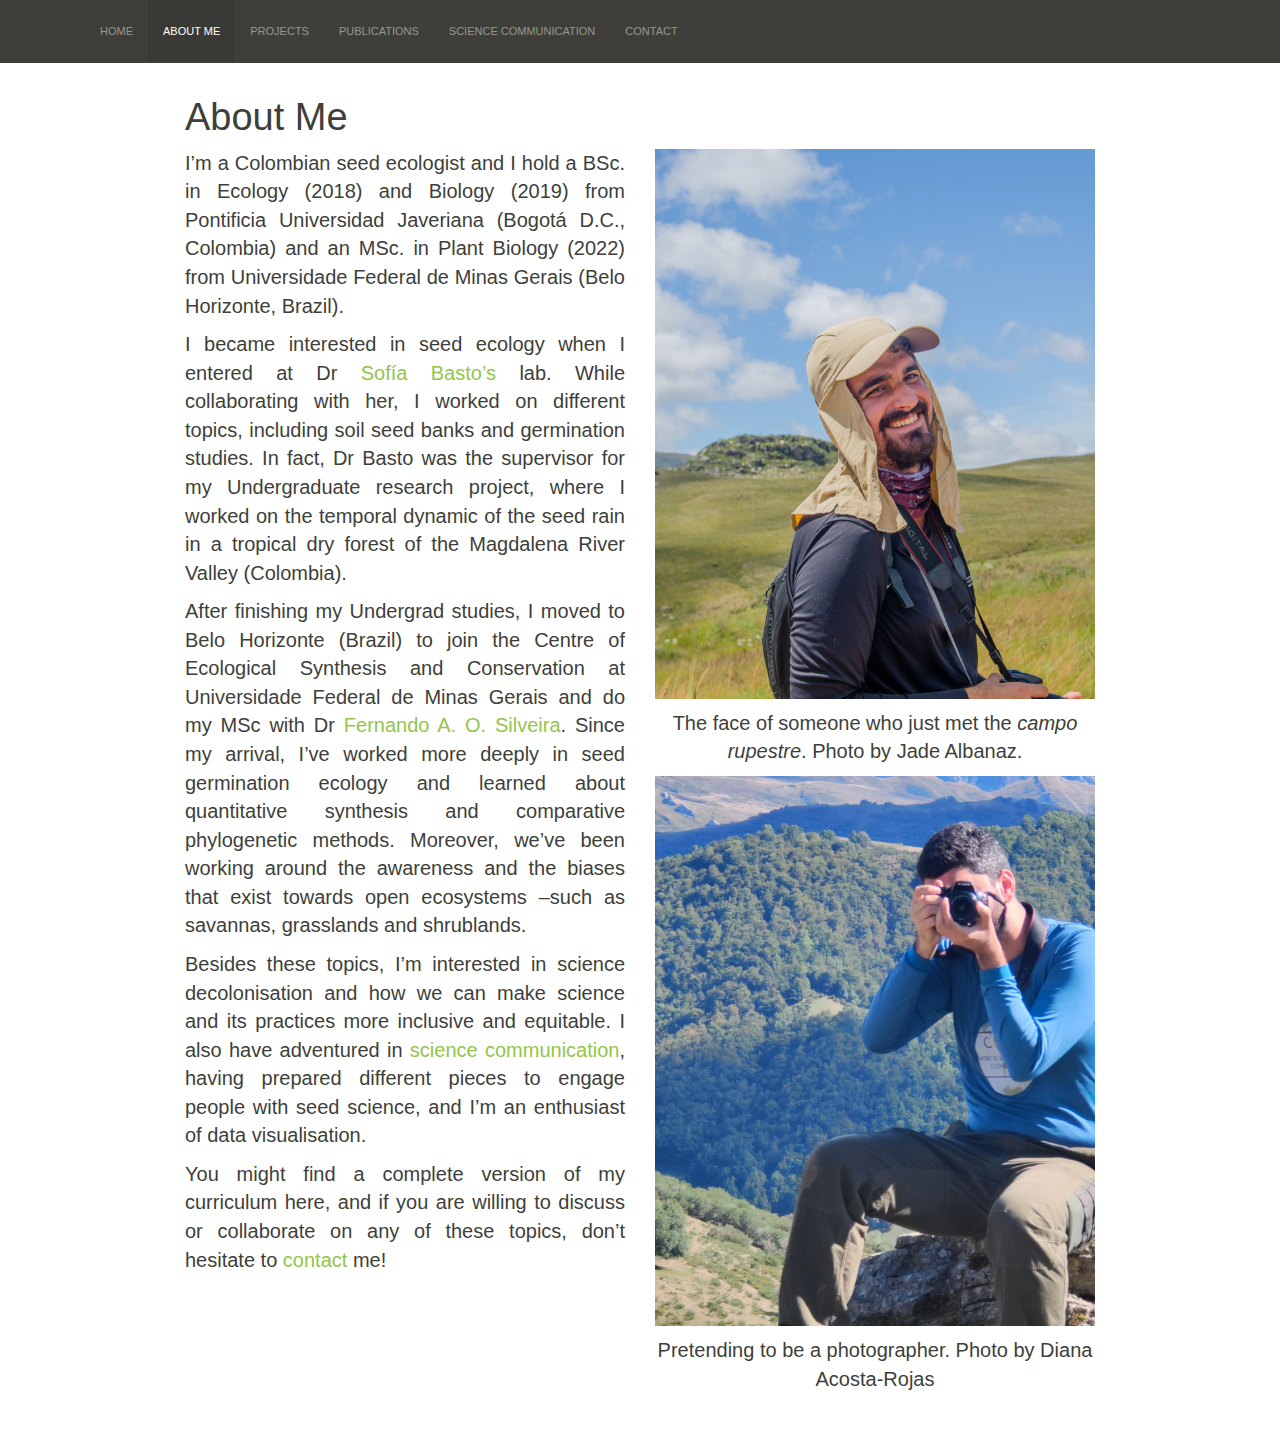
==== about.html @ 0668fc0e "Editing continues..." ====
<!DOCTYPE html>

<html>

<head>

<meta charset="utf-8" />
<meta name="generator" content="pandoc" />
<meta http-equiv="X-UA-Compatible" content="IE=EDGE" />




<title>About Me</title>

<script src="site_libs/header-attrs-2.17/header-attrs.js"></script>
<script src="site_libs/jquery-3.6.0/jquery-3.6.0.min.js"></script>
<meta name="viewport" content="width=device-width, initial-scale=1" />
<link href="site_libs/bootstrap-3.3.5/css/sandstone.min.css" rel="stylesheet" />
<script src="site_libs/bootstrap-3.3.5/js/bootstrap.min.js"></script>
<script src="site_libs/bootstrap-3.3.5/shim/html5shiv.min.js"></script>
<script src="site_libs/bootstrap-3.3.5/shim/respond.min.js"></script>
<style>h1 {font-size: 34px;}
       h1.title {font-size: 38px;}
       h2 {font-size: 30px;}
       h3 {font-size: 24px;}
       h4 {font-size: 18px;}
       h5 {font-size: 16px;}
       h6 {font-size: 12px;}
       code {color: inherit; background-color: rgba(0, 0, 0, 0.04);}
       pre:not([class]) { background-color: white }</style>
<script src="site_libs/navigation-1.1/tabsets.js"></script>
<link href="site_libs/highlightjs-9.12.0/default.css" rel="stylesheet" />
<script src="site_libs/highlightjs-9.12.0/highlight.js"></script>

<style type="text/css">
  code{white-space: pre-wrap;}
  span.smallcaps{font-variant: small-caps;}
  span.underline{text-decoration: underline;}
  div.column{display: inline-block; vertical-align: top; width: 50%;}
  div.hanging-indent{margin-left: 1.5em; text-indent: -1.5em;}
  ul.task-list{list-style: none;}
    </style>

<style type="text/css">code{white-space: pre;}</style>
<script type="text/javascript">
if (window.hljs) {
  hljs.configure({languages: []});
  hljs.initHighlightingOnLoad();
  if (document.readyState && document.readyState === "complete") {
    window.setTimeout(function() { hljs.initHighlighting(); }, 0);
  }
}
</script>






<link rel="stylesheet" href="style.css" type="text/css" />



<style type = "text/css">
.main-container {
  max-width: 940px;
  margin-left: auto;
  margin-right: auto;
}
img {
  max-width:100%;
}
.tabbed-pane {
  padding-top: 12px;
}
.html-widget {
  margin-bottom: 20px;
}
button.code-folding-btn:focus {
  outline: none;
}
summary {
  display: list-item;
}
details > summary > p:only-child {
  display: inline;
}
pre code {
  padding: 0;
}
</style>


<style type="text/css">
.dropdown-submenu {
  position: relative;
}
.dropdown-submenu>.dropdown-menu {
  top: 0;
  left: 100%;
  margin-top: -6px;
  margin-left: -1px;
  border-radius: 0 6px 6px 6px;
}
.dropdown-submenu:hover>.dropdown-menu {
  display: block;
}
.dropdown-submenu>a:after {
  display: block;
  content: " ";
  float: right;
  width: 0;
  height: 0;
  border-color: transparent;
  border-style: solid;
  border-width: 5px 0 5px 5px;
  border-left-color: #cccccc;
  margin-top: 5px;
  margin-right: -10px;
}
.dropdown-submenu:hover>a:after {
  border-left-color: #adb5bd;
}
.dropdown-submenu.pull-left {
  float: none;
}
.dropdown-submenu.pull-left>.dropdown-menu {
  left: -100%;
  margin-left: 10px;
  border-radius: 6px 0 6px 6px;
}
</style>

<script type="text/javascript">
// manage active state of menu based on current page
$(document).ready(function () {
  // active menu anchor
  href = window.location.pathname
  href = href.substr(href.lastIndexOf('/') + 1)
  if (href === "")
    href = "index.html";
  var menuAnchor = $('a[href="' + href + '"]');

  // mark the anchor link active (and if it's in a dropdown, also mark that active)
  var dropdown = menuAnchor.closest('li.dropdown');
  if (window.bootstrap) { // Bootstrap 4+
    menuAnchor.addClass('active');
    dropdown.find('> .dropdown-toggle').addClass('active');
  } else { // Bootstrap 3
    menuAnchor.parent().addClass('active');
    dropdown.addClass('active');
  }

  // Navbar adjustments
  var navHeight = $(".navbar").first().height() + 15;
  var style = document.createElement('style');
  var pt = "padding-top: " + navHeight + "px; ";
  var mt = "margin-top: -" + navHeight + "px; ";
  var css = "";
  // offset scroll position for anchor links (for fixed navbar)
  for (var i = 1; i <= 6; i++) {
    css += ".section h" + i + "{ " + pt + mt + "}\n";
  }
  style.innerHTML = "body {" + pt + "padding-bottom: 40px; }\n" + css;
  document.head.appendChild(style);
});
</script>

<!-- tabsets -->

<style type="text/css">
.tabset-dropdown > .nav-tabs {
  display: inline-table;
  max-height: 500px;
  min-height: 44px;
  overflow-y: auto;
  border: 1px solid #ddd;
  border-radius: 4px;
}

.tabset-dropdown > .nav-tabs > li.active:before, .tabset-dropdown > .nav-tabs.nav-tabs-open:before {
  content: "\e259";
  font-family: 'Glyphicons Halflings';
  display: inline-block;
  padding: 10px;
  border-right: 1px solid #ddd;
}

.tabset-dropdown > .nav-tabs.nav-tabs-open > li.active:before {
  content: "\e258";
  font-family: 'Glyphicons Halflings';
  border: none;
}

.tabset-dropdown > .nav-tabs > li.active {
  display: block;
}

.tabset-dropdown > .nav-tabs > li > a,
.tabset-dropdown > .nav-tabs > li > a:focus,
.tabset-dropdown > .nav-tabs > li > a:hover {
  border: none;
  display: inline-block;
  border-radius: 4px;
  background-color: transparent;
}

.tabset-dropdown > .nav-tabs.nav-tabs-open > li {
  display: block;
  float: none;
}

.tabset-dropdown > .nav-tabs > li {
  display: none;
}
</style>

<!-- code folding -->




</head>

<body>


<div class="container-fluid main-container">




<div class="navbar navbar-default  navbar-fixed-top" role="navigation">
  <div class="container">
    <div class="navbar-header">
      <button type="button" class="navbar-toggle collapsed" data-toggle="collapse" data-bs-toggle="collapse" data-target="#navbar" data-bs-target="#navbar">
        <span class="icon-bar"></span>
        <span class="icon-bar"></span>
        <span class="icon-bar"></span>
      </button>
      <a class="navbar-brand" href="index.html"></a>
    </div>
    <div id="navbar" class="navbar-collapse collapse">
      <ul class="nav navbar-nav">
        <li>
  <a href="index.html">Home</a>
</li>
<li>
  <a href="about.html">About Me</a>
</li>
<li>
  <a href="projects.html">Projects</a>
</li>
<li>
  <a href="publications.html">Publications</a>
</li>
<li>
  <a href="scicomm.html">Science Communication</a>
</li>
<li>
  <a href="contact.html">Contact</a>
</li>
      </ul>
      <ul class="nav navbar-nav navbar-right">
        
      </ul>
    </div><!--/.nav-collapse -->
  </div><!--/.container -->
</div><!--/.navbar -->

<div id="header">



<h1 class="title toc-ignore">About Me</h1>

</div>


<div class = "row">

<div class="col-md-6" style="text-align: justify">
<p>I’m a Colombian seed ecologist and I hold a BSc. in Ecology (2018)
and Biology (2019) from Pontificia Universidad Javeriana (Bogotá D.C.,
Colombia) and an MSc. in Plant Biology (2022) from Universidade Federal
de Minas Gerais (Belo Horizonte, Brazil).</p>
<p>I became interested in seed ecology when I entered at Dr <a
href="https://www.researchgate.net/profile/Sofia-Basto">Sofía
Basto’s</a> lab. While collaborating with her, I worked on different
topics, including soil seed banks and germination studies. In fact, Dr
Basto was the supervisor for my Undergraduate research project, where I
worked on the temporal dynamic of the seed rain in a tropical dry forest
of the Magdalena River Valley (Colombia).</p>
<p>After finishing my Undergrad studies, I moved to Belo Horizonte
(Brazil) to join the Centre of Ecological Synthesis and Conservation at
Universidade Federal de Minas Gerais and do my MSc with Dr <a
href="https://www.researchgate.net/profile/Fernando-Silveira-6">Fernando
A. O. Silveira</a>. Since my arrival, I’ve worked more deeply in seed
germination ecology and learned about quantitative synthesis and
comparative phylogenetic methods. Moreover, we’ve been working around
the awareness and the biases that exist towards open ecosystems –such as
savannas, grasslands and shrublands.</p>
<p>Besides these topics, I’m interested in science decolonisation and
how we can make science and its practices more inclusive and equitable.
I also have adventured in <a
href="https://caordonezparra.github.io/scicomm.html">science
communication</a>, having prepared different pieces to engage people
with seed science, and I’m an enthusiast of data visualisation.</p>
<p>You might find a complete version of my curriculum here, and if you
are willing to discuss or collaborate on any of these topics, don’t
hesitate to <a
href="https://caordonezparra.github.io/contact.html">contact</a> me!</p>
</div>
<div class="col-md-6" style="text-align: center">
<p><img src="Images/Photo1.jpg" /> <br/></p>
<p>The face of someone who just met the <em>campo rupestre</em>. Photo
by Jade Albanaz.</p>
<p><img src="Images/Photo2.jpg" /></p>
<p>Pretending to be a photographer. Photo by Diana Acosta-Rojas</p>
</div>




</div>

<script>

// add bootstrap table styles to pandoc tables
function bootstrapStylePandocTables() {
  $('tr.odd').parent('tbody').parent('table').addClass('table table-condensed');
}
$(document).ready(function () {
  bootstrapStylePandocTables();
});


</script>

<!-- tabsets -->

<script>
$(document).ready(function () {
  window.buildTabsets("TOC");
});

$(document).ready(function () {
  $('.tabset-dropdown > .nav-tabs > li').click(function () {
    $(this).parent().toggleClass('nav-tabs-open');
  });
});
</script>

<!-- code folding -->


<!-- dynamically load mathjax for compatibility with self-contained -->
<script>
  (function () {
    var script = document.createElement("script");
    script.type = "text/javascript";
    script.src  = "https://mathjax.rstudio.com/latest/MathJax.js?config=TeX-AMS-MML_HTMLorMML";
    document.getElementsByTagName("head")[0].appendChild(script);
  })();
</script>

</body>
</html>
---- site_libs/bootstrap-3.3.5/css/sandstone.min.css ----
@font-face {
  font-family: 'Roboto';
  font-style: normal;
  font-weight: 400;
  src: url(fonts/Roboto.ttf) format('truetype');
}
@font-face {
  font-family: 'Roboto';
  font-style: normal;
  font-weight: 500;
  src: url(fonts/RobotoMedium.ttf) format('truetype');
}

/*!
 * bootswatch v3.3.6
 * Homepage: http://bootswatch.com
 * Copyright 2012-2015 Thomas Park
 * Licensed under MIT
 * Based on Bootstrap
*//*!
 * Bootstrap v3.3.6 (http://getbootstrap.com)
 * Copyright 2011-2015 Twitter, Inc.
 * Licensed under MIT (https://github.com/twbs/bootstrap/blob/master/LICENSE)
 *//*! normalize.css v3.0.3 | MIT License | github.com/necolas/normalize.css */html{font-family:sans-serif;-ms-text-size-adjust:100%;-webkit-text-size-adjust:100%}body{margin:0}article,aside,details,figcaption,figure,footer,header,hgroup,main,menu,nav,section,summary{display:block}audio,canvas,progress,video{display:inline-block;vertical-align:baseline}audio:not([controls]){display:none;height:0}[hidden],template{display:none}a{background-color:transparent}a:active,a:hover{outline:0}abbr[title]{border-bottom:1px dotted}b,strong{font-weight:bold}dfn{font-style:italic}h1{font-size:2em;margin:0.67em 0}mark{background:#ff0;color:#000}small{font-size:80%}sub,sup{font-size:75%;line-height:0;position:relative;vertical-align:baseline}sup{top:-0.5em}sub{bottom:-0.25em}img{border:0}svg:not(:root){overflow:hidden}figure{margin:1em 40px}hr{-webkit-box-sizing:content-box;-moz-box-sizing:content-box;box-sizing:content-box;height:0}pre{overflow:auto}code,kbd,pre,samp{font-family:monospace, monospace;font-size:1em}button,input,optgroup,select,textarea{color:inherit;font:inherit;margin:0}button{overflow:visible}button,select{text-transform:none}button,html input[type="button"],input[type="reset"],input[type="submit"]{-webkit-appearance:button;cursor:pointer}button[disabled],html input[disabled]{cursor:default}button::-moz-focus-inner,input::-moz-focus-inner{border:0;padding:0}input{line-height:normal}input[type="checkbox"],input[type="radio"]{-webkit-box-sizing:border-box;-moz-box-sizing:border-box;box-sizing:border-box;padding:0}input[type="number"]::-webkit-inner-spin-button,input[type="number"]::-webkit-outer-spin-button{height:auto}input[type="search"]{-webkit-appearance:textfield;-webkit-box-sizing:content-box;-moz-box-sizing:content-box;box-sizing:content-box}input[type="search"]::-webkit-search-cancel-button,input[type="search"]::-webkit-search-decoration{-webkit-appearance:none}fieldset{border:1px solid #c0c0c0;margin:0 2px;padding:0.35em 0.625em 0.75em}legend{border:0;padding:0}textarea{overflow:auto}optgroup{font-weight:bold}table{border-collapse:collapse;border-spacing:0}td,th{padding:0}/*! Source: https://github.com/h5bp/html5-boilerplate/blob/master/src/css/main.css */@media print{*,*:before,*:after{background:transparent !important;color:#000 !important;-webkit-box-shadow:none !important;box-shadow:none !important;text-shadow:none !important}a,a:visited{text-decoration:underline}a[href]:after{content:" (" attr(href) ")"}abbr[title]:after{content:" (" attr(title) ")"}a[href^="#"]:after,a[href^="javascript:"]:after{content:""}pre,blockquote{border:1px solid #999;page-break-inside:avoid}thead{display:table-header-group}tr,img{page-break-inside:avoid}img{max-width:100% !important}p,h2,h3{orphans:3;widows:3}h2,h3{page-break-after:avoid}.navbar{display:none}.btn>.caret,.dropup>.btn>.caret{border-top-color:#000 !important}.label{border:1px solid #000}.table{border-collapse:collapse !important}.table td,.table th{background-color:#fff !important}.table-bordered th,.table-bordered td{border:1px solid #ddd !important}}@font-face{font-family:'Glyphicons Halflings';src:url('../fonts/glyphicons-halflings-regular.eot');src:url('../fonts/glyphicons-halflings-regular.eot?#iefix') format('embedded-opentype'),url('../fonts/glyphicons-halflings-regular.woff') format('woff'),url('../fonts/glyphicons-halflings-regular.ttf') format('truetype'),url('../fonts/glyphicons-halflings-regular.svg#glyphicons_halflingsregular') format('svg')}.glyphicon{position:relative;top:1px;display:inline-block;font-family:'Glyphicons Halflings';font-style:normal;font-weight:normal;line-height:1;-webkit-font-smoothing:antialiased;-moz-osx-font-smoothing:grayscale}.glyphicon-asterisk:before{content:"\002a"}.glyphicon-plus:before{content:"\002b"}.glyphicon-euro:before,.glyphicon-eur:before{content:"\20ac"}.glyphicon-minus:before{content:"\2212"}.glyphicon-cloud:before{content:"\2601"}.glyphicon-envelope:before{content:"\2709"}.glyphicon-pencil:before{content:"\270f"}.glyphicon-glass:before{content:"\e001"}.glyphicon-music:before{content:"\e002"}.glyphicon-search:before{content:"\e003"}.glyphicon-heart:before{content:"\e005"}.glyphicon-star:before{content:"\e006"}.glyphicon-star-empty:before{content:"\e007"}.glyphicon-user:before{content:"\e008"}.glyphicon-film:before{content:"\e009"}.glyphicon-th-large:before{content:"\e010"}.glyphicon-th:before{content:"\e011"}.glyphicon-th-list:before{content:"\e012"}.glyphicon-ok:before{content:"\e013"}.glyphicon-remove:before{content:"\e014"}.glyphicon-zoom-in:before{content:"\e015"}.glyphicon-zoom-out:before{content:"\e016"}.glyphicon-off:before{content:"\e017"}.glyphicon-signal:before{content:"\e018"}.glyphicon-cog:before{content:"\e019"}.glyphicon-trash:before{content:"\e020"}.glyphicon-home:before{content:"\e021"}.glyphicon-file:before{content:"\e022"}.glyphicon-time:before{content:"\e023"}.glyphicon-road:before{content:"\e024"}.glyphicon-download-alt:before{content:"\e025"}.glyphicon-download:before{content:"\e026"}.glyphicon-upload:before{content:"\e027"}.glyphicon-inbox:before{content:"\e028"}.glyphicon-play-circle:before{content:"\e029"}.glyphicon-repeat:before{content:"\e030"}.glyphicon-refresh:before{content:"\e031"}.glyphicon-list-alt:before{content:"\e032"}.glyphicon-lock:before{content:"\e033"}.glyphicon-flag:before{content:"\e034"}.glyphicon-headphones:before{content:"\e035"}.glyphicon-volume-off:before{content:"\e036"}.glyphicon-volume-down:before{content:"\e037"}.glyphicon-volume-up:before{content:"\e038"}.glyphicon-qrcode:before{content:"\e039"}.glyphicon-barcode:before{content:"\e040"}.glyphicon-tag:before{content:"\e041"}.glyphicon-tags:before{content:"\e042"}.glyphicon-book:before{content:"\e043"}.glyphicon-bookmark:before{content:"\e044"}.glyphicon-print:before{content:"\e045"}.glyphicon-camera:before{content:"\e046"}.glyphicon-font:before{content:"\e047"}.glyphicon-bold:before{content:"\e048"}.glyphicon-italic:before{content:"\e049"}.glyphicon-text-height:before{content:"\e050"}.glyphicon-text-width:before{content:"\e051"}.glyphicon-align-left:before{content:"\e052"}.glyphicon-align-center:before{content:"\e053"}.glyphicon-align-right:before{content:"\e054"}.glyphicon-align-justify:before{content:"\e055"}.glyphicon-list:before{content:"\e056"}.glyphicon-indent-left:before{content:"\e057"}.glyphicon-indent-right:before{content:"\e058"}.glyphicon-facetime-video:before{content:"\e059"}.glyphicon-picture:before{content:"\e060"}.glyphicon-map-marker:before{content:"\e062"}.glyphicon-adjust:before{content:"\e063"}.glyphicon-tint:before{content:"\e064"}.glyphicon-edit:before{content:"\e065"}.glyphicon-share:before{content:"\e066"}.glyphicon-check:before{content:"\e067"}.glyphicon-move:before{content:"\e068"}.glyphicon-step-backward:before{content:"\e069"}.glyphicon-fast-backward:before{content:"\e070"}.glyphicon-backward:before{content:"\e071"}.glyphicon-play:before{content:"\e072"}.glyphicon-pause:before{content:"\e073"}.glyphicon-stop:before{content:"\e074"}.glyphicon-forward:before{content:"\e075"}.glyphicon-fast-forward:before{content:"\e076"}.glyphicon-step-forward:before{content:"\e077"}.glyphicon-eject:before{content:"\e078"}.glyphicon-chevron-left:before{content:"\e079"}.glyphicon-chevron-right:before{content:"\e080"}.glyphicon-plus-sign:before{content:"\e081"}.glyphicon-minus-sign:before{content:"\e082"}.glyphicon-remove-sign:before{content:"\e083"}.glyphicon-ok-sign:before{content:"\e084"}.glyphicon-question-sign:before{content:"\e085"}.glyphicon-info-sign:before{content:"\e086"}.glyphicon-screenshot:before{content:"\e087"}.glyphicon-remove-circle:before{content:"\e088"}.glyphicon-ok-circle:before{content:"\e089"}.glyphicon-ban-circle:before{content:"\e090"}.glyphicon-arrow-left:before{content:"\e091"}.glyphicon-arrow-right:before{content:"\e092"}.glyphicon-arrow-up:before{content:"\e093"}.glyphicon-arrow-down:before{content:"\e094"}.glyphicon-share-alt:before{content:"\e095"}.glyphicon-resize-full:before{content:"\e096"}.glyphicon-resize-small:before{content:"\e097"}.glyphicon-exclamation-sign:before{content:"\e101"}.glyphicon-gift:before{content:"\e102"}.glyphicon-leaf:before{content:"\e103"}.glyphicon-fire:before{content:"\e104"}.glyphicon-eye-open:before{content:"\e105"}.glyphicon-eye-close:before{content:"\e106"}.glyphicon-warning-sign:before{content:"\e107"}.glyphicon-plane:before{content:"\e108"}.glyphicon-calendar:before{content:"\e109"}.glyphicon-random:before{content:"\e110"}.glyphicon-comment:before{content:"\e111"}.glyphicon-magnet:before{content:"\e112"}.glyphicon-chevron-up:before{content:"\e113"}.glyphicon-chevron-down:before{content:"\e114"}.glyphicon-retweet:before{content:"\e115"}.glyphicon-shopping-cart:before{content:"\e116"}.glyphicon-folder-close:before{content:"\e117"}.glyphicon-folder-open:before{content:"\e118"}.glyphicon-resize-vertical:before{content:"\e119"}.glyphicon-resize-horizontal:before{content:"\e120"}.glyphicon-hdd:before{content:"\e121"}.glyphicon-bullhorn:before{content:"\e122"}.glyphicon-bell:before{content:"\e123"}.glyphicon-certificate:before{content:"\e124"}.glyphicon-thumbs-up:before{content:"\e125"}.glyphicon-thumbs-down:before{content:"\e126"}.glyphicon-hand-right:before{content:"\e127"}.glyphicon-hand-left:before{content:"\e128"}.glyphicon-hand-up:before{content:"\e129"}.glyphicon-hand-down:before{content:"\e130"}.glyphicon-circle-arrow-right:before{content:"\e131"}.glyphicon-circle-arrow-left:before{content:"\e132"}.glyphicon-circle-arrow-up:before{content:"\e133"}.glyphicon-circle-arrow-down:before{content:"\e134"}.glyphicon-globe:before{content:"\e135"}.glyphicon-wrench:before{content:"\e136"}.glyphicon-tasks:before{content:"\e137"}.glyphicon-filter:before{content:"\e138"}.glyphicon-briefcase:before{content:"\e139"}.glyphicon-fullscreen:before{content:"\e140"}.glyphicon-dashboard:before{content:"\e141"}.glyphicon-paperclip:before{content:"\e142"}.glyphicon-heart-empty:before{content:"\e143"}.glyphicon-link:before{content:"\e144"}.glyphicon-phone:before{content:"\e145"}.glyphicon-pushpin:before{content:"\e146"}.glyphicon-usd:before{content:"\e148"}.glyphicon-gbp:before{content:"\e149"}.glyphicon-sort:before{content:"\e150"}.glyphicon-sort-by-alphabet:before{content:"\e151"}.glyphicon-sort-by-alphabet-alt:before{content:"\e152"}.glyphicon-sort-by-order:before{content:"\e153"}.glyphicon-sort-by-order-alt:before{content:"\e154"}.glyphicon-sort-by-attributes:before{content:"\e155"}.glyphicon-sort-by-attributes-alt:before{content:"\e156"}.glyphicon-unchecked:before{content:"\e157"}.glyphicon-expand:before{content:"\e158"}.glyphicon-collapse-down:before{content:"\e159"}.glyphicon-collapse-up:before{content:"\e160"}.glyphicon-log-in:before{content:"\e161"}.glyphicon-flash:before{content:"\e162"}.glyphicon-log-out:before{content:"\e163"}.glyphicon-new-window:before{content:"\e164"}.glyphicon-record:before{content:"\e165"}.glyphicon-save:before{content:"\e166"}.glyphicon-open:before{content:"\e167"}.glyphicon-saved:before{content:"\e168"}.glyphicon-import:before{content:"\e169"}.glyphicon-export:before{content:"\e170"}.glyphicon-send:before{content:"\e171"}.glyphicon-floppy-disk:before{content:"\e172"}.glyphicon-floppy-saved:before{content:"\e173"}.glyphicon-floppy-remove:before{content:"\e174"}.glyphicon-floppy-save:before{content:"\e175"}.glyphicon-floppy-open:before{content:"\e176"}.glyphicon-credit-card:before{content:"\e177"}.glyphicon-transfer:before{content:"\e178"}.glyphicon-cutlery:before{content:"\e179"}.glyphicon-header:before{content:"\e180"}.glyphicon-compressed:before{content:"\e181"}.glyphicon-earphone:before{content:"\e182"}.glyphicon-phone-alt:before{content:"\e183"}.glyphicon-tower:before{content:"\e184"}.glyphicon-stats:before{content:"\e185"}.glyphicon-sd-video:before{content:"\e186"}.glyphicon-hd-video:before{content:"\e187"}.glyphicon-subtitles:before{content:"\e188"}.glyphicon-sound-stereo:before{content:"\e189"}.glyphicon-sound-dolby:before{content:"\e190"}.glyphicon-sound-5-1:before{content:"\e191"}.glyphicon-sound-6-1:before{content:"\e192"}.glyphicon-sound-7-1:before{content:"\e193"}.glyphicon-copyright-mark:before{content:"\e194"}.glyphicon-registration-mark:before{content:"\e195"}.glyphicon-cloud-download:before{content:"\e197"}.glyphicon-cloud-upload:before{content:"\e198"}.glyphicon-tree-conifer:before{content:"\e199"}.glyphicon-tree-deciduous:before{content:"\e200"}.glyphicon-cd:before{content:"\e201"}.glyphicon-save-file:before{content:"\e202"}.glyphicon-open-file:before{content:"\e203"}.glyphicon-level-up:before{content:"\e204"}.glyphicon-copy:before{content:"\e205"}.glyphicon-paste:before{content:"\e206"}.glyphicon-alert:before{content:"\e209"}.glyphicon-equalizer:before{content:"\e210"}.glyphicon-king:before{content:"\e211"}.glyphicon-queen:before{content:"\e212"}.glyphicon-pawn:before{content:"\e213"}.glyphicon-bishop:before{content:"\e214"}.glyphicon-knight:before{content:"\e215"}.glyphicon-baby-formula:before{content:"\e216"}.glyphicon-tent:before{content:"\26fa"}.glyphicon-blackboard:before{content:"\e218"}.glyphicon-bed:before{content:"\e219"}.glyphicon-apple:before{content:"\f8ff"}.glyphicon-erase:before{content:"\e221"}.glyphicon-hourglass:before{content:"\231b"}.glyphicon-lamp:before{content:"\e223"}.glyphicon-duplicate:before{content:"\e224"}.glyphicon-piggy-bank:before{content:"\e225"}.glyphicon-scissors:before{content:"\e226"}.glyphicon-bitcoin:before{content:"\e227"}.glyphicon-btc:before{content:"\e227"}.glyphicon-xbt:before{content:"\e227"}.glyphicon-yen:before{content:"\00a5"}.glyphicon-jpy:before{content:"\00a5"}.glyphicon-ruble:before{content:"\20bd"}.glyphicon-rub:before{content:"\20bd"}.glyphicon-scale:before{content:"\e230"}.glyphicon-ice-lolly:before{content:"\e231"}.glyphicon-ice-lolly-tasted:before{content:"\e232"}.glyphicon-education:before{content:"\e233"}.glyphicon-option-horizontal:before{content:"\e234"}.glyphicon-option-vertical:before{content:"\e235"}.glyphicon-menu-hamburger:before{content:"\e236"}.glyphicon-modal-window:before{content:"\e237"}.glyphicon-oil:before{content:"\e238"}.glyphicon-grain:before{content:"\e239"}.glyphicon-sunglasses:before{content:"\e240"}.glyphicon-text-size:before{content:"\e241"}.glyphicon-text-color:before{content:"\e242"}.glyphicon-text-background:before{content:"\e243"}.glyphicon-object-align-top:before{content:"\e244"}.glyphicon-object-align-bottom:before{content:"\e245"}.glyphicon-object-align-horizontal:before{content:"\e246"}.glyphicon-object-align-left:before{content:"\e247"}.glyphicon-object-align-vertical:before{content:"\e248"}.glyphicon-object-align-right:before{content:"\e249"}.glyphicon-triangle-right:before{content:"\e250"}.glyphicon-triangle-left:before{content:"\e251"}.glyphicon-triangle-bottom:before{content:"\e252"}.glyphicon-triangle-top:before{content:"\e253"}.glyphicon-console:before{content:"\e254"}.glyphicon-superscript:before{content:"\e255"}.glyphicon-subscript:before{content:"\e256"}.glyphicon-menu-left:before{content:"\e257"}.glyphicon-menu-right:before{content:"\e258"}.glyphicon-menu-down:before{content:"\e259"}.glyphicon-menu-up:before{content:"\e260"}*{-webkit-box-sizing:border-box;-moz-box-sizing:border-box;box-sizing:border-box}*:before,*:after{-webkit-box-sizing:border-box;-moz-box-sizing:border-box;box-sizing:border-box}html{font-size:10px;-webkit-tap-highlight-color:rgba(0,0,0,0)}body{font-family:"Roboto","Helvetica Neue",Helvetica,Arial,sans-serif;font-size:14px;line-height:1.42857143;color:#3e3f3a;background-color:#ffffff}input,button,select,textarea{font-family:inherit;font-size:inherit;line-height:inherit}a{color:#93c54b;text-decoration:none}a:hover,a:focus{color:#79a736;text-decoration:underline}a:focus{outline:thin dotted;outline:5px auto -webkit-focus-ring-color;outline-offset:-2px}figure{margin:0}img{vertical-align:middle}.img-responsive,.thumbnail>img,.thumbnail a>img,.carousel-inner>.item>img,.carousel-inner>.item>a>img{display:block;max-width:100%;height:auto}.img-rounded{border-radius:6px}.img-thumbnail{padding:4px;line-height:1.42857143;background-color:#f8f5f0;border:1px solid #dfd7ca;border-radius:4px;-webkit-transition:all .2s ease-in-out;-o-transition:all .2s ease-in-out;transition:all .2s ease-in-out;display:inline-block;max-width:100%;height:auto}.img-circle{border-radius:50%}hr{margin-top:20px;margin-bottom:20px;border:0;border-top:1px solid #f8f5f0}.sr-only{position:absolute;width:1px;height:1px;margin:-1px;padding:0;overflow:hidden;clip:rect(0, 0, 0, 0);border:0}.sr-only-focusable:active,.sr-only-focusable:focus{position:static;width:auto;height:auto;margin:0;overflow:visible;clip:auto}[role="button"]{cursor:pointer}h1,h2,h3,h4,h5,h6,.h1,.h2,.h3,.h4,.h5,.h6{font-family:inherit;font-weight:400;line-height:1.1;color:inherit}h1 small,h2 small,h3 small,h4 small,h5 small,h6 small,.h1 small,.h2 small,.h3 small,.h4 small,.h5 small,.h6 small,h1 .small,h2 .small,h3 .small,h4 .small,h5 .small,h6 .small,.h1 .small,.h2 .small,.h3 .small,.h4 .small,.h5 .small,.h6 .small{font-weight:normal;line-height:1;color:#98978b}h1,.h1,h2,.h2,h3,.h3{margin-top:20px;margin-bottom:10px}h1 small,.h1 small,h2 small,.h2 small,h3 small,.h3 small,h1 .small,.h1 .small,h2 .small,.h2 .small,h3 .small,.h3 .small{font-size:65%}h4,.h4,h5,.h5,h6,.h6{margin-top:10px;margin-bottom:10px}h4 small,.h4 small,h5 small,.h5 small,h6 small,.h6 small,h4 .small,.h4 .small,h5 .small,.h5 .small,h6 .small,.h6 .small{font-size:75%}h1,.h1{font-size:36px}h2,.h2{font-size:30px}h3,.h3{font-size:24px}h4,.h4{font-size:18px}h5,.h5{font-size:14px}h6,.h6{font-size:12px}p{margin:0 0 10px}.lead{margin-bottom:20px;font-size:16px;font-weight:300;line-height:1.4}@media (min-width:768px){.lead{font-size:21px}}small,.small{font-size:85%}mark,.mark{background-color:#fcf8e3;padding:.2em}.text-left{text-align:left}.text-right{text-align:right}.text-center{text-align:center}.text-justify{text-align:justify}.text-nowrap{white-space:nowrap}.text-lowercase{text-transform:lowercase}.text-uppercase{text-transform:uppercase}.text-capitalize{text-transform:capitalize}.text-muted{color:#98978b}.text-primary{color:#325d88}a.text-primary:hover,a.text-primary:focus{color:#244363}.text-success{color:#93c54b}a.text-success:hover,a.text-success:focus{color:#79a736}.text-info{color:#29abe0}a.text-info:hover,a.text-info:focus{color:#1b8dbb}.text-warning{color:#f47c3c}a.text-warning:hover,a.text-warning:focus{color:#ef5c0e}.text-danger{color:#d9534f}a.text-danger:hover,a.text-danger:focus{color:#c9302c}.bg-primary{color:#fff;background-color:#325d88}a.bg-primary:hover,a.bg-primary:focus{background-color:#244363}.bg-success{background-color:#dff0d8}a.bg-success:hover,a.bg-success:focus{background-color:#c1e2b3}.bg-info{background-color:#d9edf7}a.bg-info:hover,a.bg-info:focus{background-color:#afd9ee}.bg-warning{background-color:#fcf8e3}a.bg-warning:hover,a.bg-warning:focus{background-color:#f7ecb5}.bg-danger{background-color:#f2dede}a.bg-danger:hover,a.bg-danger:focus{background-color:#e4b9b9}.page-header{padding-bottom:9px;margin:40px 0 20px;border-bottom:1px solid #f8f5f0}ul,ol{margin-top:0;margin-bottom:10px}ul ul,ol ul,ul ol,ol ol{margin-bottom:0}.list-unstyled{padding-left:0;list-style:none}.list-inline{padding-left:0;list-style:none;margin-left:-5px}.list-inline>li{display:inline-block;padding-left:5px;padding-right:5px}dl{margin-top:0;margin-bottom:20px}dt,dd{line-height:1.42857143}dt{font-weight:bold}dd{margin-left:0}@media (min-width:768px){.dl-horizontal dt{float:left;width:160px;clear:left;text-align:right;overflow:hidden;text-overflow:ellipsis;white-space:nowrap}.dl-horizontal dd{margin-left:180px}}abbr[title],abbr[data-original-title]{cursor:help;border-bottom:1px dotted #98978b}.initialism{font-size:90%;text-transform:uppercase}blockquote{padding:10px 20px;margin:0 0 20px;font-size:17.5px;border-left:5px solid #dfd7ca}blockquote p:last-child,blockquote ul:last-child,blockquote ol:last-child{margin-bottom:0}blockquote footer,blockquote small,blockquote .small{display:block;font-size:80%;line-height:1.42857143;color:#3e3f3a}blockquote footer:before,blockquote small:before,blockquote .small:before{content:'\2014 \00A0'}.blockquote-reverse,blockquote.pull-right{padding-right:15px;padding-left:0;border-right:5px solid #dfd7ca;border-left:0;text-align:right}.blockquote-reverse footer:before,blockquote.pull-right footer:before,.blockquote-reverse small:before,blockquote.pull-right small:before,.blockquote-reverse .small:before,blockquote.pull-right .small:before{content:''}.blockquote-reverse footer:after,blockquote.pull-right footer:after,.blockquote-reverse small:after,blockquote.pull-right small:after,.blockquote-reverse .small:after,blockquote.pull-right .small:after{content:'\00A0 \2014'}address{margin-bottom:20px;font-style:normal;line-height:1.42857143}code,kbd,pre,samp{font-family:monospace}code{padding:2px 4px;font-size:90%;color:#c7254e;background-color:#f9f2f4;border-radius:4px}kbd{padding:2px 4px;font-size:90%;color:#ffffff;background-color:#333333;border-radius:3px;-webkit-box-shadow:inset 0 -1px 0 rgba(0,0,0,0.25);box-shadow:inset 0 -1px 0 rgba(0,0,0,0.25)}kbd kbd{padding:0;font-size:100%;font-weight:bold;-webkit-box-shadow:none;box-shadow:none}pre{display:block;padding:9.5px;margin:0 0 10px;font-size:13px;line-height:1.42857143;word-break:break-all;word-wrap:break-word;color:#8e8c84;background-color:#f5f5f5;border:1px solid #cccccc;border-radius:4px}pre code{padding:0;font-size:inherit;color:inherit;white-space:pre-wrap;background-color:transparent;border-radius:0}.pre-scrollable{max-height:340px;overflow-y:scroll}.container{margin-right:auto;margin-left:auto;padding-left:15px;padding-right:15px}@media (min-width:768px){.container{width:750px}}@media (min-width:992px){.container{width:970px}}@media (min-width:1200px){.container{width:1170px}}.container-fluid{margin-right:auto;margin-left:auto;padding-left:15px;padding-right:15px}.row{margin-left:-15px;margin-right:-15px}.col-xs-1,.col-sm-1,.col-md-1,.col-lg-1,.col-xs-2,.col-sm-2,.col-md-2,.col-lg-2,.col-xs-3,.col-sm-3,.col-md-3,.col-lg-3,.col-xs-4,.col-sm-4,.col-md-4,.col-lg-4,.col-xs-5,.col-sm-5,.col-md-5,.col-lg-5,.col-xs-6,.col-sm-6,.col-md-6,.col-lg-6,.col-xs-7,.col-sm-7,.col-md-7,.col-lg-7,.col-xs-8,.col-sm-8,.col-md-8,.col-lg-8,.col-xs-9,.col-sm-9,.col-md-9,.col-lg-9,.col-xs-10,.col-sm-10,.col-md-10,.col-lg-10,.col-xs-11,.col-sm-11,.col-md-11,.col-lg-11,.col-xs-12,.col-sm-12,.col-md-12,.col-lg-12{position:relative;min-height:1px;padding-left:15px;padding-right:15px}.col-xs-1,.col-xs-2,.col-xs-3,.col-xs-4,.col-xs-5,.col-xs-6,.col-xs-7,.col-xs-8,.col-xs-9,.col-xs-10,.col-xs-11,.col-xs-12{float:left}.col-xs-12{width:100%}.col-xs-11{width:91.66666667%}.col-xs-10{width:83.33333333%}.col-xs-9{width:75%}.col-xs-8{width:66.66666667%}.col-xs-7{width:58.33333333%}.col-xs-6{width:50%}.col-xs-5{width:41.66666667%}.col-xs-4{width:33.33333333%}.col-xs-3{width:25%}.col-xs-2{width:16.66666667%}.col-xs-1{width:8.33333333%}.col-xs-pull-12{right:100%}.col-xs-pull-11{right:91.66666667%}.col-xs-pull-10{right:83.33333333%}.col-xs-pull-9{right:75%}.col-xs-pull-8{right:66.66666667%}.col-xs-pull-7{right:58.33333333%}.col-xs-pull-6{right:50%}.col-xs-pull-5{right:41.66666667%}.col-xs-pull-4{right:33.33333333%}.col-xs-pull-3{right:25%}.col-xs-pull-2{right:16.66666667%}.col-xs-pull-1{right:8.33333333%}.col-xs-pull-0{right:auto}.col-xs-push-12{left:100%}.col-xs-push-11{left:91.66666667%}.col-xs-push-10{left:83.33333333%}.col-xs-push-9{left:75%}.col-xs-push-8{left:66.66666667%}.col-xs-push-7{left:58.33333333%}.col-xs-push-6{left:50%}.col-xs-push-5{left:41.66666667%}.col-xs-push-4{left:33.33333333%}.col-xs-push-3{left:25%}.col-xs-push-2{left:16.66666667%}.col-xs-push-1{left:8.33333333%}.col-xs-push-0{left:auto}.col-xs-offset-12{margin-left:100%}.col-xs-offset-11{margin-left:91.66666667%}.col-xs-offset-10{margin-left:83.33333333%}.col-xs-offset-9{margin-left:75%}.col-xs-offset-8{margin-left:66.66666667%}.col-xs-offset-7{margin-left:58.33333333%}.col-xs-offset-6{margin-left:50%}.col-xs-offset-5{margin-left:41.66666667%}.col-xs-offset-4{margin-left:33.33333333%}.col-xs-offset-3{margin-left:25%}.col-xs-offset-2{margin-left:16.66666667%}.col-xs-offset-1{margin-left:8.33333333%}.col-xs-offset-0{margin-left:0%}@media (min-width:768px){.col-sm-1,.col-sm-2,.col-sm-3,.col-sm-4,.col-sm-5,.col-sm-6,.col-sm-7,.col-sm-8,.col-sm-9,.col-sm-10,.col-sm-11,.col-sm-12{float:left}.col-sm-12{width:100%}.col-sm-11{width:91.66666667%}.col-sm-10{width:83.33333333%}.col-sm-9{width:75%}.col-sm-8{width:66.66666667%}.col-sm-7{width:58.33333333%}.col-sm-6{width:50%}.col-sm-5{width:41.66666667%}.col-sm-4{width:33.33333333%}.col-sm-3{width:25%}.col-sm-2{width:16.66666667%}.col-sm-1{width:8.33333333%}.col-sm-pull-12{right:100%}.col-sm-pull-11{right:91.66666667%}.col-sm-pull-10{right:83.33333333%}.col-sm-pull-9{right:75%}.col-sm-pull-8{right:66.66666667%}.col-sm-pull-7{right:58.33333333%}.col-sm-pull-6{right:50%}.col-sm-pull-5{right:41.66666667%}.col-sm-pull-4{right:33.33333333%}.col-sm-pull-3{right:25%}.col-sm-pull-2{right:16.66666667%}.col-sm-pull-1{right:8.33333333%}.col-sm-pull-0{right:auto}.col-sm-push-12{left:100%}.col-sm-push-11{left:91.66666667%}.col-sm-push-10{left:83.33333333%}.col-sm-push-9{left:75%}.col-sm-push-8{left:66.66666667%}.col-sm-push-7{left:58.33333333%}.col-sm-push-6{left:50%}.col-sm-push-5{left:41.66666667%}.col-sm-push-4{left:33.33333333%}.col-sm-push-3{left:25%}.col-sm-push-2{left:16.66666667%}.col-sm-push-1{left:8.33333333%}.col-sm-push-0{left:auto}.col-sm-offset-12{margin-left:100%}.col-sm-offset-11{margin-left:91.66666667%}.col-sm-offset-10{margin-left:83.33333333%}.col-sm-offset-9{margin-left:75%}.col-sm-offset-8{margin-left:66.66666667%}.col-sm-offset-7{margin-left:58.33333333%}.col-sm-offset-6{margin-left:50%}.col-sm-offset-5{margin-left:41.66666667%}.col-sm-offset-4{margin-left:33.33333333%}.col-sm-offset-3{margin-left:25%}.col-sm-offset-2{margin-left:16.66666667%}.col-sm-offset-1{margin-left:8.33333333%}.col-sm-offset-0{margin-left:0%}}@media (min-width:992px){.col-md-1,.col-md-2,.col-md-3,.col-md-4,.col-md-5,.col-md-6,.col-md-7,.col-md-8,.col-md-9,.col-md-10,.col-md-11,.col-md-12{float:left}.col-md-12{width:100%}.col-md-11{width:91.66666667%}.col-md-10{width:83.33333333%}.col-md-9{width:75%}.col-md-8{width:66.66666667%}.col-md-7{width:58.33333333%}.col-md-6{width:50%}.col-md-5{width:41.66666667%}.col-md-4{width:33.33333333%}.col-md-3{width:25%}.col-md-2{width:16.66666667%}.col-md-1{width:8.33333333%}.col-md-pull-12{right:100%}.col-md-pull-11{right:91.66666667%}.col-md-pull-10{right:83.33333333%}.col-md-pull-9{right:75%}.col-md-pull-8{right:66.66666667%}.col-md-pull-7{right:58.33333333%}.col-md-pull-6{right:50%}.col-md-pull-5{right:41.66666667%}.col-md-pull-4{right:33.33333333%}.col-md-pull-3{right:25%}.col-md-pull-2{right:16.66666667%}.col-md-pull-1{right:8.33333333%}.col-md-pull-0{right:auto}.col-md-push-12{left:100%}.col-md-push-11{left:91.66666667%}.col-md-push-10{left:83.33333333%}.col-md-push-9{left:75%}.col-md-push-8{left:66.66666667%}.col-md-push-7{left:58.33333333%}.col-md-push-6{left:50%}.col-md-push-5{left:41.66666667%}.col-md-push-4{left:33.33333333%}.col-md-push-3{left:25%}.col-md-push-2{left:16.66666667%}.col-md-push-1{left:8.33333333%}.col-md-push-0{left:auto}.col-md-offset-12{margin-left:100%}.col-md-offset-11{margin-left:91.66666667%}.col-md-offset-10{margin-left:83.33333333%}.col-md-offset-9{margin-left:75%}.col-md-offset-8{margin-left:66.66666667%}.col-md-offset-7{margin-left:58.33333333%}.col-md-offset-6{margin-left:50%}.col-md-offset-5{margin-left:41.66666667%}.col-md-offset-4{margin-left:33.33333333%}.col-md-offset-3{margin-left:25%}.col-md-offset-2{margin-left:16.66666667%}.col-md-offset-1{margin-left:8.33333333%}.col-md-offset-0{margin-left:0%}}@media (min-width:1200px){.col-lg-1,.col-lg-2,.col-lg-3,.col-lg-4,.col-lg-5,.col-lg-6,.col-lg-7,.col-lg-8,.col-lg-9,.col-lg-10,.col-lg-11,.col-lg-12{float:left}.col-lg-12{width:100%}.col-lg-11{width:91.66666667%}.col-lg-10{width:83.33333333%}.col-lg-9{width:75%}.col-lg-8{width:66.66666667%}.col-lg-7{width:58.33333333%}.col-lg-6{width:50%}.col-lg-5{width:41.66666667%}.col-lg-4{width:33.33333333%}.col-lg-3{width:25%}.col-lg-2{width:16.66666667%}.col-lg-1{width:8.33333333%}.col-lg-pull-12{right:100%}.col-lg-pull-11{right:91.66666667%}.col-lg-pull-10{right:83.33333333%}.col-lg-pull-9{right:75%}.col-lg-pull-8{right:66.66666667%}.col-lg-pull-7{right:58.33333333%}.col-lg-pull-6{right:50%}.col-lg-pull-5{right:41.66666667%}.col-lg-pull-4{right:33.33333333%}.col-lg-pull-3{right:25%}.col-lg-pull-2{right:16.66666667%}.col-lg-pull-1{right:8.33333333%}.col-lg-pull-0{right:auto}.col-lg-push-12{left:100%}.col-lg-push-11{left:91.66666667%}.col-lg-push-10{left:83.33333333%}.col-lg-push-9{left:75%}.col-lg-push-8{left:66.66666667%}.col-lg-push-7{left:58.33333333%}.col-lg-push-6{left:50%}.col-lg-push-5{left:41.66666667%}.col-lg-push-4{left:33.33333333%}.col-lg-push-3{left:25%}.col-lg-push-2{left:16.66666667%}.col-lg-push-1{left:8.33333333%}.col-lg-push-0{left:auto}.col-lg-offset-12{margin-left:100%}.col-lg-offset-11{margin-left:91.66666667%}.col-lg-offset-10{margin-left:83.33333333%}.col-lg-offset-9{margin-left:75%}.col-lg-offset-8{margin-left:66.66666667%}.col-lg-offset-7{margin-left:58.33333333%}.col-lg-offset-6{margin-left:50%}.col-lg-offset-5{margin-left:41.66666667%}.col-lg-offset-4{margin-left:33.33333333%}.col-lg-offset-3{margin-left:25%}.col-lg-offset-2{margin-left:16.66666667%}.col-lg-offset-1{margin-left:8.33333333%}.col-lg-offset-0{margin-left:0%}}table{background-color:transparent}caption{padding-top:8px;padding-bottom:8px;color:#98978b;text-align:left}th{}.table{width:100%;max-width:100%;margin-bottom:20px}.table>thead>tr>th,.table>tbody>tr>th,.table>tfoot>tr>th,.table>thead>tr>td,.table>tbody>tr>td,.table>tfoot>tr>td{padding:8px;line-height:1.42857143;vertical-align:top;border-top:1px solid #dfd7ca}.table>thead>tr>th{vertical-align:bottom;border-bottom:2px solid #dfd7ca}.table>caption+thead>tr:first-child>th,.table>colgroup+thead>tr:first-child>th,.table>thead:first-child>tr:first-child>th,.table>caption+thead>tr:first-child>td,.table>colgroup+thead>tr:first-child>td,.table>thead:first-child>tr:first-child>td{border-top:0}.table>tbody+tbody{border-top:2px solid #dfd7ca}.table .table{background-color:#ffffff}.table-condensed>thead>tr>th,.table-condensed>tbody>tr>th,.table-condensed>tfoot>tr>th,.table-condensed>thead>tr>td,.table-condensed>tbody>tr>td,.table-condensed>tfoot>tr>td{padding:5px}.table-bordered{border:1px solid #dfd7ca}.table-bordered>thead>tr>th,.table-bordered>tbody>tr>th,.table-bordered>tfoot>tr>th,.table-bordered>thead>tr>td,.table-bordered>tbody>tr>td,.table-bordered>tfoot>tr>td{border:1px solid #dfd7ca}.table-bordered>thead>tr>th,.table-bordered>thead>tr>td{border-bottom-width:2px}.table-striped>tbody>tr:nth-of-type(odd){background-color:#f8f5f0}.table-hover>tbody>tr:hover{background-color:#f8f5f0}table col[class*="col-"]{position:static;float:none;display:table-column}table td[class*="col-"],table th[class*="col-"]{position:static;float:none;display:table-cell}.table>thead>tr>td.active,.table>tbody>tr>td.active,.table>tfoot>tr>td.active,.table>thead>tr>th.active,.table>tbody>tr>th.active,.table>tfoot>tr>th.active,.table>thead>tr.active>td,.table>tbody>tr.active>td,.table>tfoot>tr.active>td,.table>thead>tr.active>th,.table>tbody>tr.active>th,.table>tfoot>tr.active>th{background-color:#f8f5f0}.table-hover>tbody>tr>td.active:hover,.table-hover>tbody>tr>th.active:hover,.table-hover>tbody>tr.active:hover>td,.table-hover>tbody>tr:hover>.active,.table-hover>tbody>tr.active:hover>th{background-color:#f0e9df}.table>thead>tr>td.success,.table>tbody>tr>td.success,.table>tfoot>tr>td.success,.table>thead>tr>th.success,.table>tbody>tr>th.success,.table>tfoot>tr>th.success,.table>thead>tr.success>td,.table>tbody>tr.success>td,.table>tfoot>tr.success>td,.table>thead>tr.success>th,.table>tbody>tr.success>th,.table>tfoot>tr.success>th{background-color:#dff0d8}.table-hover>tbody>tr>td.success:hover,.table-hover>tbody>tr>th.success:hover,.table-hover>tbody>tr.success:hover>td,.table-hover>tbody>tr:hover>.success,.table-hover>tbody>tr.success:hover>th{background-color:#d0e9c6}.table>thead>tr>td.info,.table>tbody>tr>td.info,.table>tfoot>tr>td.info,.table>thead>tr>th.info,.table>tbody>tr>th.info,.table>tfoot>tr>th.info,.table>thead>tr.info>td,.table>tbody>tr.info>td,.table>tfoot>tr.info>td,.table>thead>tr.info>th,.table>tbody>tr.info>th,.table>tfoot>tr.info>th{background-color:#d9edf7}.table-hover>tbody>tr>td.info:hover,.table-hover>tbody>tr>th.info:hover,.table-hover>tbody>tr.info:hover>td,.table-hover>tbody>tr:hover>.info,.table-hover>tbody>tr.info:hover>th{background-color:#c4e3f3}.table>thead>tr>td.warning,.table>tbody>tr>td.warning,.table>tfoot>tr>td.warning,.table>thead>tr>th.warning,.table>tbody>tr>th.warning,.table>tfoot>tr>th.warning,.table>thead>tr.warning>td,.table>tbody>tr.warning>td,.table>tfoot>tr.warning>td,.table>thead>tr.warning>th,.table>tbody>tr.warning>th,.table>tfoot>tr.warning>th{background-color:#fcf8e3}.table-hover>tbody>tr>td.warning:hover,.table-hover>tbody>tr>th.warning:hover,.table-hover>tbody>tr.warning:hover>td,.table-hover>tbody>tr:hover>.warning,.table-hover>tbody>tr.warning:hover>th{background-color:#faf2cc}.table>thead>tr>td.danger,.table>tbody>tr>td.danger,.table>tfoot>tr>td.danger,.table>thead>tr>th.danger,.table>tbody>tr>th.danger,.table>tfoot>tr>th.danger,.table>thead>tr.danger>td,.table>tbody>tr.danger>td,.table>tfoot>tr.danger>td,.table>thead>tr.danger>th,.table>tbody>tr.danger>th,.table>tfoot>tr.danger>th{background-color:#f2dede}.table-hover>tbody>tr>td.danger:hover,.table-hover>tbody>tr>th.danger:hover,.table-hover>tbody>tr.danger:hover>td,.table-hover>tbody>tr:hover>.danger,.table-hover>tbody>tr.danger:hover>th{background-color:#ebcccc}.table-responsive{overflow-x:auto;min-height:0.01%}@media screen and (max-width:767px){.table-responsive{width:100%;margin-bottom:15px;overflow-y:hidden;-ms-overflow-style:-ms-autohiding-scrollbar;border:1px solid #dfd7ca}.table-responsive>.table{margin-bottom:0}.table-responsive>.table>thead>tr>th,.table-responsive>.table>tbody>tr>th,.table-responsive>.table>tfoot>tr>th,.table-responsive>.table>thead>tr>td,.table-responsive>.table>tbody>tr>td,.table-responsive>.table>tfoot>tr>td{white-space:nowrap}.table-responsive>.table-bordered{border:0}.table-responsive>.table-bordered>thead>tr>th:first-child,.table-responsive>.table-bordered>tbody>tr>th:first-child,.table-responsive>.table-bordered>tfoot>tr>th:first-child,.table-responsive>.table-bordered>thead>tr>td:first-child,.table-responsive>.table-bordered>tbody>tr>td:first-child,.table-responsive>.table-bordered>tfoot>tr>td:first-child{border-left:0}.table-responsive>.table-bordered>thead>tr>th:last-child,.table-responsive>.table-bordered>tbody>tr>th:last-child,.table-responsive>.table-bordered>tfoot>tr>th:last-child,.table-responsive>.table-bordered>thead>tr>td:last-child,.table-responsive>.table-bordered>tbody>tr>td:last-child,.table-responsive>.table-bordered>tfoot>tr>td:last-child{border-right:0}.table-responsive>.table-bordered>tbody>tr:last-child>th,.table-responsive>.table-bordered>tfoot>tr:last-child>th,.table-responsive>.table-bordered>tbody>tr:last-child>td,.table-responsive>.table-bordered>tfoot>tr:last-child>td{border-bottom:0}}fieldset{padding:0;margin:0;border:0;min-width:0}legend{display:block;width:100%;padding:0;margin-bottom:20px;font-size:21px;line-height:inherit;color:inherit;border:0;border-bottom:1px solid transparent}label{display:inline-block;max-width:100%;margin-bottom:5px;font-weight:bold}input[type="search"]{-webkit-box-sizing:border-box;-moz-box-sizing:border-box;box-sizing:border-box}input[type="radio"],input[type="checkbox"]{margin:4px 0 0;margin-top:1px \9;line-height:normal}input[type="file"]{display:block}input[type="range"]{display:block;width:100%}select[multiple],select[size]{height:auto}input[type="file"]:focus,input[type="radio"]:focus,input[type="checkbox"]:focus{outline:thin dotted;outline:5px auto -webkit-focus-ring-color;outline-offset:-2px}output{display:block;padding-top:13px;font-size:14px;line-height:1.42857143;color:#3e3f3a}.form-control{display:block;width:100%;height:46px;padding:12px 16px;font-size:14px;line-height:1.42857143;color:#3e3f3a;background-color:#ffffff;background-image:none;border:1px solid #dfd7ca;border-radius:4px;-webkit-box-shadow:inset 0 1px 1px rgba(0,0,0,0.075);box-shadow:inset 0 1px 1px rgba(0,0,0,0.075);-webkit-transition:border-color ease-in-out .15s,-webkit-box-shadow ease-in-out .15s;-o-transition:border-color ease-in-out .15s,box-shadow ease-in-out .15s;transition:border-color ease-in-out .15s,box-shadow ease-in-out .15s}.form-control:focus{border-color:transparent;outline:0;-webkit-box-shadow:inset 0 1px 1px rgba(0,0,0,0.075),0 0 8px rgba(0,0,0,0.6);box-shadow:inset 0 1px 1px rgba(0,0,0,0.075),0 0 8px rgba(0,0,0,0.6)}.form-control::-moz-placeholder{color:#dfd7ca;opacity:1}.form-control:-ms-input-placeholder{color:#dfd7ca}.form-control::-webkit-input-placeholder{color:#dfd7ca}.form-control::-ms-expand{border:0;background-color:transparent}.form-control[disabled],.form-control[readonly],fieldset[disabled] .form-control{background-color:#f8f5f0;opacity:1}.form-control[disabled],fieldset[disabled] .form-control{cursor:not-allowed}textarea.form-control{height:auto}input[type="search"]{-webkit-appearance:none}@media screen and (-webkit-min-device-pixel-ratio:0){input[type="date"].form-control,input[type="time"].form-control,input[type="datetime-local"].form-control,input[type="month"].form-control{line-height:46px}input[type="date"].input-sm,input[type="time"].input-sm,input[type="datetime-local"].input-sm,input[type="month"].input-sm,.input-group-sm input[type="date"],.input-group-sm input[type="time"],.input-group-sm input[type="datetime-local"],.input-group-sm input[type="month"]{line-height:30px}input[type="date"].input-lg,input[type="time"].input-lg,input[type="datetime-local"].input-lg,input[type="month"].input-lg,.input-group-lg input[type="date"],.input-group-lg input[type="time"],.input-group-lg input[type="datetime-local"],.input-group-lg input[type="month"]{line-height:66px}}.form-group{margin-bottom:15px}.radio,.checkbox{position:relative;display:block;margin-top:10px;margin-bottom:10px}.radio label,.checkbox label{min-height:20px;padding-left:20px;margin-bottom:0;font-weight:normal;cursor:pointer}.radio input[type="radio"],.radio-inline input[type="radio"],.checkbox input[type="checkbox"],.checkbox-inline input[type="checkbox"]{position:absolute;margin-left:-20px;margin-top:4px \9}.radio+.radio,.checkbox+.checkbox{margin-top:-5px}.radio-inline,.checkbox-inline{position:relative;display:inline-block;padding-left:20px;margin-bottom:0;vertical-align:middle;font-weight:normal;cursor:pointer}.radio-inline+.radio-inline,.checkbox-inline+.checkbox-inline{margin-top:0;margin-left:10px}input[type="radio"][disabled],input[type="checkbox"][disabled],input[type="radio"].disabled,input[type="checkbox"].disabled,fieldset[disabled] input[type="radio"],fieldset[disabled] input[type="checkbox"]{cursor:not-allowed}.radio-inline.disabled,.checkbox-inline.disabled,fieldset[disabled] .radio-inline,fieldset[disabled] .checkbox-inline{cursor:not-allowed}.radio.disabled label,.checkbox.disabled label,fieldset[disabled] .radio label,fieldset[disabled] .checkbox label{cursor:not-allowed}.form-control-static{padding-top:13px;padding-bottom:13px;margin-bottom:0;min-height:34px}.form-control-static.input-lg,.form-control-static.input-sm{padding-left:0;padding-right:0}.input-sm{height:30px;padding:5px 10px;font-size:12px;line-height:1.5;border-radius:3px}select.input-sm{height:30px;line-height:30px}textarea.input-sm,select[multiple].input-sm{height:auto}.form-group-sm .form-control{height:30px;padding:5px 10px;font-size:12px;line-height:1.5;border-radius:3px}.form-group-sm select.form-control{height:30px;line-height:30px}.form-group-sm textarea.form-control,.form-group-sm select[multiple].form-control{height:auto}.form-group-sm .form-control-static{height:30px;min-height:32px;padding:6px 10px;font-size:12px;line-height:1.5}.input-lg{height:66px;padding:20px 30px;font-size:18px;line-height:1.3333333;border-radius:6px}select.input-lg{height:66px;line-height:66px}textarea.input-lg,select[multiple].input-lg{height:auto}.form-group-lg .form-control{height:66px;padding:20px 30px;font-size:18px;line-height:1.3333333;border-radius:6px}.form-group-lg select.form-control{height:66px;line-height:66px}.form-group-lg textarea.form-control,.form-group-lg select[multiple].form-control{height:auto}.form-group-lg .form-control-static{height:66px;min-height:38px;padding:21px 30px;font-size:18px;line-height:1.3333333}.has-feedback{position:relative}.has-feedback .form-control{padding-right:57.5px}.form-control-feedback{position:absolute;top:0;right:0;z-index:2;display:block;width:46px;height:46px;line-height:46px;text-align:center;pointer-events:none}.input-lg+.form-control-feedback,.input-group-lg+.form-control-feedback,.form-group-lg .form-control+.form-control-feedback{width:66px;height:66px;line-height:66px}.input-sm+.form-control-feedback,.input-group-sm+.form-control-feedback,.form-group-sm .form-control+.form-control-feedback{width:30px;height:30px;line-height:30px}.has-success .help-block,.has-success .control-label,.has-success .radio,.has-success .checkbox,.has-success .radio-inline,.has-success .checkbox-inline,.has-success.radio label,.has-success.checkbox label,.has-success.radio-inline label,.has-success.checkbox-inline label{color:#93c54b}.has-success .form-control{border-color:#93c54b;-webkit-box-shadow:inset 0 1px 1px rgba(0,0,0,0.075);box-shadow:inset 0 1px 1px rgba(0,0,0,0.075)}.has-success .form-control:focus{border-color:#79a736;-webkit-box-shadow:inset 0 1px 1px rgba(0,0,0,0.075),0 0 6px #c1de98;box-shadow:inset 0 1px 1px rgba(0,0,0,0.075),0 0 6px #c1de98}.has-success .input-group-addon{color:#93c54b;border-color:#93c54b;background-color:#dff0d8}.has-success .form-control-feedback{color:#93c54b}.has-warning .help-block,.has-warning .control-label,.has-warning .radio,.has-warning .checkbox,.has-warning .radio-inline,.has-warning .checkbox-inline,.has-warning.radio label,.has-warning.checkbox label,.has-warning.radio-inline label,.has-warning.checkbox-inline label{color:#f47c3c}.has-warning .form-control{border-color:#f47c3c;-webkit-box-shadow:inset 0 1px 1px rgba(0,0,0,0.075);box-shadow:inset 0 1px 1px rgba(0,0,0,0.075)}.has-warning .form-control:focus{border-color:#ef5c0e;-webkit-box-shadow:inset 0 1px 1px rgba(0,0,0,0.075),0 0 6px #f9bd9d;box-shadow:inset 0 1px 1px rgba(0,0,0,0.075),0 0 6px #f9bd9d}.has-warning .input-group-addon{color:#f47c3c;border-color:#f47c3c;background-color:#fcf8e3}.has-warning .form-control-feedback{color:#f47c3c}.has-error .help-block,.has-error .control-label,.has-error .radio,.has-error .checkbox,.has-error .radio-inline,.has-error .checkbox-inline,.has-error.radio label,.has-error.checkbox label,.has-error.radio-inline label,.has-error.checkbox-inline label{color:#d9534f}.has-error .form-control{border-color:#d9534f;-webkit-box-shadow:inset 0 1px 1px rgba(0,0,0,0.075);box-shadow:inset 0 1px 1px rgba(0,0,0,0.075)}.has-error .form-control:focus{border-color:#c9302c;-webkit-box-shadow:inset 0 1px 1px rgba(0,0,0,0.075),0 0 6px #eba5a3;box-shadow:inset 0 1px 1px rgba(0,0,0,0.075),0 0 6px #eba5a3}.has-error .input-group-addon{color:#d9534f;border-color:#d9534f;background-color:#f2dede}.has-error .form-control-feedback{color:#d9534f}.has-feedback label~.form-control-feedback{top:25px}.has-feedback label.sr-only~.form-control-feedback{top:0}.help-block{display:block;margin-top:5px;margin-bottom:10px;color:#7f8177}@media (min-width:768px){.form-inline .form-group{display:inline-block;margin-bottom:0;vertical-align:middle}.form-inline .form-control{display:inline-block;width:auto;vertical-align:middle}.form-inline .form-control-static{display:inline-block}.form-inline .input-group{display:inline-table;vertical-align:middle}.form-inline .input-group .input-group-addon,.form-inline .input-group .input-group-btn,.form-inline .input-group .form-control{width:auto}.form-inline .input-group>.form-control{width:100%}.form-inline .control-label{margin-bottom:0;vertical-align:middle}.form-inline .radio,.form-inline .checkbox{display:inline-block;margin-top:0;margin-bottom:0;vertical-align:middle}.form-inline .radio label,.form-inline .checkbox label{padding-left:0}.form-inline .radio input[type="radio"],.form-inline .checkbox input[type="checkbox"]{position:relative;margin-left:0}.form-inline .has-feedback .form-control-feedback{top:0}}.form-horizontal .radio,.form-horizontal .checkbox,.form-horizontal .radio-inline,.form-horizontal .checkbox-inline{margin-top:0;margin-bottom:0;padding-top:13px}.form-horizontal .radio,.form-horizontal .checkbox{min-height:33px}.form-horizontal .form-group{margin-left:-15px;margin-right:-15px}@media (min-width:768px){.form-horizontal .control-label{text-align:right;margin-bottom:0;padding-top:13px}}.form-horizontal .has-feedback .form-control-feedback{right:15px}@media (min-width:768px){.form-horizontal .form-group-lg .control-label{padding-top:21px;font-size:18px}}@media (min-width:768px){.form-horizontal .form-group-sm .control-label{padding-top:6px;font-size:12px}}.btn{display:inline-block;margin-bottom:0;font-weight:normal;text-align:center;vertical-align:middle;-ms-touch-action:manipulation;touch-action:manipulation;cursor:pointer;background-image:none;border:1px solid transparent;white-space:nowrap;padding:12px 16px;font-size:14px;line-height:1.42857143;border-radius:4px;-webkit-user-select:none;-moz-user-select:none;-ms-user-select:none;user-select:none}.btn:focus,.btn:active:focus,.btn.active:focus,.btn.focus,.btn:active.focus,.btn.active.focus{outline:thin dotted;outline:5px auto -webkit-focus-ring-color;outline-offset:-2px}.btn:hover,.btn:focus,.btn.focus{color:#ffffff;text-decoration:none}.btn:active,.btn.active{outline:0;background-image:none;-webkit-box-shadow:inset 0 3px 5px rgba(0,0,0,0.125);box-shadow:inset 0 3px 5px rgba(0,0,0,0.125)}.btn.disabled,.btn[disabled],fieldset[disabled] .btn{cursor:not-allowed;opacity:0.65;filter:alpha(opacity=65);-webkit-box-shadow:none;box-shadow:none}a.btn.disabled,fieldset[disabled] a.btn{pointer-events:none}.btn-default{color:#ffffff;background-color:#3e3f3a;border-color:transparent}.btn-default:focus,.btn-default.focus{color:#ffffff;background-color:#242422;border-color:rgba(0,0,0,0)}.btn-default:hover{color:#ffffff;background-color:#242422;border-color:rgba(0,0,0,0)}.btn-default:active,.btn-default.active,.open>.dropdown-toggle.btn-default{color:#ffffff;background-color:#242422;border-color:rgba(0,0,0,0)}.btn-default:active:hover,.btn-default.active:hover,.open>.dropdown-toggle.btn-default:hover,.btn-default:active:focus,.btn-default.active:focus,.open>.dropdown-toggle.btn-default:focus,.btn-default:active.focus,.btn-default.active.focus,.open>.dropdown-toggle.btn-default.focus{color:#ffffff;background-color:#121210;border-color:rgba(0,0,0,0)}.btn-default:active,.btn-default.active,.open>.dropdown-toggle.btn-default{background-image:none}.btn-default.disabled:hover,.btn-default[disabled]:hover,fieldset[disabled] .btn-default:hover,.btn-default.disabled:focus,.btn-default[disabled]:focus,fieldset[disabled] .btn-default:focus,.btn-default.disabled.focus,.btn-default[disabled].focus,fieldset[disabled] .btn-default.focus{background-color:#3e3f3a;border-color:transparent}.btn-default .badge{color:#3e3f3a;background-color:#ffffff}.btn-primary{color:#ffffff;background-color:#325d88;border-color:transparent}.btn-primary:focus,.btn-primary.focus{color:#ffffff;background-color:#244363;border-color:rgba(0,0,0,0)}.btn-primary:hover{color:#ffffff;background-color:#244363;border-color:rgba(0,0,0,0)}.btn-primary:active,.btn-primary.active,.open>.dropdown-toggle.btn-primary{color:#ffffff;background-color:#244363;border-color:rgba(0,0,0,0)}.btn-primary:active:hover,.btn-primary.active:hover,.open>.dropdown-toggle.btn-primary:hover,.btn-primary:active:focus,.btn-primary.active:focus,.open>.dropdown-toggle.btn-primary:focus,.btn-primary:active.focus,.btn-primary.active.focus,.open>.dropdown-toggle.btn-primary.focus{color:#ffffff;background-color:#1b3249;border-color:rgba(0,0,0,0)}.btn-primary:active,.btn-primary.active,.open>.dropdown-toggle.btn-primary{background-image:none}.btn-primary.disabled:hover,.btn-primary[disabled]:hover,fieldset[disabled] .btn-primary:hover,.btn-primary.disabled:focus,.btn-primary[disabled]:focus,fieldset[disabled] .btn-primary:focus,.btn-primary.disabled.focus,.btn-primary[disabled].focus,fieldset[disabled] .btn-primary.focus{background-color:#325d88;border-color:transparent}.btn-primary .badge{color:#325d88;background-color:#ffffff}.btn-success{color:#ffffff;background-color:#93c54b;border-color:transparent}.btn-success:focus,.btn-success.focus{color:#ffffff;background-color:#79a736;border-color:rgba(0,0,0,0)}.btn-success:hover{color:#ffffff;background-color:#79a736;border-color:rgba(0,0,0,0)}.btn-success:active,.btn-success.active,.open>.dropdown-toggle.btn-success{color:#ffffff;background-color:#79a736;border-color:rgba(0,0,0,0)}.btn-success:active:hover,.btn-success.active:hover,.open>.dropdown-toggle.btn-success:hover,.btn-success:active:focus,.btn-success.active:focus,.open>.dropdown-toggle.btn-success:focus,.btn-success:active.focus,.btn-success.active.focus,.open>.dropdown-toggle.btn-success.focus{color:#ffffff;background-color:#658c2d;border-color:rgba(0,0,0,0)}.btn-success:active,.btn-success.active,.open>.dropdown-toggle.btn-success{background-image:none}.btn-success.disabled:hover,.btn-success[disabled]:hover,fieldset[disabled] .btn-success:hover,.btn-success.disabled:focus,.btn-success[disabled]:focus,fieldset[disabled] .btn-success:focus,.btn-success.disabled.focus,.btn-success[disabled].focus,fieldset[disabled] .btn-success.focus{background-color:#93c54b;border-color:transparent}.btn-success .badge{color:#93c54b;background-color:#ffffff}.btn-info{color:#ffffff;background-color:#29abe0;border-color:transparent}.btn-info:focus,.btn-info.focus{color:#ffffff;background-color:#1b8dbb;border-color:rgba(0,0,0,0)}.btn-info:hover{color:#ffffff;background-color:#1b8dbb;border-color:rgba(0,0,0,0)}.btn-info:active,.btn-info.active,.open>.dropdown-toggle.btn-info{color:#ffffff;background-color:#1b8dbb;border-color:rgba(0,0,0,0)}.btn-info:active:hover,.btn-info.active:hover,.open>.dropdown-toggle.btn-info:hover,.btn-info:active:focus,.btn-info.active:focus,.open>.dropdown-toggle.btn-info:focus,.btn-info:active.focus,.btn-info.active.focus,.open>.dropdown-toggle.btn-info.focus{color:#ffffff;background-color:#17759c;border-color:rgba(0,0,0,0)}.btn-info:active,.btn-info.active,.open>.dropdown-toggle.btn-info{background-image:none}.btn-info.disabled:hover,.btn-info[disabled]:hover,fieldset[disabled] .btn-info:hover,.btn-info.disabled:focus,.btn-info[disabled]:focus,fieldset[disabled] .btn-info:focus,.btn-info.disabled.focus,.btn-info[disabled].focus,fieldset[disabled] .btn-info.focus{background-color:#29abe0;border-color:transparent}.btn-info .badge{color:#29abe0;background-color:#ffffff}.btn-warning{color:#ffffff;background-color:#f47c3c;border-color:transparent}.btn-warning:focus,.btn-warning.focus{color:#ffffff;background-color:#ef5c0e;border-color:rgba(0,0,0,0)}.btn-warning:hover{color:#ffffff;background-color:#ef5c0e;border-color:rgba(0,0,0,0)}.btn-warning:active,.btn-warning.active,.open>.dropdown-toggle.btn-warning{color:#ffffff;background-color:#ef5c0e;border-color:rgba(0,0,0,0)}.btn-warning:active:hover,.btn-warning.active:hover,.open>.dropdown-toggle.btn-warning:hover,.btn-warning:active:focus,.btn-warning.active:focus,.open>.dropdown-toggle.btn-warning:focus,.btn-warning:active.focus,.btn-warning.active.focus,.open>.dropdown-toggle.btn-warning.focus{color:#ffffff;background-color:#ce4f0c;border-color:rgba(0,0,0,0)}.btn-warning:active,.btn-warning.active,.open>.dropdown-toggle.btn-warning{background-image:none}.btn-warning.disabled:hover,.btn-warning[disabled]:hover,fieldset[disabled] .btn-warning:hover,.btn-warning.disabled:focus,.btn-warning[disabled]:focus,fieldset[disabled] .btn-warning:focus,.btn-warning.disabled.focus,.btn-warning[disabled].focus,fieldset[disabled] .btn-warning.focus{background-color:#f47c3c;border-color:transparent}.btn-warning .badge{color:#f47c3c;background-color:#ffffff}.btn-danger{color:#ffffff;background-color:#d9534f;border-color:transparent}.btn-danger:focus,.btn-danger.focus{color:#ffffff;background-color:#c9302c;border-color:rgba(0,0,0,0)}.btn-danger:hover{color:#ffffff;background-color:#c9302c;border-color:rgba(0,0,0,0)}.btn-danger:active,.btn-danger.active,.open>.dropdown-toggle.btn-danger{color:#ffffff;background-color:#c9302c;border-color:rgba(0,0,0,0)}.btn-danger:active:hover,.btn-danger.active:hover,.open>.dropdown-toggle.btn-danger:hover,.btn-danger:active:focus,.btn-danger.active:focus,.open>.dropdown-toggle.btn-danger:focus,.btn-danger:active.focus,.btn-danger.active.focus,.open>.dropdown-toggle.btn-danger.focus{color:#ffffff;background-color:#ac2925;border-color:rgba(0,0,0,0)}.btn-danger:active,.btn-danger.active,.open>.dropdown-toggle.btn-danger{background-image:none}.btn-danger.disabled:hover,.btn-danger[disabled]:hover,fieldset[disabled] .btn-danger:hover,.btn-danger.disabled:focus,.btn-danger[disabled]:focus,fieldset[disabled] .btn-danger:focus,.btn-danger.disabled.focus,.btn-danger[disabled].focus,fieldset[disabled] .btn-danger.focus{background-color:#d9534f;border-color:transparent}.btn-danger .badge{color:#d9534f;background-color:#ffffff}.btn-link{color:#93c54b;font-weight:normal;border-radius:0}.btn-link,.btn-link:active,.btn-link.active,.btn-link[disabled],fieldset[disabled] .btn-link{background-color:transparent;-webkit-box-shadow:none;box-shadow:none}.btn-link,.btn-link:hover,.btn-link:focus,.btn-link:active{border-color:transparent}.btn-link:hover,.btn-link:focus{color:#79a736;text-decoration:underline;background-color:transparent}.btn-link[disabled]:hover,fieldset[disabled] .btn-link:hover,.btn-link[disabled]:focus,fieldset[disabled] .btn-link:focus{color:#dfd7ca;text-decoration:none}.btn-lg,.btn-group-lg>.btn{padding:20px 30px;font-size:18px;line-height:1.3333333;border-radius:6px}.btn-sm,.btn-group-sm>.btn{padding:5px 10px;font-size:12px;line-height:1.5;border-radius:3px}.btn-xs,.btn-group-xs>.btn{padding:1px 5px;font-size:12px;line-height:1.5;border-radius:3px}.btn-block{display:block;width:100%}.btn-block+.btn-block{margin-top:5px}input[type="submit"].btn-block,input[type="reset"].btn-block,input[type="button"].btn-block{width:100%}.fade{opacity:0;-webkit-transition:opacity 0.15s linear;-o-transition:opacity 0.15s linear;transition:opacity 0.15s linear}.fade.in{opacity:1}.collapse{display:none}.collapse.in{display:block}tr.collapse.in{display:table-row}tbody.collapse.in{display:table-row-group}.collapsing{position:relative;height:0;overflow:hidden;-webkit-transition-property:height, visibility;-o-transition-property:height, visibility;transition-property:height, visibility;-webkit-transition-duration:0.35s;-o-transition-duration:0.35s;transition-duration:0.35s;-webkit-transition-timing-function:ease;-o-transition-timing-function:ease;transition-timing-function:ease}.caret{display:inline-block;width:0;height:0;margin-left:2px;vertical-align:middle;border-top:4px dashed;border-top:4px solid \9;border-right:4px solid transparent;border-left:4px solid transparent}.dropup,.dropdown{position:relative}.dropdown-toggle:focus{outline:0}.dropdown-menu{position:absolute;top:100%;left:0;z-index:1000;display:none;float:left;min-width:160px;padding:5px 0;margin:2px 0 0;list-style:none;font-size:14px;text-align:left;background-color:#ffffff;border:1px solid #dfd7ca;border-radius:4px;-webkit-box-shadow:0 6px 12px rgba(0,0,0,0.175);box-shadow:0 6px 12px rgba(0,0,0,0.175);-webkit-background-clip:padding-box;background-clip:padding-box}.dropdown-menu.pull-right{right:0;left:auto}.dropdown-menu .divider{height:1px;margin:9px 0;overflow:hidden;background-color:#f8f5f0}.dropdown-menu>li>a{display:block;padding:3px 20px;clear:both;font-weight:normal;line-height:1.42857143;color:#98978b;white-space:nowrap}.dropdown-menu>li>a:hover,.dropdown-menu>li>a:focus{text-decoration:none;color:#98978b;background-color:#f8f5f0}.dropdown-menu>.active>a,.dropdown-menu>.active>a:hover,.dropdown-menu>.active>a:focus{color:#98978b;text-decoration:none;outline:0;background-color:#f8f5f0}.dropdown-menu>.disabled>a,.dropdown-menu>.disabled>a:hover,.dropdown-menu>.disabled>a:focus{color:#dfd7ca}.dropdown-menu>.disabled>a:hover,.dropdown-menu>.disabled>a:focus{text-decoration:none;background-color:transparent;background-image:none;filter:progid:DXImageTransform.Microsoft.gradient(enabled=false);cursor:not-allowed}.open>.dropdown-menu{display:block}.open>a{outline:0}.dropdown-menu-right{left:auto;right:0}.dropdown-menu-left{left:0;right:auto}.dropdown-header{display:block;padding:3px 20px;font-size:12px;line-height:1.42857143;color:#dfd7ca;white-space:nowrap}.dropdown-backdrop{position:fixed;left:0;right:0;bottom:0;top:0;z-index:990}.pull-right>.dropdown-menu{right:0;left:auto}.dropup .caret,.navbar-fixed-bottom .dropdown .caret{border-top:0;border-bottom:4px dashed;border-bottom:4px solid \9;content:""}.dropup .dropdown-menu,.navbar-fixed-bottom .dropdown .dropdown-menu{top:auto;bottom:100%;margin-bottom:2px}@media (min-width:768px){.navbar-right .dropdown-menu{left:auto;right:0}.navbar-right .dropdown-menu-left{left:0;right:auto}}.btn-group,.btn-group-vertical{position:relative;display:inline-block;vertical-align:middle}.btn-group>.btn,.btn-group-vertical>.btn{position:relative;float:left}.btn-group>.btn:hover,.btn-group-vertical>.btn:hover,.btn-group>.btn:focus,.btn-group-vertical>.btn:focus,.btn-group>.btn:active,.btn-group-vertical>.btn:active,.btn-group>.btn.active,.btn-group-vertical>.btn.active{z-index:2}.btn-group .btn+.btn,.btn-group .btn+.btn-group,.btn-group .btn-group+.btn,.btn-group .btn-group+.btn-group{margin-left:-1px}.btn-toolbar{margin-left:-5px}.btn-toolbar .btn,.btn-toolbar .btn-group,.btn-toolbar .input-group{float:left}.btn-toolbar>.btn,.btn-toolbar>.btn-group,.btn-toolbar>.input-group{margin-left:5px}.btn-group>.btn:not(:first-child):not(:last-child):not(.dropdown-toggle){border-radius:0}.btn-group>.btn:first-child{margin-left:0}.btn-group>.btn:first-child:not(:last-child):not(.dropdown-toggle){border-bottom-right-radius:0;border-top-right-radius:0}.btn-group>.btn:last-child:not(:first-child),.btn-group>.dropdown-toggle:not(:first-child){border-bottom-left-radius:0;border-top-left-radius:0}.btn-group>.btn-group{float:left}.btn-group>.btn-group:not(:first-child):not(:last-child)>.btn{border-radius:0}.btn-group>.btn-group:first-child:not(:last-child)>.btn:last-child,.btn-group>.btn-group:first-child:not(:last-child)>.dropdown-toggle{border-bottom-right-radius:0;border-top-right-radius:0}.btn-group>.btn-group:last-child:not(:first-child)>.btn:first-child{border-bottom-left-radius:0;border-top-left-radius:0}.btn-group .dropdown-toggle:active,.btn-group.open .dropdown-toggle{outline:0}.btn-group>.btn+.dropdown-toggle{padding-left:8px;padding-right:8px}.btn-group>.btn-lg+.dropdown-toggle{padding-left:12px;padding-right:12px}.btn-group.open .dropdown-toggle{-webkit-box-shadow:inset 0 3px 5px rgba(0,0,0,0.125);box-shadow:inset 0 3px 5px rgba(0,0,0,0.125)}.btn-group.open .dropdown-toggle.btn-link{-webkit-box-shadow:none;box-shadow:none}.btn .caret{margin-left:0}.btn-lg .caret{border-width:5px 5px 0;border-bottom-width:0}.dropup .btn-lg .caret{border-width:0 5px 5px}.btn-group-vertical>.btn,.btn-group-vertical>.btn-group,.btn-group-vertical>.btn-group>.btn{display:block;float:none;width:100%;max-width:100%}.btn-group-vertical>.btn-group>.btn{float:none}.btn-group-vertical>.btn+.btn,.btn-group-vertical>.btn+.btn-group,.btn-group-vertical>.btn-group+.btn,.btn-group-vertical>.btn-group+.btn-group{margin-top:-1px;margin-left:0}.btn-group-vertical>.btn:not(:first-child):not(:last-child){border-radius:0}.btn-group-vertical>.btn:first-child:not(:last-child){border-top-right-radius:4px;border-top-left-radius:4px;border-bottom-right-radius:0;border-bottom-left-radius:0}.btn-group-vertical>.btn:last-child:not(:first-child){border-top-right-radius:0;border-top-left-radius:0;border-bottom-right-radius:4px;border-bottom-left-radius:4px}.btn-group-vertical>.btn-group:not(:first-child):not(:last-child)>.btn{border-radius:0}.btn-group-vertical>.btn-group:first-child:not(:last-child)>.btn:last-child,.btn-group-vertical>.btn-group:first-child:not(:last-child)>.dropdown-toggle{border-bottom-right-radius:0;border-bottom-left-radius:0}.btn-group-vertical>.btn-group:last-child:not(:first-child)>.btn:first-child{border-top-right-radius:0;border-top-left-radius:0}.btn-group-justified{display:table;width:100%;table-layout:fixed;border-collapse:separate}.btn-group-justified>.btn,.btn-group-justified>.btn-group{float:none;display:table-cell;width:1%}.btn-group-justified>.btn-group .btn{width:100%}.btn-group-justified>.btn-group .dropdown-menu{left:auto}[data-toggle="buttons"]>.btn input[type="radio"],[data-toggle="buttons"]>.btn-group>.btn input[type="radio"],[data-toggle="buttons"]>.btn input[type="checkbox"],[data-toggle="buttons"]>.btn-group>.btn input[type="checkbox"]{position:absolute;clip:rect(0, 0, 0, 0);pointer-events:none}.input-group{position:relative;display:table;border-collapse:separate}.input-group[class*="col-"]{float:none;padding-left:0;padding-right:0}.input-group .form-control{position:relative;z-index:2;float:left;width:100%;margin-bottom:0}.input-group .form-control:focus{z-index:3}.input-group-lg>.form-control,.input-group-lg>.input-group-addon,.input-group-lg>.input-group-btn>.btn{height:66px;padding:20px 30px;font-size:18px;line-height:1.3333333;border-radius:6px}select.input-group-lg>.form-control,select.input-group-lg>.input-group-addon,select.input-group-lg>.input-group-btn>.btn{height:66px;line-height:66px}textarea.input-group-lg>.form-control,textarea.input-group-lg>.input-group-addon,textarea.input-group-lg>.input-group-btn>.btn,select[multiple].input-group-lg>.form-control,select[multiple].input-group-lg>.input-group-addon,select[multiple].input-group-lg>.input-group-btn>.btn{height:auto}.input-group-sm>.form-control,.input-group-sm>.input-group-addon,.input-group-sm>.input-group-btn>.btn{height:30px;padding:5px 10px;font-size:12px;line-height:1.5;border-radius:3px}select.input-group-sm>.form-control,select.input-group-sm>.input-group-addon,select.input-group-sm>.input-group-btn>.btn{height:30px;line-height:30px}textarea.input-group-sm>.form-control,textarea.input-group-sm>.input-group-addon,textarea.input-group-sm>.input-group-btn>.btn,select[multiple].input-group-sm>.form-control,select[multiple].input-group-sm>.input-group-addon,select[multiple].input-group-sm>.input-group-btn>.btn{height:auto}.input-group-addon,.input-group-btn,.input-group .form-control{display:table-cell}.input-group-addon:not(:first-child):not(:last-child),.input-group-btn:not(:first-child):not(:last-child),.input-group .form-control:not(:first-child):not(:last-child){border-radius:0}.input-group-addon,.input-group-btn{width:1%;white-space:nowrap;vertical-align:middle}.input-group-addon{padding:12px 16px;font-size:14px;font-weight:normal;line-height:1;color:#3e3f3a;text-align:center;background-color:#f8f5f0;border:1px solid #dfd7ca;border-radius:4px}.input-group-addon.input-sm{padding:5px 10px;font-size:12px;border-radius:3px}.input-group-addon.input-lg{padding:20px 30px;font-size:18px;border-radius:6px}.input-group-addon input[type="radio"],.input-group-addon input[type="checkbox"]{margin-top:0}.input-group .form-control:first-child,.input-group-addon:first-child,.input-group-btn:first-child>.btn,.input-group-btn:first-child>.btn-group>.btn,.input-group-btn:first-child>.dropdown-toggle,.input-group-btn:last-child>.btn:not(:last-child):not(.dropdown-toggle),.input-group-btn:last-child>.btn-group:not(:last-child)>.btn{border-bottom-right-radius:0;border-top-right-radius:0}.input-group-addon:first-child{border-right:0}.input-group .form-control:last-child,.input-group-addon:last-child,.input-group-btn:last-child>.btn,.input-group-btn:last-child>.btn-group>.btn,.input-group-btn:last-child>.dropdown-toggle,.input-group-btn:first-child>.btn:not(:first-child),.input-group-btn:first-child>.btn-group:not(:first-child)>.btn{border-bottom-left-radius:0;border-top-left-radius:0}.input-group-addon:last-child{border-left:0}.input-group-btn{position:relative;font-size:0;white-space:nowrap}.input-group-btn>.btn{position:relative}.input-group-btn>.btn+.btn{margin-left:-1px}.input-group-btn>.btn:hover,.input-group-btn>.btn:focus,.input-group-btn>.btn:active{z-index:2}.input-group-btn:first-child>.btn,.input-group-btn:first-child>.btn-group{margin-right:-1px}.input-group-btn:last-child>.btn,.input-group-btn:last-child>.btn-group{z-index:2;margin-left:-1px}.nav{margin-bottom:0;padding-left:0;list-style:none}.nav>li{position:relative;display:block}.nav>li>a{position:relative;display:block;padding:10px 15px}.nav>li>a:hover,.nav>li>a:focus{text-decoration:none;background-color:#f8f5f0}.nav>li.disabled>a{color:#dfd7ca}.nav>li.disabled>a:hover,.nav>li.disabled>a:focus{color:#dfd7ca;text-decoration:none;background-color:transparent;cursor:not-allowed}.nav .open>a,.nav .open>a:hover,.nav .open>a:focus{background-color:#f8f5f0;border-color:#93c54b}.nav .nav-divider{height:1px;margin:9px 0;overflow:hidden;background-color:#e5e5e5}.nav>li>a>img{max-width:none}.nav-tabs{border-bottom:1px solid #dfd7ca}.nav-tabs>li{float:left;margin-bottom:-1px}.nav-tabs>li>a{margin-right:2px;line-height:1.42857143;border:1px solid transparent;border-radius:4px 4px 0 0}.nav-tabs>li>a:hover{border-color:#dfd7ca #dfd7ca #dfd7ca}.nav-tabs>li.active>a,.nav-tabs>li.active>a:hover,.nav-tabs>li.active>a:focus{color:#98978b;background-color:#ffffff;border:1px solid #dfd7ca;border-bottom-color:transparent;cursor:default}.nav-tabs.nav-justified{width:100%;border-bottom:0}.nav-tabs.nav-justified>li{float:none}.nav-tabs.nav-justified>li>a{text-align:center;margin-bottom:5px}.nav-tabs.nav-justified>.dropdown .dropdown-menu{top:auto;left:auto}@media (min-width:768px){.nav-tabs.nav-justified>li{display:table-cell;width:1%}.nav-tabs.nav-justified>li>a{margin-bottom:0}}.nav-tabs.nav-justified>li>a{margin-right:0;border-radius:4px}.nav-tabs.nav-justified>.active>a,.nav-tabs.nav-justified>.active>a:hover,.nav-tabs.nav-justified>.active>a:focus{border:1px solid #dfd7ca}@media (min-width:768px){.nav-tabs.nav-justified>li>a{border-bottom:1px solid #dfd7ca;border-radius:4px 4px 0 0}.nav-tabs.nav-justified>.active>a,.nav-tabs.nav-justified>.active>a:hover,.nav-tabs.nav-justified>.active>a:focus{border-bottom-color:#ffffff}}.nav-pills>li{float:left}.nav-pills>li>a{border-radius:4px}.nav-pills>li+li{margin-left:2px}.nav-pills>li.active>a,.nav-pills>li.active>a:hover,.nav-pills>li.active>a:focus{color:#98978b;background-color:#f8f5f0}.nav-stacked>li{float:none}.nav-stacked>li+li{margin-top:2px;margin-left:0}.nav-justified{width:100%}.nav-justified>li{float:none}.nav-justified>li>a{text-align:center;margin-bottom:5px}.nav-justified>.dropdown .dropdown-menu{top:auto;left:auto}@media (min-width:768px){.nav-justified>li{display:table-cell;width:1%}.nav-justified>li>a{margin-bottom:0}}.nav-tabs-justified{border-bottom:0}.nav-tabs-justified>li>a{margin-right:0;border-radius:4px}.nav-tabs-justified>.active>a,.nav-tabs-justified>.active>a:hover,.nav-tabs-justified>.active>a:focus{border:1px solid #dfd7ca}@media (min-width:768px){.nav-tabs-justified>li>a{border-bottom:1px solid #dfd7ca;border-radius:4px 4px 0 0}.nav-tabs-justified>.active>a,.nav-tabs-justified>.active>a:hover,.nav-tabs-justified>.active>a:focus{border-bottom-color:#ffffff}}.tab-content>.tab-pane{display:none}.tab-content>.active{display:block}.nav-tabs .dropdown-menu{margin-top:-1px;border-top-right-radius:0;border-top-left-radius:0}.navbar{position:relative;min-height:60px;margin-bottom:20px;border:1px solid transparent}@media (min-width:768px){.navbar{border-radius:4px}}@media (min-width:768px){.navbar-header{float:left}}.navbar-collapse{overflow-x:visible;padding-right:15px;padding-left:15px;border-top:1px solid transparent;-webkit-box-shadow:inset 0 1px 0 rgba(255,255,255,0.1);box-shadow:inset 0 1px 0 rgba(255,255,255,0.1);-webkit-overflow-scrolling:touch}.navbar-collapse.in{overflow-y:auto}@media (min-width:768px){.navbar-collapse{width:auto;border-top:0;-webkit-box-shadow:none;box-shadow:none}.navbar-collapse.collapse{display:block !important;height:auto !important;padding-bottom:0;overflow:visible !important}.navbar-collapse.in{overflow-y:visible}.navbar-fixed-top .navbar-collapse,.navbar-static-top .navbar-collapse,.navbar-fixed-bottom .navbar-collapse{padding-left:0;padding-right:0}}.navbar-fixed-top .navbar-collapse,.navbar-fixed-bottom .navbar-collapse{max-height:340px}@media (max-device-width:480px) and (orientation:landscape){.navbar-fixed-top .navbar-collapse,.navbar-fixed-bottom .navbar-collapse{max-height:200px}}.container>.navbar-header,.container-fluid>.navbar-header,.container>.navbar-collapse,.container-fluid>.navbar-collapse{margin-right:-15px;margin-left:-15px}@media (min-width:768px){.container>.navbar-header,.container-fluid>.navbar-header,.container>.navbar-collapse,.container-fluid>.navbar-collapse{margin-right:0;margin-left:0}}.navbar-static-top{z-index:1000;border-width:0 0 1px}@media (min-width:768px){.navbar-static-top{border-radius:0}}.navbar-fixed-top,.navbar-fixed-bottom{position:fixed;right:0;left:0;z-index:1030}@media (min-width:768px){.navbar-fixed-top,.navbar-fixed-bottom{border-radius:0}}.navbar-fixed-top{top:0;border-width:0 0 1px}.navbar-fixed-bottom{bottom:0;margin-bottom:0;border-width:1px 0 0}.navbar-brand{float:left;padding:20px 15px;font-size:18px;line-height:20px;height:60px}.navbar-brand:hover,.navbar-brand:focus{text-decoration:none}.navbar-brand>img{display:block}@media (min-width:768px){.navbar>.container .navbar-brand,.navbar>.container-fluid .navbar-brand{margin-left:-15px}}.navbar-toggle{position:relative;float:right;margin-right:15px;padding:9px 10px;margin-top:13px;margin-bottom:13px;background-color:transparent;background-image:none;border:1px solid transparent;border-radius:4px}.navbar-toggle:focus{outline:0}.navbar-toggle .icon-bar{display:block;width:22px;height:2px;border-radius:1px}.navbar-toggle .icon-bar+.icon-bar{margin-top:4px}@media (min-width:768px){.navbar-toggle{display:none}}.navbar-nav{margin:10px -15px}.navbar-nav>li>a{padding-top:10px;padding-bottom:10px;line-height:20px}@media (max-width:767px){.navbar-nav .open .dropdown-menu{position:static;float:none;width:auto;margin-top:0;background-color:transparent;border:0;-webkit-box-shadow:none;box-shadow:none}.navbar-nav .open .dropdown-menu>li>a,.navbar-nav .open .dropdown-menu .dropdown-header{padding:5px 15px 5px 25px}.navbar-nav .open .dropdown-menu>li>a{line-height:20px}.navbar-nav .open .dropdown-menu>li>a:hover,.navbar-nav .open .dropdown-menu>li>a:focus{background-image:none}}@media (min-width:768px){.navbar-nav{float:left;margin:0}.navbar-nav>li{float:left}.navbar-nav>li>a{padding-top:20px;padding-bottom:20px}}.navbar-form{margin-left:-15px;margin-right:-15px;padding:10px 15px;border-top:1px solid transparent;border-bottom:1px solid transparent;-webkit-box-shadow:inset 0 1px 0 rgba(255,255,255,0.1),0 1px 0 rgba(255,255,255,0.1);box-shadow:inset 0 1px 0 rgba(255,255,255,0.1),0 1px 0 rgba(255,255,255,0.1);margin-top:7px;margin-bottom:7px}@media (min-width:768px){.navbar-form .form-group{display:inline-block;margin-bottom:0;vertical-align:middle}.navbar-form .form-control{display:inline-block;width:auto;vertical-align:middle}.navbar-form .form-control-static{display:inline-block}.navbar-form .input-group{display:inline-table;vertical-align:middle}.navbar-form .input-group .input-group-addon,.navbar-form .input-group .input-group-btn,.navbar-form .input-group .form-control{width:auto}.navbar-form .input-group>.form-control{width:100%}.navbar-form .control-label{margin-bottom:0;vertical-align:middle}.navbar-form .radio,.navbar-form .checkbox{display:inline-block;margin-top:0;margin-bottom:0;vertical-align:middle}.navbar-form .radio label,.navbar-form .checkbox label{padding-left:0}.navbar-form .radio input[type="radio"],.navbar-form .checkbox input[type="checkbox"]{position:relative;margin-left:0}.navbar-form .has-feedback .form-control-feedback{top:0}}@media (max-width:767px){.navbar-form .form-group{margin-bottom:5px}.navbar-form .form-group:last-child{margin-bottom:0}}@media (min-width:768px){.navbar-form{width:auto;border:0;margin-left:0;margin-right:0;padding-top:0;padding-bottom:0;-webkit-box-shadow:none;box-shadow:none}}.navbar-nav>li>.dropdown-menu{margin-top:0;border-top-right-radius:0;border-top-left-radius:0}.navbar-fixed-bottom .navbar-nav>li>.dropdown-menu{margin-bottom:0;border-top-right-radius:4px;border-top-left-radius:4px;border-bottom-right-radius:0;border-bottom-left-radius:0}.navbar-btn{margin-top:7px;margin-bottom:7px}.navbar-btn.btn-sm{margin-top:15px;margin-bottom:15px}.navbar-btn.btn-xs{margin-top:19px;margin-bottom:19px}.navbar-text{margin-top:20px;margin-bottom:20px}@media (min-width:768px){.navbar-text{float:left;margin-left:15px;margin-right:15px}}@media (min-width:768px){.navbar-left{float:left !important}.navbar-right{float:right !important;margin-right:-15px}.navbar-right~.navbar-right{margin-right:0}}.navbar-default{background-color:#3e3f3a;border-color:#3e3f3a}.navbar-default .navbar-brand{color:#ffffff}.navbar-default .navbar-brand:hover,.navbar-default .navbar-brand:focus{color:#ffffff;background-color:transparent}.navbar-default .navbar-text{color:#8e8c84}.navbar-default .navbar-nav>li>a{color:#98978b}.navbar-default .navbar-nav>li>a:hover,.navbar-default .navbar-nav>li>a:focus{color:#ffffff;background-color:transparent}.navbar-default .navbar-nav>.active>a,.navbar-default .navbar-nav>.active>a:hover,.navbar-default .navbar-nav>.active>a:focus{color:#ffffff;background-color:#393a35}.navbar-default .navbar-nav>.disabled>a,.navbar-default .navbar-nav>.disabled>a:hover,.navbar-default .navbar-nav>.disabled>a:focus{color:#cccccc;background-color:transparent}.navbar-default .navbar-toggle{border-color:transparent}.navbar-default .navbar-toggle:hover,.navbar-default .navbar-toggle:focus{background-color:#393a35}.navbar-default .navbar-toggle .icon-bar{background-color:#98978b}.navbar-default .navbar-collapse,.navbar-default .navbar-form{border-color:#3e3f3a}.navbar-default .navbar-nav>.open>a,.navbar-default .navbar-nav>.open>a:hover,.navbar-default .navbar-nav>.open>a:focus{background-color:#393a35;color:#ffffff}@media (max-width:767px){.navbar-default .navbar-nav .open .dropdown-menu>li>a{color:#98978b}.navbar-default .navbar-nav .open .dropdown-menu>li>a:hover,.navbar-default .navbar-nav .open .dropdown-menu>li>a:focus{color:#ffffff;background-color:transparent}.navbar-default .navbar-nav .open .dropdown-menu>.active>a,.navbar-default .navbar-nav .open .dropdown-menu>.active>a:hover,.navbar-default .navbar-nav .open .dropdown-menu>.active>a:focus{color:#ffffff;background-color:#393a35}.navbar-default .navbar-nav .open .dropdown-menu>.disabled>a,.navbar-default .navbar-nav .open .dropdown-menu>.disabled>a:hover,.navbar-default .navbar-nav .open .dropdown-menu>.disabled>a:focus{color:#cccccc;background-color:transparent}}.navbar-default .navbar-link{color:#98978b}.navbar-default .navbar-link:hover{color:#ffffff}.navbar-default .btn-link{color:#98978b}.navbar-default .btn-link:hover,.navbar-default .btn-link:focus{color:#ffffff}.navbar-default .btn-link[disabled]:hover,fieldset[disabled] .navbar-default .btn-link:hover,.navbar-default .btn-link[disabled]:focus,fieldset[disabled] .navbar-default .btn-link:focus{color:#cccccc}.navbar-inverse{background-color:#93c54b;border-color:#93c54b}.navbar-inverse .navbar-brand{color:#ffffff}.navbar-inverse .navbar-brand:hover,.navbar-inverse .navbar-brand:focus{color:#ffffff;background-color:transparent}.navbar-inverse .navbar-text{color:#dfd7ca}.navbar-inverse .navbar-nav>li>a{color:#6b9430}.navbar-inverse .navbar-nav>li>a:hover,.navbar-inverse .navbar-nav>li>a:focus{color:#ffffff;background-color:transparent}.navbar-inverse .navbar-nav>.active>a,.navbar-inverse .navbar-nav>.active>a:hover,.navbar-inverse .navbar-nav>.active>a:focus{color:#ffffff;background-color:#89be3d}.navbar-inverse .navbar-nav>.disabled>a,.navbar-inverse .navbar-nav>.disabled>a:hover,.navbar-inverse .navbar-nav>.disabled>a:focus{color:#444444;background-color:transparent}.navbar-inverse .navbar-toggle{border-color:transparent}.navbar-inverse .navbar-toggle:hover,.navbar-inverse .navbar-toggle:focus{background-color:#89be3d}.navbar-inverse .navbar-toggle .icon-bar{background-color:#6b9430}.navbar-inverse .navbar-collapse,.navbar-inverse .navbar-form{border-color:#81b33a}.navbar-inverse .navbar-nav>.open>a,.navbar-inverse .navbar-nav>.open>a:hover,.navbar-inverse .navbar-nav>.open>a:focus{background-color:#89be3d;color:#ffffff}@media (max-width:767px){.navbar-inverse .navbar-nav .open .dropdown-menu>.dropdown-header{border-color:#93c54b}.navbar-inverse .navbar-nav .open .dropdown-menu .divider{background-color:#93c54b}.navbar-inverse .navbar-nav .open .dropdown-menu>li>a{color:#6b9430}.navbar-inverse .navbar-nav .open .dropdown-menu>li>a:hover,.navbar-inverse .navbar-nav .open .dropdown-menu>li>a:focus{color:#ffffff;background-color:transparent}.navbar-inverse .navbar-nav .open .dropdown-menu>.active>a,.navbar-inverse .navbar-nav .open .dropdown-menu>.active>a:hover,.navbar-inverse .navbar-nav .open .dropdown-menu>.active>a:focus{color:#ffffff;background-color:#89be3d}.navbar-inverse .navbar-nav .open .dropdown-menu>.disabled>a,.navbar-inverse .navbar-nav .open .dropdown-menu>.disabled>a:hover,.navbar-inverse .navbar-nav .open .dropdown-menu>.disabled>a:focus{color:#444444;background-color:transparent}}.navbar-inverse .navbar-link{color:#6b9430}.navbar-inverse .navbar-link:hover{color:#ffffff}.navbar-inverse .btn-link{color:#6b9430}.navbar-inverse .btn-link:hover,.navbar-inverse .btn-link:focus{color:#ffffff}.navbar-inverse .btn-link[disabled]:hover,fieldset[disabled] .navbar-inverse .btn-link:hover,.navbar-inverse .btn-link[disabled]:focus,fieldset[disabled] .navbar-inverse .btn-link:focus{color:#444444}.breadcrumb{padding:8px 15px;margin-bottom:20px;list-style:none;background-color:#f8f5f0;border-radius:4px}.breadcrumb>li{display:inline-block}.breadcrumb>li+li:before{content:"/\00a0";padding:0 5px;color:#dfd7ca}.breadcrumb>.active{color:#98978b}.pagination{display:inline-block;padding-left:0;margin:20px 0;border-radius:4px}.pagination>li{display:inline}.pagination>li>a,.pagination>li>span{position:relative;float:left;padding:12px 16px;line-height:1.42857143;text-decoration:none;color:#98978b;background-color:#f8f5f0;border:1px solid #dfd7ca;margin-left:-1px}.pagination>li:first-child>a,.pagination>li:first-child>span{margin-left:0;border-bottom-left-radius:4px;border-top-left-radius:4px}.pagination>li:last-child>a,.pagination>li:last-child>span{border-bottom-right-radius:4px;border-top-right-radius:4px}.pagination>li>a:hover,.pagination>li>span:hover,.pagination>li>a:focus,.pagination>li>span:focus{z-index:2;color:#8e8c84;background-color:#dfd7ca;border-color:#dfd7ca}.pagination>.active>a,.pagination>.active>span,.pagination>.active>a:hover,.pagination>.active>span:hover,.pagination>.active>a:focus,.pagination>.active>span:focus{z-index:3;color:#8e8c84;background-color:#dfd7ca;border-color:#dfd7ca;cursor:default}.pagination>.disabled>span,.pagination>.disabled>span:hover,.pagination>.disabled>span:focus,.pagination>.disabled>a,.pagination>.disabled>a:hover,.pagination>.disabled>a:focus{color:#dfd7ca;background-color:#f8f5f0;border-color:#dfd7ca;cursor:not-allowed}.pagination-lg>li>a,.pagination-lg>li>span{padding:20px 30px;font-size:18px;line-height:1.3333333}.pagination-lg>li:first-child>a,.pagination-lg>li:first-child>span{border-bottom-left-radius:6px;border-top-left-radius:6px}.pagination-lg>li:last-child>a,.pagination-lg>li:last-child>span{border-bottom-right-radius:6px;border-top-right-radius:6px}.pagination-sm>li>a,.pagination-sm>li>span{padding:5px 10px;font-size:12px;line-height:1.5}.pagination-sm>li:first-child>a,.pagination-sm>li:first-child>span{border-bottom-left-radius:3px;border-top-left-radius:3px}.pagination-sm>li:last-child>a,.pagination-sm>li:last-child>span{border-bottom-right-radius:3px;border-top-right-radius:3px}.pager{padding-left:0;margin:20px 0;list-style:none;text-align:center}.pager li{display:inline}.pager li>a,.pager li>span{display:inline-block;padding:5px 14px;background-color:#f8f5f0;border:1px solid #dfd7ca;border-radius:15px}.pager li>a:hover,.pager li>a:focus{text-decoration:none;background-color:#dfd7ca}.pager .next>a,.pager .next>span{float:right}.pager .previous>a,.pager .previous>span{float:left}.pager .disabled>a,.pager .disabled>a:hover,.pager .disabled>a:focus,.pager .disabled>span{color:#dfd7ca;background-color:#f8f5f0;cursor:not-allowed}.label{display:inline;padding:.2em .6em .3em;font-size:75%;font-weight:bold;line-height:1;color:#ffffff;text-align:center;white-space:nowrap;vertical-align:baseline;border-radius:.25em}a.label:hover,a.label:focus{color:#ffffff;text-decoration:none;cursor:pointer}.label:empty{display:none}.btn .label{position:relative;top:-1px}.label-default{background-color:#3e3f3a}.label-default[href]:hover,.label-default[href]:focus{background-color:#242422}.label-primary{background-color:#325d88}.label-primary[href]:hover,.label-primary[href]:focus{background-color:#244363}.label-success{background-color:#93c54b}.label-success[href]:hover,.label-success[href]:focus{background-color:#79a736}.label-info{background-color:#29abe0}.label-info[href]:hover,.label-info[href]:focus{background-color:#1b8dbb}.label-warning{background-color:#f47c3c}.label-warning[href]:hover,.label-warning[href]:focus{background-color:#ef5c0e}.label-danger{background-color:#d9534f}.label-danger[href]:hover,.label-danger[href]:focus{background-color:#c9302c}.badge{display:inline-block;min-width:10px;padding:3px 7px;font-size:12px;font-weight:normal;color:#ffffff;line-height:1;vertical-align:middle;white-space:nowrap;text-align:center;background-color:#93c54b;border-radius:10px}.badge:empty{display:none}.btn .badge{position:relative;top:-1px}.btn-xs .badge,.btn-group-xs>.btn .badge{top:0;padding:1px 5px}a.badge:hover,a.badge:focus{color:#ffffff;text-decoration:none;cursor:pointer}.list-group-item.active>.badge,.nav-pills>.active>a>.badge{color:#ffffff;background-color:#93c54b}.list-group-item>.badge{float:right}.list-group-item>.badge+.badge{margin-right:5px}.nav-pills>li>a>.badge{margin-left:3px}.jumbotron{padding-top:30px;padding-bottom:30px;margin-bottom:30px;color:inherit;background-color:#f8f5f0}.jumbotron h1,.jumbotron .h1{color:inherit}.jumbotron p{margin-bottom:15px;font-size:21px;font-weight:200}.jumbotron>hr{border-top-color:#e8decd}.container .jumbotron,.container-fluid .jumbotron{border-radius:6px;padding-left:15px;padding-right:15px}.jumbotron .container{max-width:100%}@media screen and (min-width:768px){.jumbotron{padding-top:48px;padding-bottom:48px}.container .jumbotron,.container-fluid .jumbotron{padding-left:60px;padding-right:60px}.jumbotron h1,.jumbotron .h1{font-size:63px}}.thumbnail{display:block;padding:4px;margin-bottom:20px;line-height:1.42857143;background-color:#f8f5f0;border:1px solid #dfd7ca;border-radius:4px;-webkit-transition:border .2s ease-in-out;-o-transition:border .2s ease-in-out;transition:border .2s ease-in-out}.thumbnail>img,.thumbnail a>img{margin-left:auto;margin-right:auto}a.thumbnail:hover,a.thumbnail:focus,a.thumbnail.active{border-color:#93c54b}.thumbnail .caption{padding:9px;color:#3e3f3a}.alert{padding:15px;margin-bottom:20px;border:1px solid transparent;border-radius:4px}.alert h4{margin-top:0;color:inherit}.alert .alert-link{font-weight:bold}.alert>p,.alert>ul{margin-bottom:0}.alert>p+p{margin-top:5px}.alert-dismissable,.alert-dismissible{padding-right:35px}.alert-dismissable .close,.alert-dismissible .close{position:relative;top:-2px;right:-21px;color:inherit}.alert-success{background-color:#93c54b;border-color:transparent;color:#ffffff}.alert-success hr{border-top-color:rgba(0,0,0,0)}.alert-success .alert-link{color:#e6e6e6}.alert-info{background-color:#29abe0;border-color:transparent;color:#ffffff}.alert-info hr{border-top-color:rgba(0,0,0,0)}.alert-info .alert-link{color:#e6e6e6}.alert-warning{background-color:#f47c3c;border-color:transparent;color:#ffffff}.alert-warning hr{border-top-color:rgba(0,0,0,0)}.alert-warning .alert-link{color:#e6e6e6}.alert-danger{background-color:#d9534f;border-color:transparent;color:#ffffff}.alert-danger hr{border-top-color:rgba(0,0,0,0)}.alert-danger .alert-link{color:#e6e6e6}@-webkit-keyframes progress-bar-stripes{from{background-position:40px 0}to{background-position:0 0}}@-o-keyframes progress-bar-stripes{from{background-position:40px 0}to{background-position:0 0}}@keyframes progress-bar-stripes{from{background-position:40px 0}to{background-position:0 0}}.progress{overflow:hidden;height:20px;margin-bottom:20px;background-color:#f5f5f5;border-radius:4px;-webkit-box-shadow:inset 0 1px 2px rgba(0,0,0,0.1);box-shadow:inset 0 1px 2px rgba(0,0,0,0.1)}.progress-bar{float:left;width:0%;height:100%;font-size:12px;line-height:20px;color:#ffffff;text-align:center;background-color:#325d88;-webkit-box-shadow:inset 0 -1px 0 rgba(0,0,0,0.15);box-shadow:inset 0 -1px 0 rgba(0,0,0,0.15);-webkit-transition:width 0.6s ease;-o-transition:width 0.6s ease;transition:width 0.6s ease}.progress-striped .progress-bar,.progress-bar-striped{background-image:-webkit-linear-gradient(45deg, rgba(255,255,255,0.15) 25%, transparent 25%, transparent 50%, rgba(255,255,255,0.15) 50%, rgba(255,255,255,0.15) 75%, transparent 75%, transparent);background-image:-o-linear-gradient(45deg, rgba(255,255,255,0.15) 25%, transparent 25%, transparent 50%, rgba(255,255,255,0.15) 50%, rgba(255,255,255,0.15) 75%, transparent 75%, transparent);background-image:linear-gradient(45deg, rgba(255,255,255,0.15) 25%, transparent 25%, transparent 50%, rgba(255,255,255,0.15) 50%, rgba(255,255,255,0.15) 75%, transparent 75%, transparent);-webkit-background-size:40px 40px;background-size:40px 40px}.progress.active .progress-bar,.progress-bar.active{-webkit-animation:progress-bar-stripes 2s linear infinite;-o-animation:progress-bar-stripes 2s linear infinite;animation:progress-bar-stripes 2s linear infinite}.progress-bar-success{background-color:#93c54b}.progress-striped .progress-bar-success{background-image:-webkit-linear-gradient(45deg, rgba(255,255,255,0.15) 25%, transparent 25%, transparent 50%, rgba(255,255,255,0.15) 50%, rgba(255,255,255,0.15) 75%, transparent 75%, transparent);background-image:-o-linear-gradient(45deg, rgba(255,255,255,0.15) 25%, transparent 25%, transparent 50%, rgba(255,255,255,0.15) 50%, rgba(255,255,255,0.15) 75%, transparent 75%, transparent);background-image:linear-gradient(45deg, rgba(255,255,255,0.15) 25%, transparent 25%, transparent 50%, rgba(255,255,255,0.15) 50%, rgba(255,255,255,0.15) 75%, transparent 75%, transparent)}.progress-bar-info{background-color:#29abe0}.progress-striped .progress-bar-info{background-image:-webkit-linear-gradient(45deg, rgba(255,255,255,0.15) 25%, transparent 25%, transparent 50%, rgba(255,255,255,0.15) 50%, rgba(255,255,255,0.15) 75%, transparent 75%, transparent);background-image:-o-linear-gradient(45deg, rgba(255,255,255,0.15) 25%, transparent 25%, transparent 50%, rgba(255,255,255,0.15) 50%, rgba(255,255,255,0.15) 75%, transparent 75%, transparent);background-image:linear-gradient(45deg, rgba(255,255,255,0.15) 25%, transparent 25%, transparent 50%, rgba(255,255,255,0.15) 50%, rgba(255,255,255,0.15) 75%, transparent 75%, transparent)}.progress-bar-warning{background-color:#f47c3c}.progress-striped .progress-bar-warning{background-image:-webkit-linear-gradient(45deg, rgba(255,255,255,0.15) 25%, transparent 25%, transparent 50%, rgba(255,255,255,0.15) 50%, rgba(255,255,255,0.15) 75%, transparent 75%, transparent);background-image:-o-linear-gradient(45deg, rgba(255,255,255,0.15) 25%, transparent 25%, transparent 50%, rgba(255,255,255,0.15) 50%, rgba(255,255,255,0.15) 75%, transparent 75%, transparent);background-image:linear-gradient(45deg, rgba(255,255,255,0.15) 25%, transparent 25%, transparent 50%, rgba(255,255,255,0.15) 50%, rgba(255,255,255,0.15) 75%, transparent 75%, transparent)}.progress-bar-danger{background-color:#d9534f}.progress-striped .progress-bar-danger{background-image:-webkit-linear-gradient(45deg, rgba(255,255,255,0.15) 25%, transparent 25%, transparent 50%, rgba(255,255,255,0.15) 50%, rgba(255,255,255,0.15) 75%, transparent 75%, transparent);background-image:-o-linear-gradient(45deg, rgba(255,255,255,0.15) 25%, transparent 25%, transparent 50%, rgba(255,255,255,0.15) 50%, rgba(255,255,255,0.15) 75%, transparent 75%, transparent);background-image:linear-gradient(45deg, rgba(255,255,255,0.15) 25%, transparent 25%, transparent 50%, rgba(255,255,255,0.15) 50%, rgba(255,255,255,0.15) 75%, transparent 75%, transparent)}.media{margin-top:15px}.media:first-child{margin-top:0}.media,.media-body{zoom:1;overflow:hidden}.media-body{width:10000px}.media-object{display:block}.media-object.img-thumbnail{max-width:none}.media-right,.media>.pull-right{padding-left:10px}.media-left,.media>.pull-left{padding-right:10px}.media-left,.media-right,.media-body{display:table-cell;vertical-align:top}.media-middle{vertical-align:middle}.media-bottom{vertical-align:bottom}.media-heading{margin-top:0;margin-bottom:5px}.media-list{padding-left:0;list-style:none}.list-group{margin-bottom:20px;padding-left:0}.list-group-item{position:relative;display:block;padding:10px 15px;margin-bottom:-1px;background-color:#ffffff;border:1px solid #dfd7ca}.list-group-item:first-child{border-top-right-radius:4px;border-top-left-radius:4px}.list-group-item:last-child{margin-bottom:0;border-bottom-right-radius:4px;border-bottom-left-radius:4px}a.list-group-item,button.list-group-item{color:#3e3f3a}a.list-group-item .list-group-item-heading,button.list-group-item .list-group-item-heading{color:inherit}a.list-group-item:hover,button.list-group-item:hover,a.list-group-item:focus,button.list-group-item:focus{text-decoration:none;color:#3e3f3a;background-color:#f8f5f0}button.list-group-item{width:100%;text-align:left}.list-group-item.disabled,.list-group-item.disabled:hover,.list-group-item.disabled:focus{background-color:#f8f5f0;color:#dfd7ca;cursor:not-allowed}.list-group-item.disabled .list-group-item-heading,.list-group-item.disabled:hover .list-group-item-heading,.list-group-item.disabled:focus .list-group-item-heading{color:inherit}.list-group-item.disabled .list-group-item-text,.list-group-item.disabled:hover .list-group-item-text,.list-group-item.disabled:focus .list-group-item-text{color:#dfd7ca}.list-group-item.active,.list-group-item.active:hover,.list-group-item.active:focus{z-index:2;color:#3e3f3a;background-color:#f8f5f0;border-color:#dfd7ca}.list-group-item.active .list-group-item-heading,.list-group-item.active:hover .list-group-item-heading,.list-group-item.active:focus .list-group-item-heading,.list-group-item.active .list-group-item-heading>small,.list-group-item.active:hover .list-group-item-heading>small,.list-group-item.active:focus .list-group-item-heading>small,.list-group-item.active .list-group-item-heading>.small,.list-group-item.active:hover .list-group-item-heading>.small,.list-group-item.active:focus .list-group-item-heading>.small{color:inherit}.list-group-item.active .list-group-item-text,.list-group-item.active:hover .list-group-item-text,.list-group-item.active:focus .list-group-item-text{color:#3e3f3a}.list-group-item-success{color:#93c54b;background-color:#dff0d8}a.list-group-item-success,button.list-group-item-success{color:#93c54b}a.list-group-item-success .list-group-item-heading,button.list-group-item-success .list-group-item-heading{color:inherit}a.list-group-item-success:hover,button.list-group-item-success:hover,a.list-group-item-success:focus,button.list-group-item-success:focus{color:#93c54b;background-color:#d0e9c6}a.list-group-item-success.active,button.list-group-item-success.active,a.list-group-item-success.active:hover,button.list-group-item-success.active:hover,a.list-group-item-success.active:focus,button.list-group-item-success.active:focus{color:#fff;background-color:#93c54b;border-color:#93c54b}.list-group-item-info{color:#29abe0;background-color:#d9edf7}a.list-group-item-info,button.list-group-item-info{color:#29abe0}a.list-group-item-info .list-group-item-heading,button.list-group-item-info .list-group-item-heading{color:inherit}a.list-group-item-info:hover,button.list-group-item-info:hover,a.list-group-item-info:focus,button.list-group-item-info:focus{color:#29abe0;background-color:#c4e3f3}a.list-group-item-info.active,button.list-group-item-info.active,a.list-group-item-info.active:hover,button.list-group-item-info.active:hover,a.list-group-item-info.active:focus,button.list-group-item-info.active:focus{color:#fff;background-color:#29abe0;border-color:#29abe0}.list-group-item-warning{color:#f47c3c;background-color:#fcf8e3}a.list-group-item-warning,button.list-group-item-warning{color:#f47c3c}a.list-group-item-warning .list-group-item-heading,button.list-group-item-warning .list-group-item-heading{color:inherit}a.list-group-item-warning:hover,button.list-group-item-warning:hover,a.list-group-item-warning:focus,button.list-group-item-warning:focus{color:#f47c3c;background-color:#faf2cc}a.list-group-item-warning.active,button.list-group-item-warning.active,a.list-group-item-warning.active:hover,button.list-group-item-warning.active:hover,a.list-group-item-warning.active:focus,button.list-group-item-warning.active:focus{color:#fff;background-color:#f47c3c;border-color:#f47c3c}.list-group-item-danger{color:#d9534f;background-color:#f2dede}a.list-group-item-danger,button.list-group-item-danger{color:#d9534f}a.list-group-item-danger .list-group-item-heading,button.list-group-item-danger .list-group-item-heading{color:inherit}a.list-group-item-danger:hover,button.list-group-item-danger:hover,a.list-group-item-danger:focus,button.list-group-item-danger:focus{color:#d9534f;background-color:#ebcccc}a.list-group-item-danger.active,button.list-group-item-danger.active,a.list-group-item-danger.active:hover,button.list-group-item-danger.active:hover,a.list-group-item-danger.active:focus,button.list-group-item-danger.active:focus{color:#fff;background-color:#d9534f;border-color:#d9534f}.list-group-item-heading{margin-top:0;margin-bottom:5px}.list-group-item-text{margin-bottom:0;line-height:1.3}.panel{margin-bottom:20px;background-color:#ffffff;border:1px solid transparent;border-radius:4px;-webkit-box-shadow:0 1px 1px rgba(0,0,0,0.05);box-shadow:0 1px 1px rgba(0,0,0,0.05)}.panel-body{padding:15px}.panel-heading{padding:10px 15px;border-bottom:1px solid transparent;border-top-right-radius:3px;border-top-left-radius:3px}.panel-heading>.dropdown .dropdown-toggle{color:inherit}.panel-title{margin-top:0;margin-bottom:0;font-size:16px;color:inherit}.panel-title>a,.panel-title>small,.panel-title>.small,.panel-title>small>a,.panel-title>.small>a{color:inherit}.panel-footer{padding:10px 15px;background-color:#f8f5f0;border-top:1px solid #dfd7ca;border-bottom-right-radius:3px;border-bottom-left-radius:3px}.panel>.list-group,.panel>.panel-collapse>.list-group{margin-bottom:0}.panel>.list-group .list-group-item,.panel>.panel-collapse>.list-group .list-group-item{border-width:1px 0;border-radius:0}.panel>.list-group:first-child .list-group-item:first-child,.panel>.panel-collapse>.list-group:first-child .list-group-item:first-child{border-top:0;border-top-right-radius:3px;border-top-left-radius:3px}.panel>.list-group:last-child .list-group-item:last-child,.panel>.panel-collapse>.list-group:last-child .list-group-item:last-child{border-bottom:0;border-bottom-right-radius:3px;border-bottom-left-radius:3px}.panel>.panel-heading+.panel-collapse>.list-group .list-group-item:first-child{border-top-right-radius:0;border-top-left-radius:0}.panel-heading+.list-group .list-group-item:first-child{border-top-width:0}.list-group+.panel-footer{border-top-width:0}.panel>.table,.panel>.table-responsive>.table,.panel>.panel-collapse>.table{margin-bottom:0}.panel>.table caption,.panel>.table-responsive>.table caption,.panel>.panel-collapse>.table caption{padding-left:15px;padding-right:15px}.panel>.table:first-child,.panel>.table-responsive:first-child>.table:first-child{border-top-right-radius:3px;border-top-left-radius:3px}.panel>.table:first-child>thead:first-child>tr:first-child,.panel>.table-responsive:first-child>.table:first-child>thead:first-child>tr:first-child,.panel>.table:first-child>tbody:first-child>tr:first-child,.panel>.table-responsive:first-child>.table:first-child>tbody:first-child>tr:first-child{border-top-left-radius:3px;border-top-right-radius:3px}.panel>.table:first-child>thead:first-child>tr:first-child td:first-child,.panel>.table-responsive:first-child>.table:first-child>thead:first-child>tr:first-child td:first-child,.panel>.table:first-child>tbody:first-child>tr:first-child td:first-child,.panel>.table-responsive:first-child>.table:first-child>tbody:first-child>tr:first-child td:first-child,.panel>.table:first-child>thead:first-child>tr:first-child th:first-child,.panel>.table-responsive:first-child>.table:first-child>thead:first-child>tr:first-child th:first-child,.panel>.table:first-child>tbody:first-child>tr:first-child th:first-child,.panel>.table-responsive:first-child>.table:first-child>tbody:first-child>tr:first-child th:first-child{border-top-left-radius:3px}.panel>.table:first-child>thead:first-child>tr:first-child td:last-child,.panel>.table-responsive:first-child>.table:first-child>thead:first-child>tr:first-child td:last-child,.panel>.table:first-child>tbody:first-child>tr:first-child td:last-child,.panel>.table-responsive:first-child>.table:first-child>tbody:first-child>tr:first-child td:last-child,.panel>.table:first-child>thead:first-child>tr:first-child th:last-child,.panel>.table-responsive:first-child>.table:first-child>thead:first-child>tr:first-child th:last-child,.panel>.table:first-child>tbody:first-child>tr:first-child th:last-child,.panel>.table-responsive:first-child>.table:first-child>tbody:first-child>tr:first-child th:last-child{border-top-right-radius:3px}.panel>.table:last-child,.panel>.table-responsive:last-child>.table:last-child{border-bottom-right-radius:3px;border-bottom-left-radius:3px}.panel>.table:last-child>tbody:last-child>tr:last-child,.panel>.table-responsive:last-child>.table:last-child>tbody:last-child>tr:last-child,.panel>.table:last-child>tfoot:last-child>tr:last-child,.panel>.table-responsive:last-child>.table:last-child>tfoot:last-child>tr:last-child{border-bottom-left-radius:3px;border-bottom-right-radius:3px}.panel>.table:last-child>tbody:last-child>tr:last-child td:first-child,.panel>.table-responsive:last-child>.table:last-child>tbody:last-child>tr:last-child td:first-child,.panel>.table:last-child>tfoot:last-child>tr:last-child td:first-child,.panel>.table-responsive:last-child>.table:last-child>tfoot:last-child>tr:last-child td:first-child,.panel>.table:last-child>tbody:last-child>tr:last-child th:first-child,.panel>.table-responsive:last-child>.table:last-child>tbody:last-child>tr:last-child th:first-child,.panel>.table:last-child>tfoot:last-child>tr:last-child th:first-child,.panel>.table-responsive:last-child>.table:last-child>tfoot:last-child>tr:last-child th:first-child{border-bottom-left-radius:3px}.panel>.table:last-child>tbody:last-child>tr:last-child td:last-child,.panel>.table-responsive:last-child>.table:last-child>tbody:last-child>tr:last-child td:last-child,.panel>.table:last-child>tfoot:last-child>tr:last-child td:last-child,.panel>.table-responsive:last-child>.table:last-child>tfoot:last-child>tr:last-child td:last-child,.panel>.table:last-child>tbody:last-child>tr:last-child th:last-child,.panel>.table-responsive:last-child>.table:last-child>tbody:last-child>tr:last-child th:last-child,.panel>.table:last-child>tfoot:last-child>tr:last-child th:last-child,.panel>.table-responsive:last-child>.table:last-child>tfoot:last-child>tr:last-child th:last-child{border-bottom-right-radius:3px}.panel>.panel-body+.table,.panel>.panel-body+.table-responsive,.panel>.table+.panel-body,.panel>.table-responsive+.panel-body{border-top:1px solid #dfd7ca}.panel>.table>tbody:first-child>tr:first-child th,.panel>.table>tbody:first-child>tr:first-child td{border-top:0}.panel>.table-bordered,.panel>.table-responsive>.table-bordered{border:0}.panel>.table-bordered>thead>tr>th:first-child,.panel>.table-responsive>.table-bordered>thead>tr>th:first-child,.panel>.table-bordered>tbody>tr>th:first-child,.panel>.table-responsive>.table-bordered>tbody>tr>th:first-child,.panel>.table-bordered>tfoot>tr>th:first-child,.panel>.table-responsive>.table-bordered>tfoot>tr>th:first-child,.panel>.table-bordered>thead>tr>td:first-child,.panel>.table-responsive>.table-bordered>thead>tr>td:first-child,.panel>.table-bordered>tbody>tr>td:first-child,.panel>.table-responsive>.table-bordered>tbody>tr>td:first-child,.panel>.table-bordered>tfoot>tr>td:first-child,.panel>.table-responsive>.table-bordered>tfoot>tr>td:first-child{border-left:0}.panel>.table-bordered>thead>tr>th:last-child,.panel>.table-responsive>.table-bordered>thead>tr>th:last-child,.panel>.table-bordered>tbody>tr>th:last-child,.panel>.table-responsive>.table-bordered>tbody>tr>th:last-child,.panel>.table-bordered>tfoot>tr>th:last-child,.panel>.table-responsive>.table-bordered>tfoot>tr>th:last-child,.panel>.table-bordered>thead>tr>td:last-child,.panel>.table-responsive>.table-bordered>thead>tr>td:last-child,.panel>.table-bordered>tbody>tr>td:last-child,.panel>.table-responsive>.table-bordered>tbody>tr>td:last-child,.panel>.table-bordered>tfoot>tr>td:last-child,.panel>.table-responsive>.table-bordered>tfoot>tr>td:last-child{border-right:0}.panel>.table-bordered>thead>tr:first-child>td,.panel>.table-responsive>.table-bordered>thead>tr:first-child>td,.panel>.table-bordered>tbody>tr:first-child>td,.panel>.table-responsive>.table-bordered>tbody>tr:first-child>td,.panel>.table-bordered>thead>tr:first-child>th,.panel>.table-responsive>.table-bordered>thead>tr:first-child>th,.panel>.table-bordered>tbody>tr:first-child>th,.panel>.table-responsive>.table-bordered>tbody>tr:first-child>th{border-bottom:0}.panel>.table-bordered>tbody>tr:last-child>td,.panel>.table-responsive>.table-bordered>tbody>tr:last-child>td,.panel>.table-bordered>tfoot>tr:last-child>td,.panel>.table-responsive>.table-bordered>tfoot>tr:last-child>td,.panel>.table-bordered>tbody>tr:last-child>th,.panel>.table-responsive>.table-bordered>tbody>tr:last-child>th,.panel>.table-bordered>tfoot>tr:last-child>th,.panel>.table-responsive>.table-bordered>tfoot>tr:last-child>th{border-bottom:0}.panel>.table-responsive{border:0;margin-bottom:0}.panel-group{margin-bottom:20px}.panel-group .panel{margin-bottom:0;border-radius:4px}.panel-group .panel+.panel{margin-top:5px}.panel-group .panel-heading{border-bottom:0}.panel-group .panel-heading+.panel-collapse>.panel-body,.panel-group .panel-heading+.panel-collapse>.list-group{border-top:1px solid #dfd7ca}.panel-group .panel-footer{border-top:0}.panel-group .panel-footer+.panel-collapse .panel-body{border-bottom:1px solid #dfd7ca}.panel-default{border-color:#dfd7ca}.panel-default>.panel-heading{color:#3e3f3a;background-color:#f8f5f0;border-color:#dfd7ca}.panel-default>.panel-heading+.panel-collapse>.panel-body{border-top-color:#dfd7ca}.panel-default>.panel-heading .badge{color:#f8f5f0;background-color:#3e3f3a}.panel-default>.panel-footer+.panel-collapse>.panel-body{border-bottom-color:#dfd7ca}.panel-primary{border-color:#325d88}.panel-primary>.panel-heading{color:#ffffff;background-color:#325d88;border-color:#325d88}.panel-primary>.panel-heading+.panel-collapse>.panel-body{border-top-color:#325d88}.panel-primary>.panel-heading .badge{color:#325d88;background-color:#ffffff}.panel-primary>.panel-footer+.panel-collapse>.panel-body{border-bottom-color:#325d88}.panel-success{border-color:#d6e9c6}.panel-success>.panel-heading{color:#93c54b;background-color:#93c54b;border-color:#d6e9c6}.panel-success>.panel-heading+.panel-collapse>.panel-body{border-top-color:#d6e9c6}.panel-success>.panel-heading .badge{color:#93c54b;background-color:#93c54b}.panel-success>.panel-footer+.panel-collapse>.panel-body{border-bottom-color:#d6e9c6}.panel-info{border-color:#bce8f1}.panel-info>.panel-heading{color:#29abe0;background-color:#29abe0;border-color:#bce8f1}.panel-info>.panel-heading+.panel-collapse>.panel-body{border-top-color:#bce8f1}.panel-info>.panel-heading .badge{color:#29abe0;background-color:#29abe0}.panel-info>.panel-footer+.panel-collapse>.panel-body{border-bottom-color:#bce8f1}.panel-warning{border-color:#faebcc}.panel-warning>.panel-heading{color:#f47c3c;background-color:#f47c3c;border-color:#faebcc}.panel-warning>.panel-heading+.panel-collapse>.panel-body{border-top-color:#faebcc}.panel-warning>.panel-heading .badge{color:#f47c3c;background-color:#f47c3c}.panel-warning>.panel-footer+.panel-collapse>.panel-body{border-bottom-color:#faebcc}.panel-danger{border-color:#ebccd1}.panel-danger>.panel-heading{color:#d9534f;background-color:#d9534f;border-color:#ebccd1}.panel-danger>.panel-heading+.panel-collapse>.panel-body{border-top-color:#ebccd1}.panel-danger>.panel-heading .badge{color:#d9534f;background-color:#d9534f}.panel-danger>.panel-footer+.panel-collapse>.panel-body{border-bottom-color:#ebccd1}.embed-responsive{position:relative;display:block;height:0;padding:0;overflow:hidden}.embed-responsive .embed-responsive-item,.embed-responsive iframe,.embed-responsive embed,.embed-responsive object,.embed-responsive video{position:absolute;top:0;left:0;bottom:0;height:100%;width:100%;border:0}.embed-responsive-16by9{padding-bottom:56.25%}.embed-responsive-4by3{padding-bottom:75%}.well{min-height:20px;padding:19px;margin-bottom:20px;background-color:#f8f5f0;border:1px solid transparent;border-radius:4px;-webkit-box-shadow:inset 0 1px 1px rgba(0,0,0,0.05);box-shadow:inset 0 1px 1px rgba(0,0,0,0.05)}.well blockquote{border-color:#ddd;border-color:rgba(0,0,0,0.15)}.well-lg{padding:24px;border-radius:6px}.well-sm{padding:9px;border-radius:3px}.close{float:right;font-size:21px;font-weight:bold;line-height:1;color:#000000;text-shadow:0 0 0 transparent;opacity:0.2;filter:alpha(opacity=20)}.close:hover,.close:focus{color:#000000;text-decoration:none;cursor:pointer;opacity:0.5;filter:alpha(opacity=50)}button.close{padding:0;cursor:pointer;background:transparent;border:0;-webkit-appearance:none}.modal-open{overflow:hidden}.modal{display:none;overflow:hidden;position:fixed;top:0;right:0;bottom:0;left:0;z-index:1050;-webkit-overflow-scrolling:touch;outline:0}.modal.fade .modal-dialog{-webkit-transform:translate(0, -25%);-ms-transform:translate(0, -25%);-o-transform:translate(0, -25%);transform:translate(0, -25%);-webkit-transition:-webkit-transform .3s ease-out;-o-transition:-o-transform .3s ease-out;transition:transform .3s ease-out}.modal.in .modal-dialog{-webkit-transform:translate(0, 0);-ms-transform:translate(0, 0);-o-transform:translate(0, 0);transform:translate(0, 0)}.modal-open .modal{overflow-x:hidden;overflow-y:auto}.modal-dialog{position:relative;width:auto;margin:10px}.modal-content{position:relative;background-color:#ffffff;border:1px solid #f8f5f0;border-radius:6px;-webkit-box-shadow:0 3px 9px rgba(0,0,0,0.5);box-shadow:0 3px 9px rgba(0,0,0,0.5);-webkit-background-clip:padding-box;background-clip:padding-box;outline:0}.modal-backdrop{position:fixed;top:0;right:0;bottom:0;left:0;z-index:1040;background-color:#000000}.modal-backdrop.fade{opacity:0;filter:alpha(opacity=0)}.modal-backdrop.in{opacity:0.5;filter:alpha(opacity=50)}.modal-header{padding:15px;border-bottom:1px solid #f8f5f0}.modal-header .close{margin-top:-2px}.modal-title{margin:0;line-height:1.42857143}.modal-body{position:relative;padding:15px}.modal-footer{padding:15px;text-align:right;border-top:1px solid #f8f5f0}.modal-footer .btn+.btn{margin-left:5px;margin-bottom:0}.modal-footer .btn-group .btn+.btn{margin-left:-1px}.modal-footer .btn-block+.btn-block{margin-left:0}.modal-scrollbar-measure{position:absolute;top:-9999px;width:50px;height:50px;overflow:scroll}@media (min-width:768px){.modal-dialog{width:600px;margin:30px auto}.modal-content{-webkit-box-shadow:0 5px 15px rgba(0,0,0,0.5);box-shadow:0 5px 15px rgba(0,0,0,0.5)}.modal-sm{width:300px}}@media (min-width:992px){.modal-lg{width:900px}}.tooltip{position:absolute;z-index:1070;display:block;font-family:"Roboto","Helvetica Neue",Helvetica,Arial,sans-serif;font-style:normal;font-weight:normal;letter-spacing:normal;line-break:auto;line-height:1.42857143;text-align:left;text-align:start;text-decoration:none;text-shadow:none;text-transform:none;white-space:normal;word-break:normal;word-spacing:normal;word-wrap:normal;font-size:12px;opacity:0;filter:alpha(opacity=0)}.tooltip.in{opacity:1;filter:alpha(opacity=100)}.tooltip.top{margin-top:-3px;padding:5px 0}.tooltip.right{margin-left:3px;padding:0 5px}.tooltip.bottom{margin-top:3px;padding:5px 0}.tooltip.left{margin-left:-3px;padding:0 5px}.tooltip-inner{max-width:200px;padding:3px 8px;color:#ffffff;text-align:center;background-color:#3e3f3a;border-radius:4px}.tooltip-arrow{position:absolute;width:0;height:0;border-color:transparent;border-style:solid}.tooltip.top .tooltip-arrow{bottom:0;left:50%;margin-left:-5px;border-width:5px 5px 0;border-top-color:#3e3f3a}.tooltip.top-left .tooltip-arrow{bottom:0;right:5px;margin-bottom:-5px;border-width:5px 5px 0;border-top-color:#3e3f3a}.tooltip.top-right .tooltip-arrow{bottom:0;left:5px;margin-bottom:-5px;border-width:5px 5px 0;border-top-color:#3e3f3a}.tooltip.right .tooltip-arrow{top:50%;left:0;margin-top:-5px;border-width:5px 5px 5px 0;border-right-color:#3e3f3a}.tooltip.left .tooltip-arrow{top:50%;right:0;margin-top:-5px;border-width:5px 0 5px 5px;border-left-color:#3e3f3a}.tooltip.bottom .tooltip-arrow{top:0;left:50%;margin-left:-5px;border-width:0 5px 5px;border-bottom-color:#3e3f3a}.tooltip.bottom-left .tooltip-arrow{top:0;right:5px;margin-top:-5px;border-width:0 5px 5px;border-bottom-color:#3e3f3a}.tooltip.bottom-right .tooltip-arrow{top:0;left:5px;margin-top:-5px;border-width:0 5px 5px;border-bottom-color:#3e3f3a}.popover{position:absolute;top:0;left:0;z-index:1060;display:none;max-width:276px;padding:1px;font-family:"Roboto","Helvetica Neue",Helvetica,Arial,sans-serif;font-style:normal;font-weight:normal;letter-spacing:normal;line-break:auto;line-height:1.42857143;text-align:left;text-align:start;text-decoration:none;text-shadow:none;text-transform:none;white-space:normal;word-break:normal;word-spacing:normal;word-wrap:normal;font-size:14px;background-color:#ffffff;-webkit-background-clip:padding-box;background-clip:padding-box;border:1px solid #dfd7ca;border-radius:6px;-webkit-box-shadow:0 5px 10px rgba(0,0,0,0.2);box-shadow:0 5px 10px rgba(0,0,0,0.2)}.popover.top{margin-top:-10px}.popover.right{margin-left:10px}.popover.bottom{margin-top:10px}.popover.left{margin-left:-10px}.popover-title{margin:0;padding:8px 14px;font-size:14px;background-color:#f8f5f0;border-bottom:1px solid #f0e9df;border-radius:5px 5px 0 0}.popover-content{padding:9px 14px}.popover>.arrow,.popover>.arrow:after{position:absolute;display:block;width:0;height:0;border-color:transparent;border-style:solid}.popover>.arrow{border-width:11px}.popover>.arrow:after{border-width:10px;content:""}.popover.top>.arrow{left:50%;margin-left:-11px;border-bottom-width:0;border-top-color:#b9a78a;border-top-color:#dfd7ca;bottom:-11px}.popover.top>.arrow:after{content:" ";bottom:1px;margin-left:-10px;border-bottom-width:0;border-top-color:#ffffff}.popover.right>.arrow{top:50%;left:-11px;margin-top:-11px;border-left-width:0;border-right-color:#b9a78a;border-right-color:#dfd7ca}.popover.right>.arrow:after{content:" ";left:1px;bottom:-10px;border-left-width:0;border-right-color:#ffffff}.popover.bottom>.arrow{left:50%;margin-left:-11px;border-top-width:0;border-bottom-color:#b9a78a;border-bottom-color:#dfd7ca;top:-11px}.popover.bottom>.arrow:after{content:" ";top:1px;margin-left:-10px;border-top-width:0;border-bottom-color:#ffffff}.popover.left>.arrow{top:50%;right:-11px;margin-top:-11px;border-right-width:0;border-left-color:#b9a78a;border-left-color:#dfd7ca}.popover.left>.arrow:after{content:" ";right:1px;border-right-width:0;border-left-color:#ffffff;bottom:-10px}.carousel{position:relative}.carousel-inner{position:relative;overflow:hidden;width:100%}.carousel-inner>.item{display:none;position:relative;-webkit-transition:.6s ease-in-out left;-o-transition:.6s ease-in-out left;transition:.6s ease-in-out left}.carousel-inner>.item>img,.carousel-inner>.item>a>img{line-height:1}@media all and (transform-3d),(-webkit-transform-3d){.carousel-inner>.item{-webkit-transition:-webkit-transform .6s ease-in-out;-o-transition:-o-transform .6s ease-in-out;transition:transform .6s ease-in-out;-webkit-backface-visibility:hidden;backface-visibility:hidden;-webkit-perspective:1000px;perspective:1000px}.carousel-inner>.item.next,.carousel-inner>.item.active.right{-webkit-transform:translate3d(100%, 0, 0);transform:translate3d(100%, 0, 0);left:0}.carousel-inner>.item.prev,.carousel-inner>.item.active.left{-webkit-transform:translate3d(-100%, 0, 0);transform:translate3d(-100%, 0, 0);left:0}.carousel-inner>.item.next.left,.carousel-inner>.item.prev.right,.carousel-inner>.item.active{-webkit-transform:translate3d(0, 0, 0);transform:translate3d(0, 0, 0);left:0}}.carousel-inner>.active,.carousel-inner>.next,.carousel-inner>.prev{display:block}.carousel-inner>.active{left:0}.carousel-inner>.next,.carousel-inner>.prev{position:absolute;top:0;width:100%}.carousel-inner>.next{left:100%}.carousel-inner>.prev{left:-100%}.carousel-inner>.next.left,.carousel-inner>.prev.right{left:0}.carousel-inner>.active.left{left:-100%}.carousel-inner>.active.right{left:100%}.carousel-control{position:absolute;top:0;left:0;bottom:0;width:15%;opacity:0.5;filter:alpha(opacity=50);font-size:20px;color:#ffffff;text-align:center;text-shadow:0 1px 2px rgba(0,0,0,0.6);background-color:rgba(0,0,0,0)}.carousel-control.left{background-image:-webkit-linear-gradient(left, rgba(0,0,0,0.5) 0, rgba(0,0,0,0.0001) 100%);background-image:-o-linear-gradient(left, rgba(0,0,0,0.5) 0, rgba(0,0,0,0.0001) 100%);background-image:-webkit-gradient(linear, left top, right top, from(rgba(0,0,0,0.5)), to(rgba(0,0,0,0.0001)));background-image:linear-gradient(to right, rgba(0,0,0,0.5) 0, rgba(0,0,0,0.0001) 100%);background-repeat:repeat-x;filter:progid:DXImageTransform.Microsoft.gradient(startColorstr='#80000000', endColorstr='#00000000', GradientType=1)}.carousel-control.right{left:auto;right:0;background-image:-webkit-linear-gradient(left, rgba(0,0,0,0.0001) 0, rgba(0,0,0,0.5) 100%);background-image:-o-linear-gradient(left, rgba(0,0,0,0.0001) 0, rgba(0,0,0,0.5) 100%);background-image:-webkit-gradient(linear, left top, right top, from(rgba(0,0,0,0.0001)), to(rgba(0,0,0,0.5)));background-image:linear-gradient(to right, rgba(0,0,0,0.0001) 0, rgba(0,0,0,0.5) 100%);background-repeat:repeat-x;filter:progid:DXImageTransform.Microsoft.gradient(startColorstr='#00000000', endColorstr='#80000000', GradientType=1)}.carousel-control:hover,.carousel-control:focus{outline:0;color:#ffffff;text-decoration:none;opacity:0.9;filter:alpha(opacity=90)}.carousel-control .icon-prev,.carousel-control .icon-next,.carousel-control .glyphicon-chevron-left,.carousel-control .glyphicon-chevron-right{position:absolute;top:50%;margin-top:-10px;z-index:5;display:inline-block}.carousel-control .icon-prev,.carousel-control .glyphicon-chevron-left{left:50%;margin-left:-10px}.carousel-control .icon-next,.carousel-control .glyphicon-chevron-right{right:50%;margin-right:-10px}.carousel-control .icon-prev,.carousel-control .icon-next{width:20px;height:20px;line-height:1;font-family:serif}.carousel-control .icon-prev:before{content:'\2039'}.carousel-control .icon-next:before{content:'\203a'}.carousel-indicators{position:absolute;bottom:10px;left:50%;z-index:15;width:60%;margin-left:-30%;padding-left:0;list-style:none;text-align:center}.carousel-indicators li{display:inline-block;width:10px;height:10px;margin:1px;text-indent:-999px;border:1px solid #ffffff;border-radius:10px;cursor:pointer;background-color:#000 \9;background-color:rgba(0,0,0,0)}.carousel-indicators .active{margin:0;width:12px;height:12px;background-color:#ffffff}.carousel-caption{position:absolute;left:15%;right:15%;bottom:20px;z-index:10;padding-top:20px;padding-bottom:20px;color:#ffffff;text-align:center;text-shadow:0 1px 2px rgba(0,0,0,0.6)}.carousel-caption .btn{text-shadow:none}@media screen and (min-width:768px){.carousel-control .glyphicon-chevron-left,.carousel-control .glyphicon-chevron-right,.carousel-control .icon-prev,.carousel-control .icon-next{width:30px;height:30px;margin-top:-10px;font-size:30px}.carousel-control .glyphicon-chevron-left,.carousel-control .icon-prev{margin-left:-10px}.carousel-control .glyphicon-chevron-right,.carousel-control .icon-next{margin-right:-10px}.carousel-caption{left:20%;right:20%;padding-bottom:30px}.carousel-indicators{bottom:20px}}.clearfix:before,.clearfix:after,.dl-horizontal dd:before,.dl-horizontal dd:after,.container:before,.container:after,.container-fluid:before,.container-fluid:after,.row:before,.row:after,.form-horizontal .form-group:before,.form-horizontal .form-group:after,.btn-toolbar:before,.btn-toolbar:after,.btn-group-vertical>.btn-group:before,.btn-group-vertical>.btn-group:after,.nav:before,.nav:after,.navbar:before,.navbar:after,.navbar-header:before,.navbar-header:after,.navbar-collapse:before,.navbar-collapse:after,.pager:before,.pager:after,.panel-body:before,.panel-body:after,.modal-header:before,.modal-header:after,.modal-footer:before,.modal-footer:after{content:" ";display:table}.clearfix:after,.dl-horizontal dd:after,.container:after,.container-fluid:after,.row:after,.form-horizontal .form-group:after,.btn-toolbar:after,.btn-group-vertical>.btn-group:after,.nav:after,.navbar:after,.navbar-header:after,.navbar-collapse:after,.pager:after,.panel-body:after,.modal-header:after,.modal-footer:after{clear:both}.center-block{display:block;margin-left:auto;margin-right:auto}.pull-right{float:right !important}.pull-left{float:left !important}.hide{display:none !important}.show{display:block !important}.invisible{visibility:hidden}.text-hide{font:0/0 a;color:transparent;text-shadow:none;background-color:transparent;border:0}.hidden{display:none !important}.affix{position:fixed}@-ms-viewport{width:device-width}.visible-xs,.visible-sm,.visible-md,.visible-lg{display:none !important}.visible-xs-block,.visible-xs-inline,.visible-xs-inline-block,.visible-sm-block,.visible-sm-inline,.visible-sm-inline-block,.visible-md-block,.visible-md-inline,.visible-md-inline-block,.visible-lg-block,.visible-lg-inline,.visible-lg-inline-block{display:none !important}@media (max-width:767px){.visible-xs{display:block !important}table.visible-xs{display:table !important}tr.visible-xs{display:table-row !important}th.visible-xs,td.visible-xs{display:table-cell !important}}@media (max-width:767px){.visible-xs-block{display:block !important}}@media (max-width:767px){.visible-xs-inline{display:inline !important}}@media (max-width:767px){.visible-xs-inline-block{display:inline-block !important}}@media (min-width:768px) and (max-width:991px){.visible-sm{display:block !important}table.visible-sm{display:table !important}tr.visible-sm{display:table-row !important}th.visible-sm,td.visible-sm{display:table-cell !important}}@media (min-width:768px) and (max-width:991px){.visible-sm-block{display:block !important}}@media (min-width:768px) and (max-width:991px){.visible-sm-inline{display:inline !important}}@media (min-width:768px) and (max-width:991px){.visible-sm-inline-block{display:inline-block !important}}@media (min-width:992px) and (max-width:1199px){.visible-md{display:block !important}table.visible-md{display:table !important}tr.visible-md{display:table-row !important}th.visible-md,td.visible-md{display:table-cell !important}}@media (min-width:992px) and (max-width:1199px){.visible-md-block{display:block !important}}@media (min-width:992px) and (max-width:1199px){.visible-md-inline{display:inline !important}}@media (min-width:992px) and (max-width:1199px){.visible-md-inline-block{display:inline-block !important}}@media (min-width:1200px){.visible-lg{display:block !important}table.visible-lg{display:table !important}tr.visible-lg{display:table-row !important}th.visible-lg,td.visible-lg{display:table-cell !important}}@media (min-width:1200px){.visible-lg-block{display:block !important}}@media (min-width:1200px){.visible-lg-inline{display:inline !important}}@media (min-width:1200px){.visible-lg-inline-block{display:inline-block !important}}@media (max-width:767px){.hidden-xs{display:none !important}}@media (min-width:768px) and (max-width:991px){.hidden-sm{display:none !important}}@media (min-width:992px) and (max-width:1199px){.hidden-md{display:none !important}}@media (min-width:1200px){.hidden-lg{display:none !important}}.visible-print{display:none !important}@media print{.visible-print{display:block !important}table.visible-print{display:table !important}tr.visible-print{display:table-row !important}th.visible-print,td.visible-print{display:table-cell !important}}.visible-print-block{display:none !important}@media print{.visible-print-block{display:block !important}}.visible-print-inline{display:none !important}@media print{.visible-print-inline{display:inline !important}}.visible-print-inline-block{display:none !important}@media print{.visible-print-inline-block{display:inline-block !important}}@media print{.hidden-print{display:none !important}}.sandstone{font-size:11px;line-height:22px;font-weight:500;text-transform:uppercase}.navbar .nav>li>a{font-size:11px;line-height:22px;font-weight:500;text-transform:uppercase}.navbar-form input,.navbar-form .form-control{border:none}.btn{border:none;font-size:11px;line-height:22px;font-weight:500;text-transform:uppercase}.btn:hover{border-color:transparent}.btn-lg{line-height:26px}.btn-default:hover{background-color:#393a35}input,.form-control{-webkit-box-shadow:none;box-shadow:none}input:focus,.form-control:focus{border-color:#dfd7ca;-webkit-box-shadow:none;box-shadow:none}.nav{font-size:11px;line-height:22px;font-weight:500;text-transform:uppercase}.nav .open>a,.nav .open>a:hover,.nav .open>a:focus{border-color:#dfd7ca}.nav-tabs>li>a{background-color:#f8f5f0;border-color:#dfd7ca;color:#98978b}.nav-tabs>li.disabled>a:hover{background-color:#f8f5f0}.nav-pills a{color:#98978b}.nav-pills li>a{border:1px solid transparent}.nav-pills li.active>a,.nav-pills li>a:hover{border-color:#dfd7ca}.nav-pills li.disabled>a{border-color:transparent}.breadcrumb{font-size:11px;line-height:22px;font-weight:500;text-transform:uppercase;border:1px solid #dfd7ca}.breadcrumb a{color:#98978b}.pagination{font-size:11px;line-height:22px;font-weight:500;text-transform:uppercase}.pager{font-size:11px;line-height:22px;font-weight:500;text-transform:uppercase}.pager li>a{color:#98978b}.dropdown-menu>li>a{font-size:11px;line-height:22px;font-weight:500;text-transform:uppercase}.alert a,.alert .alert-link{color:#fff}.tooltip{font-size:11px;line-height:22px;font-weight:500;text-transform:uppercase}.progress{border-radius:10px;background-color:#dfd7ca;-webkit-box-shadow:none;box-shadow:none}.progress-bar{-webkit-box-shadow:none;box-shadow:none}.list-group-item{padding:16px 24px}.well{-webkit-box-shadow:none;box-shadow:none}.panel{-webkit-box-shadow:none;box-shadow:none}.panel .panel-heading,.panel .panel-title{font-size:11px;line-height:22px;font-weight:500;text-transform:uppercase;color:#fff}.panel .panel-footer{font-size:11px;line-height:22px;font-weight:500;text-transform:uppercase}.panel-default .panel-heading,.panel-default .panel-title,.panel-default .panel-footer{color:#98978b}
---- site_libs/highlightjs-9.12.0/default.css ----
.hljs-literal {
  color: #990073;
}

.hljs-number {
  color: #099;
}

.hljs-comment {
  color: #998;
  font-style: italic;
}

.hljs-keyword {
  color: #900;
  font-weight: bold;
}

.hljs-string {
  color: #d14;
}
---- style.css ----
/* Whole document: */
body{
  font-family: Helvetica;
  font-size: 15pt;
}
/* Headers */
h1,h2,h3,h4,h5,h6{
  font-size: 20pt;
}
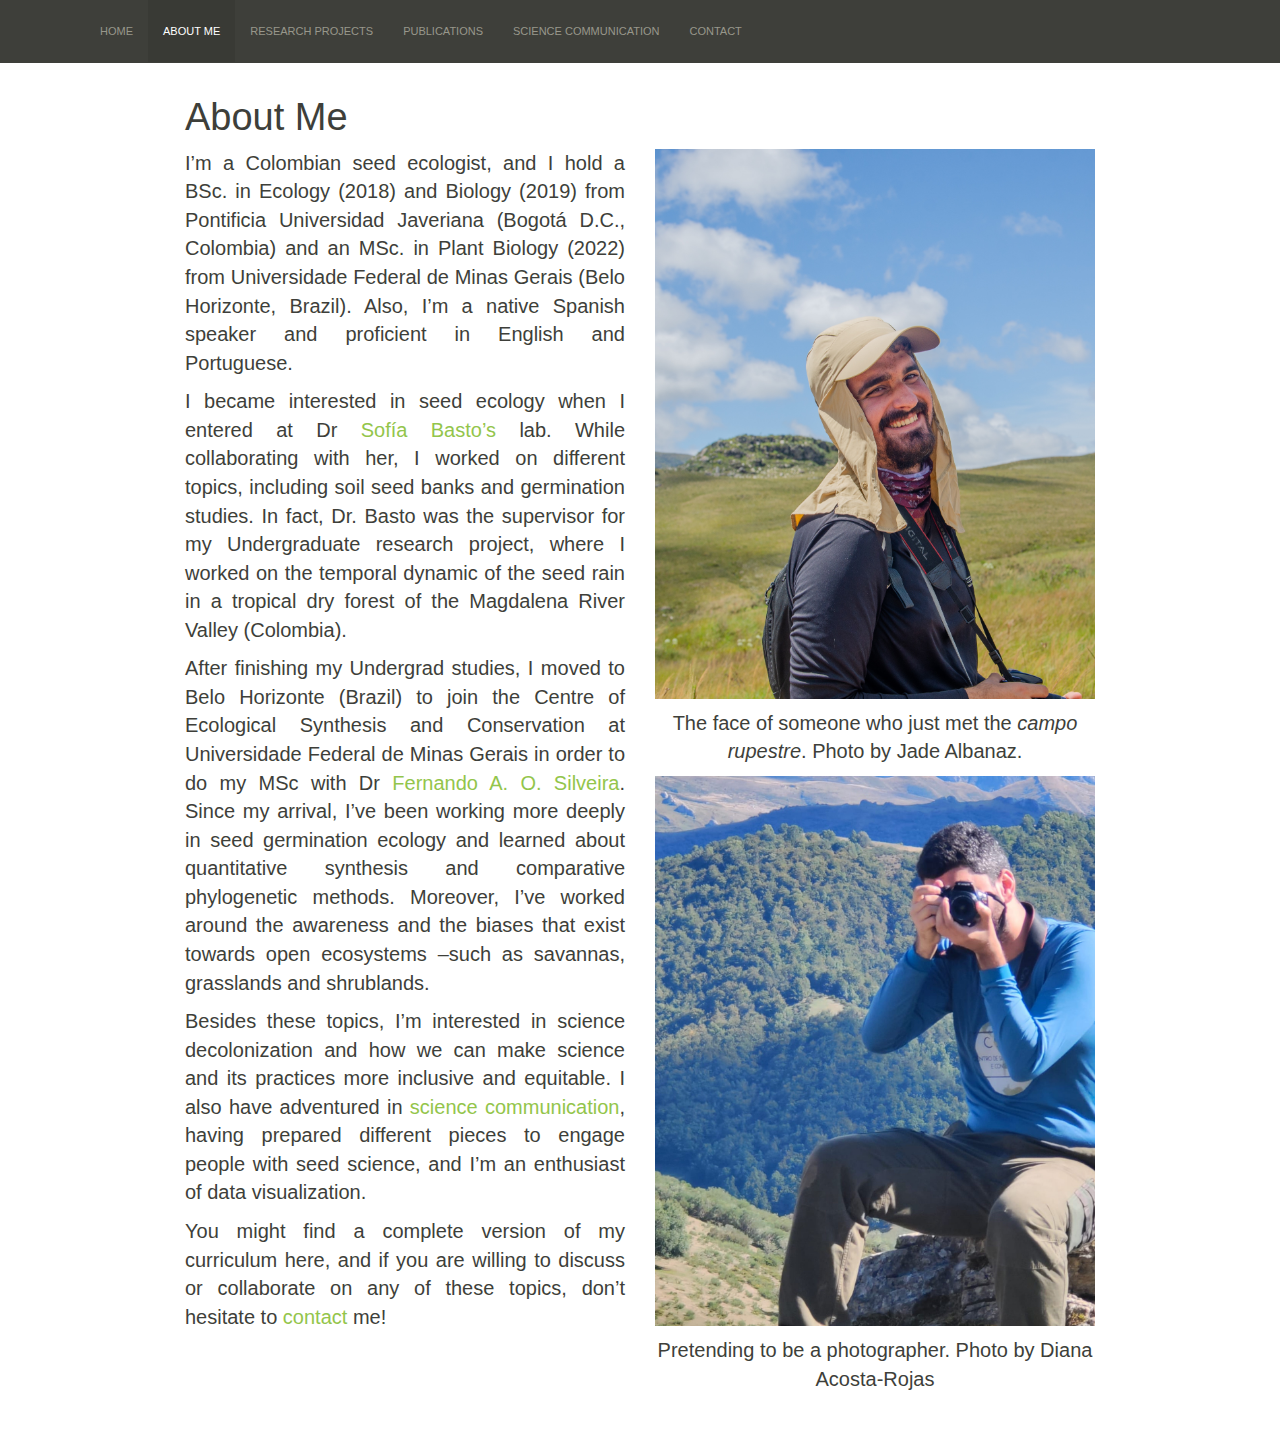
==== commit 1668e741: "Website final touches..." ====
--- a/about.html
+++ b/about.html
@@ -250,7 +250,7 @@
   <a href="about.html">About Me</a>
 </li>
 <li>
-  <a href="projects.html">Projects</a>
+  <a href="projects.html">Research Projects</a>
 </li>
 <li>
   <a href="publications.html">Publications</a>
@@ -281,32 +281,33 @@
 <div class = "row">
 
 <div class="col-md-6" style="text-align: justify">
-<p>I’m a Colombian seed ecologist and I hold a BSc. in Ecology (2018)
+<p>I’m a Colombian seed ecologist, and I hold a BSc. in Ecology (2018)
 and Biology (2019) from Pontificia Universidad Javeriana (Bogotá D.C.,
 Colombia) and an MSc. in Plant Biology (2022) from Universidade Federal
-de Minas Gerais (Belo Horizonte, Brazil).</p>
+de Minas Gerais (Belo Horizonte, Brazil). Also, I’m a native Spanish
+speaker and proficient in English and Portuguese.</p>
 <p>I became interested in seed ecology when I entered at Dr <a
 href="https://www.researchgate.net/profile/Sofia-Basto">Sofía
 Basto’s</a> lab. While collaborating with her, I worked on different
-topics, including soil seed banks and germination studies. In fact, Dr
-Basto was the supervisor for my Undergraduate research project, where I
-worked on the temporal dynamic of the seed rain in a tropical dry forest
-of the Magdalena River Valley (Colombia).</p>
+topics, including soil seed banks and germination studies. In fact,
+Dr. Basto was the supervisor for my Undergraduate research project,
+where I worked on the temporal dynamic of the seed rain in a tropical
+dry forest of the Magdalena River Valley (Colombia).</p>
 <p>After finishing my Undergrad studies, I moved to Belo Horizonte
 (Brazil) to join the Centre of Ecological Synthesis and Conservation at
-Universidade Federal de Minas Gerais and do my MSc with Dr <a
+Universidade Federal de Minas Gerais in order to do my MSc with Dr <a
 href="https://www.researchgate.net/profile/Fernando-Silveira-6">Fernando
-A. O. Silveira</a>. Since my arrival, I’ve worked more deeply in seed
-germination ecology and learned about quantitative synthesis and
-comparative phylogenetic methods. Moreover, we’ve been working around
-the awareness and the biases that exist towards open ecosystems –such as
+A. O. Silveira</a>. Since my arrival, I’ve been working more deeply in
+seed germination ecology and learned about quantitative synthesis and
+comparative phylogenetic methods. Moreover, I’ve worked around the
+awareness and the biases that exist towards open ecosystems –such as
 savannas, grasslands and shrublands.</p>
-<p>Besides these topics, I’m interested in science decolonisation and
+<p>Besides these topics, I’m interested in science decolonization and
 how we can make science and its practices more inclusive and equitable.
 I also have adventured in <a
 href="https://caordonezparra.github.io/scicomm.html">science
 communication</a>, having prepared different pieces to engage people
-with seed science, and I’m an enthusiast of data visualisation.</p>
+with seed science, and I’m an enthusiast of data visualization.</p>
 <p>You might find a complete version of my curriculum here, and if you
 are willing to discuss or collaborate on any of these topics, don’t
 hesitate to <a
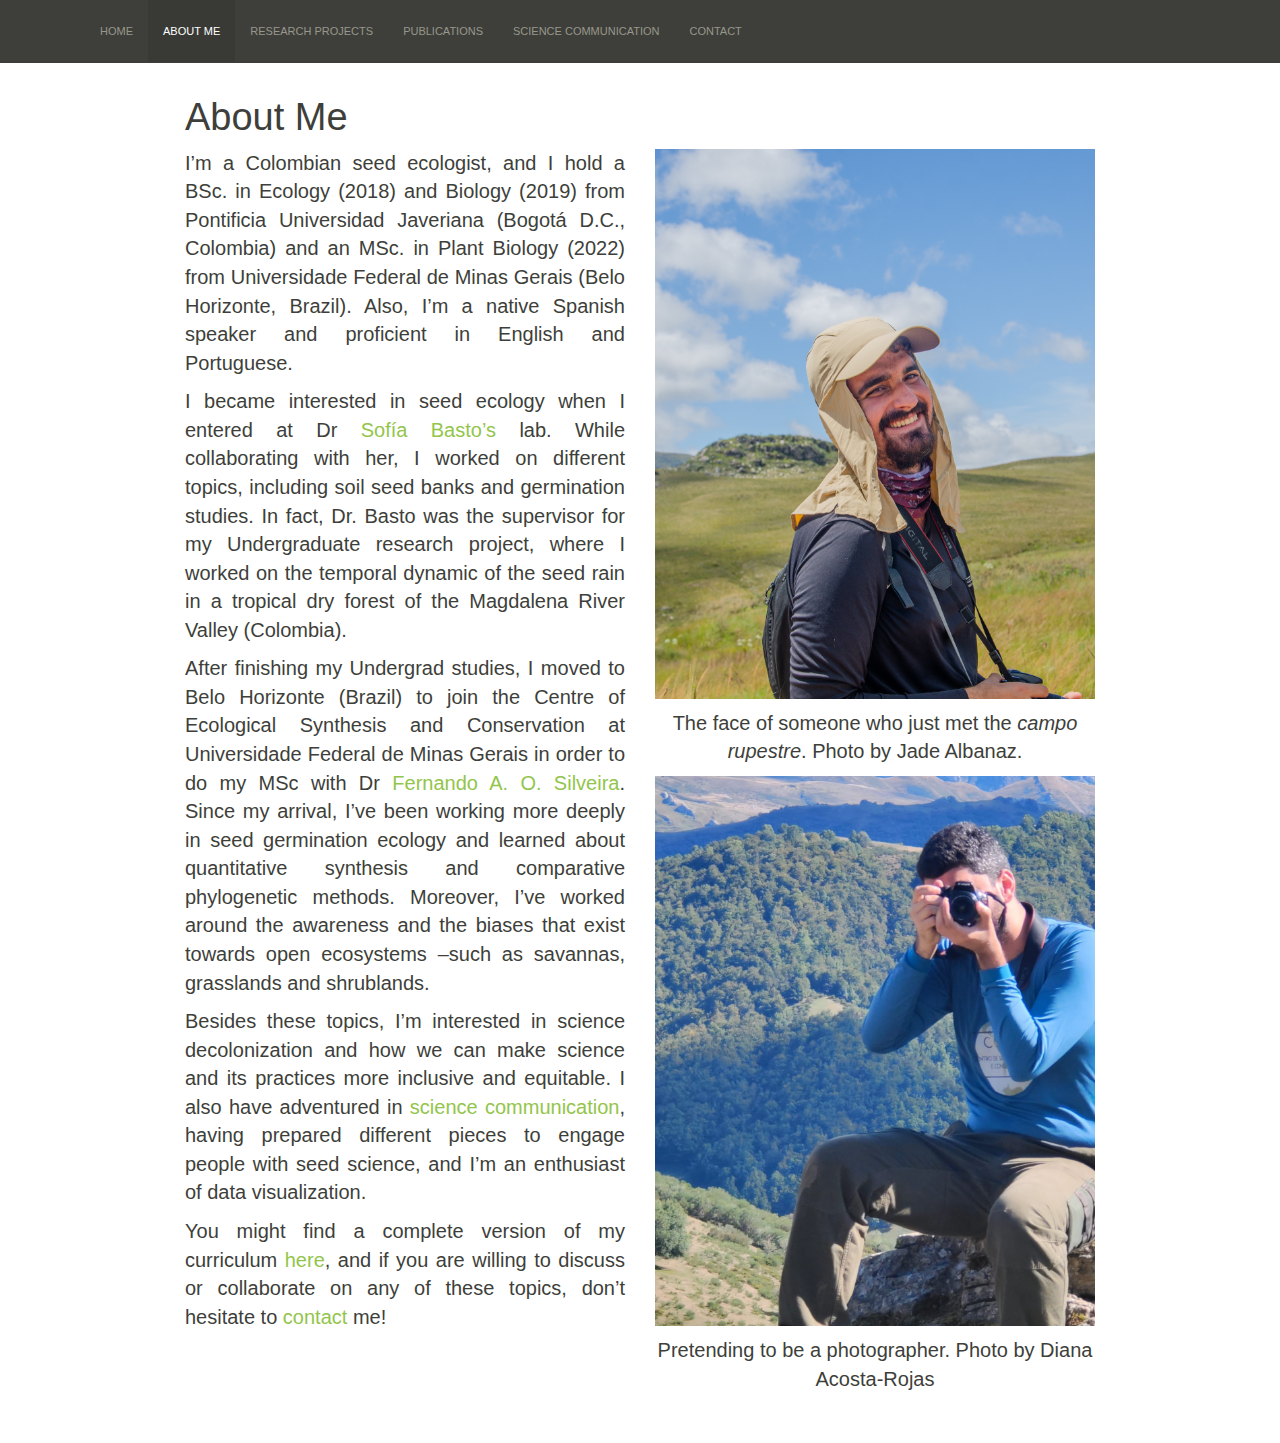
==== commit 253337ca: "Website updates (Apr. 20, 2023)" ====
--- a/about.html
+++ b/about.html
@@ -308,9 +308,10 @@
 href="https://caordonezparra.github.io/scicomm.html">science
 communication</a>, having prepared different pieces to engage people
 with seed science, and I’m an enthusiast of data visualization.</p>
-<p>You might find a complete version of my curriculum here, and if you
-are willing to discuss or collaborate on any of these topics, don’t
-hesitate to <a
+<p>You might find a complete version of my curriculum <a
+href="https://docs.google.com/document/d/1e3m_lL4mjBq1WM7n8xsvNKQ1wl5LIVFRD_BJdz4K23o/edit?usp=sharing">here</a>,
+and if you are willing to discuss or collaborate on any of these topics,
+don’t hesitate to <a
 href="https://caordonezparra.github.io/contact.html">contact</a> me!</p>
 </div>
 <div class="col-md-6" style="text-align: center">
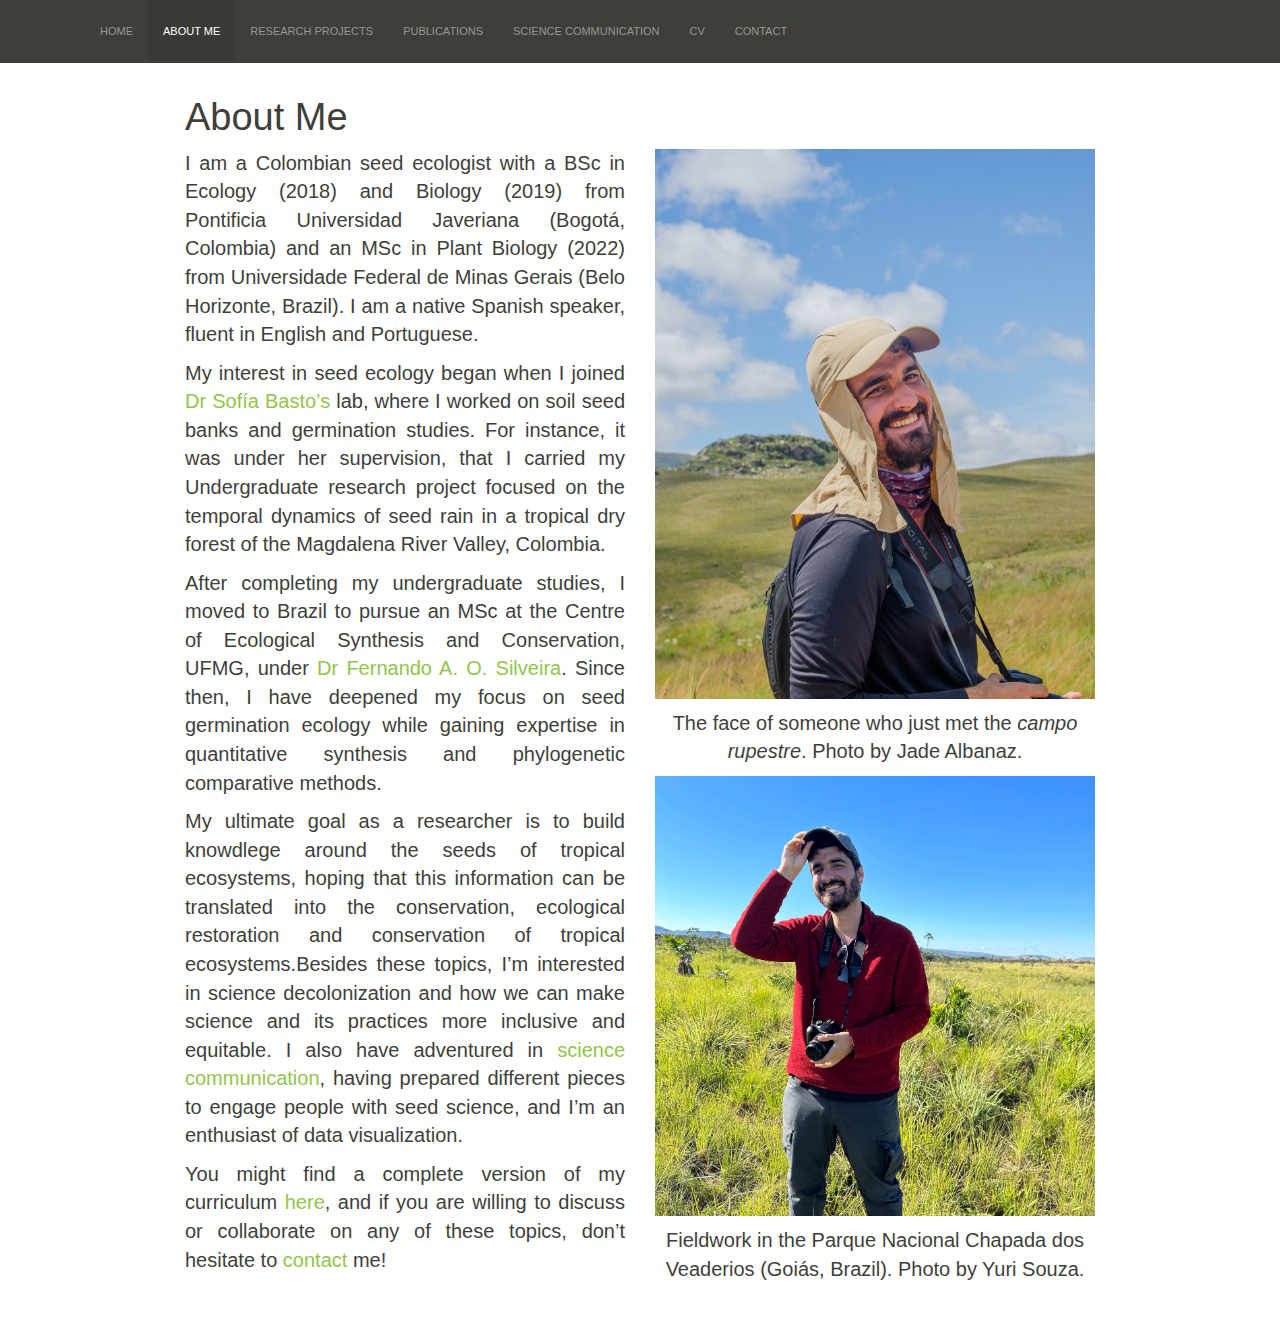
==== commit b04df986: "Updating Website (Feb. 13, 2025)" ====
--- a/about.html
+++ b/about.html
@@ -13,7 +13,7 @@
 
 <title>About Me</title>
 
-<script src="site_libs/header-attrs-2.17/header-attrs.js"></script>
+<script src="site_libs/header-attrs-2.25/header-attrs.js"></script>
 <script src="site_libs/jquery-3.6.0/jquery-3.6.0.min.js"></script>
 <meta name="viewport" content="width=device-width, initial-scale=1" />
 <link href="site_libs/bootstrap-3.3.5/css/sandstone.min.css" rel="stylesheet" />
@@ -259,6 +259,9 @@
   <a href="scicomm.html">Science Communication</a>
 </li>
 <li>
+  <a href="cv.html">CV</a>
+</li>
+<li>
   <a href="contact.html">Contact</a>
 </li>
       </ul>
@@ -281,45 +284,47 @@
 <div class = "row">
 
 <div class="col-md-6" style="text-align: justify">
-<p>I’m a Colombian seed ecologist, and I hold a BSc. in Ecology (2018)
-and Biology (2019) from Pontificia Universidad Javeriana (Bogotá D.C.,
-Colombia) and an MSc. in Plant Biology (2022) from Universidade Federal
-de Minas Gerais (Belo Horizonte, Brazil). Also, I’m a native Spanish
-speaker and proficient in English and Portuguese.</p>
-<p>I became interested in seed ecology when I entered at Dr <a
-href="https://www.researchgate.net/profile/Sofia-Basto">Sofía
-Basto’s</a> lab. While collaborating with her, I worked on different
-topics, including soil seed banks and germination studies. In fact,
-Dr. Basto was the supervisor for my Undergraduate research project,
-where I worked on the temporal dynamic of the seed rain in a tropical
-dry forest of the Magdalena River Valley (Colombia).</p>
-<p>After finishing my Undergrad studies, I moved to Belo Horizonte
-(Brazil) to join the Centre of Ecological Synthesis and Conservation at
-Universidade Federal de Minas Gerais in order to do my MSc with Dr <a
-href="https://www.researchgate.net/profile/Fernando-Silveira-6">Fernando
-A. O. Silveira</a>. Since my arrival, I’ve been working more deeply in
-seed germination ecology and learned about quantitative synthesis and
-comparative phylogenetic methods. Moreover, I’ve worked around the
-awareness and the biases that exist towards open ecosystems –such as
-savannas, grasslands and shrublands.</p>
-<p>Besides these topics, I’m interested in science decolonization and
-how we can make science and its practices more inclusive and equitable.
-I also have adventured in <a
+<p>I am a Colombian seed ecologist with a BSc in Ecology (2018) and
+Biology (2019) from Pontificia Universidad Javeriana (Bogotá, Colombia)
+and an MSc in Plant Biology (2022) from Universidade Federal de Minas
+Gerais (Belo Horizonte, Brazil). I am a native Spanish speaker, fluent
+in English and Portuguese.</p>
+<p>My interest in seed ecology began when I joined <a
+href="https://www.researchgate.net/profile/Sofia-Basto">Dr Sofía
+Basto’s</a> lab, where I worked on soil seed banks and germination
+studies. For instance, it was under her supervision, that I carried my
+Undergraduate research project focused on the temporal dynamics of seed
+rain in a tropical dry forest of the Magdalena River Valley,
+Colombia.</p>
+<p>After completing my undergraduate studies, I moved to Brazil to
+pursue an MSc at the Centre of Ecological Synthesis and Conservation,
+UFMG, under <a
+href="(https://www.researchgate.net/profile/Fernando-Silveira-6)">Dr
+Fernando A. O. Silveira</a>. Since then, I have deepened my focus on
+seed germination ecology while gaining expertise in quantitative
+synthesis and phylogenetic comparative methods.</p>
+<p>My ultimate goal as a researcher is to build knowdlege around the
+seeds of tropical ecosystems, hoping that this information can be
+translated into the conservation, ecological restoration and
+conservation of tropical ecosystems.Besides these topics, I’m interested
+in science decolonization and how we can make science and its practices
+more inclusive and equitable. I also have adventured in <a
 href="https://caordonezparra.github.io/scicomm.html">science
 communication</a>, having prepared different pieces to engage people
 with seed science, and I’m an enthusiast of data visualization.</p>
 <p>You might find a complete version of my curriculum <a
-href="https://docs.google.com/document/d/1e3m_lL4mjBq1WM7n8xsvNKQ1wl5LIVFRD_BJdz4K23o/edit?usp=sharing">here</a>,
-and if you are willing to discuss or collaborate on any of these topics,
-don’t hesitate to <a
-href="https://caordonezparra.github.io/contact.html">contact</a> me!</p>
+href="https://caordonezparra.github.io/cv.html">here</a>, and if you are
+willing to discuss or collaborate on any of these topics, don’t hesitate
+to <a href="https://caordonezparra.github.io/contact.html">contact</a>
+me!</p>
 </div>
 <div class="col-md-6" style="text-align: center">
 <p><img src="Images/Photo1.jpg" /> <br/></p>
 <p>The face of someone who just met the <em>campo rupestre</em>. Photo
 by Jade Albanaz.</p>
 <p><img src="Images/Photo2.jpg" /></p>
-<p>Pretending to be a photographer. Photo by Diana Acosta-Rojas</p>
+<p>Fieldwork in the Parque Nacional Chapada dos Veaderios (Goiás,
+Brazil). Photo by Yuri Souza.</p>
 </div>
 
 
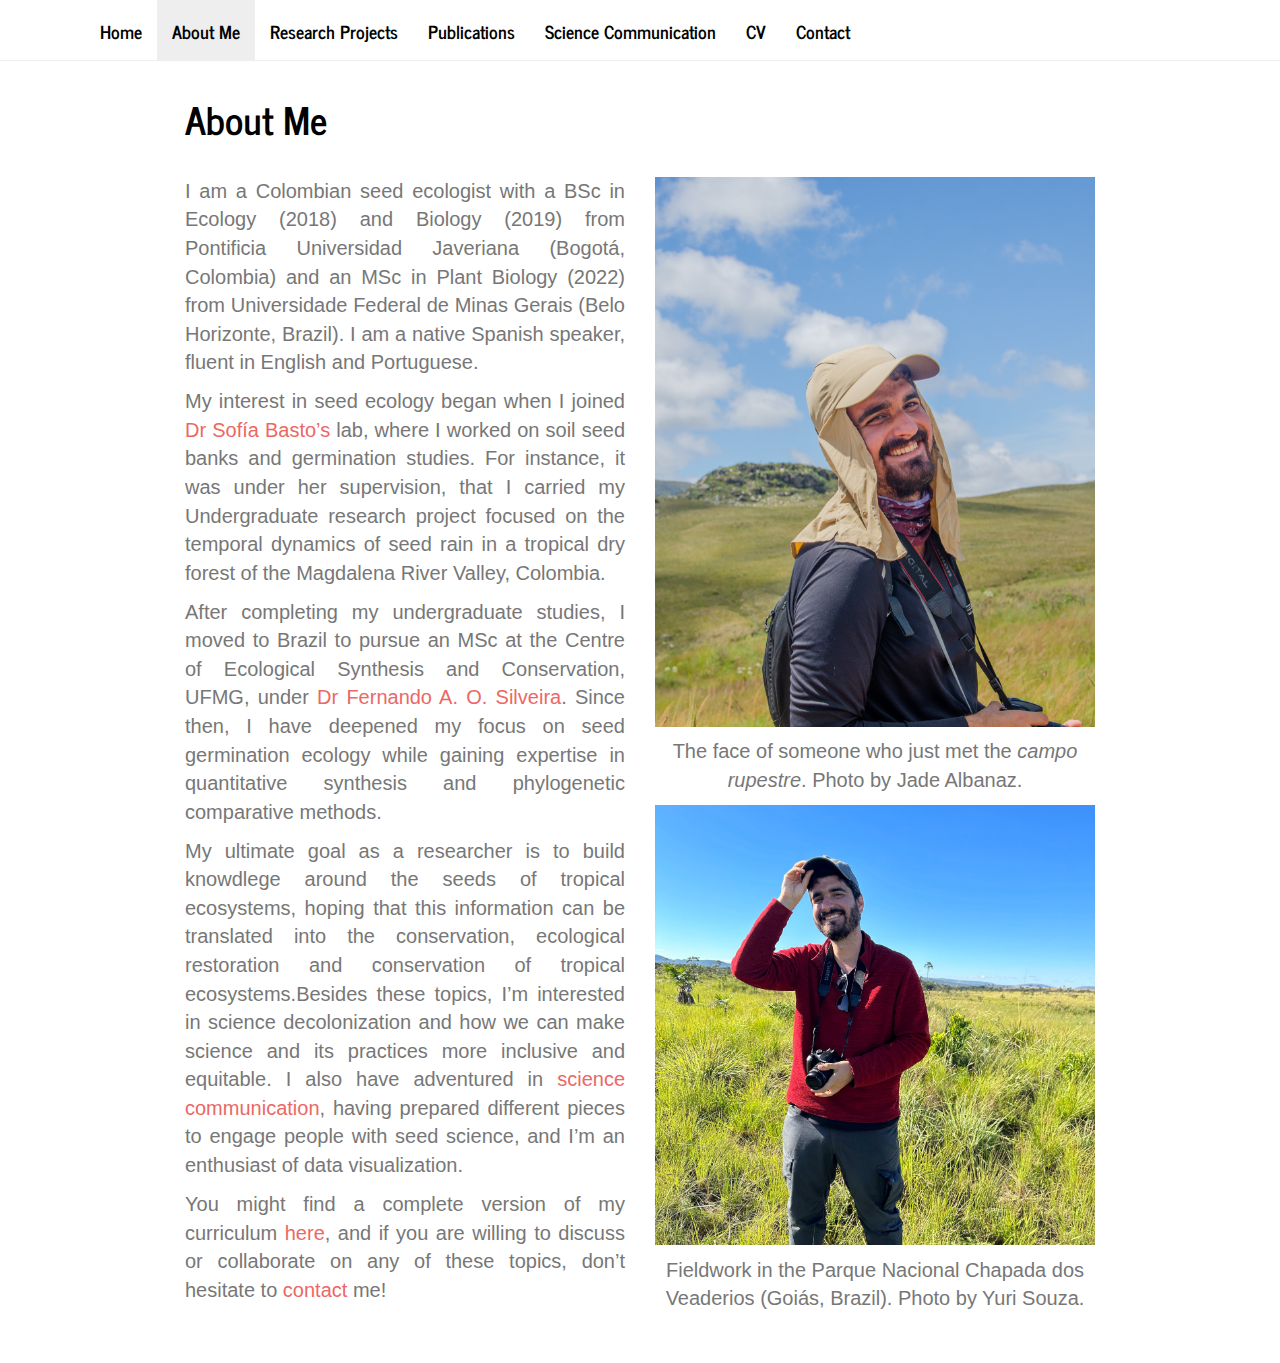
==== commit 9fc28f8f: "Updating Website (Feb. 13, 2025)" ====
--- a/about.html
+++ b/about.html
@@ -16,7 +16,7 @@
 <script src="site_libs/header-attrs-2.25/header-attrs.js"></script>
 <script src="site_libs/jquery-3.6.0/jquery-3.6.0.min.js"></script>
 <meta name="viewport" content="width=device-width, initial-scale=1" />
-<link href="site_libs/bootstrap-3.3.5/css/sandstone.min.css" rel="stylesheet" />
+<link href="site_libs/bootstrap-3.3.5/css/journal.min.css" rel="stylesheet" />
 <script src="site_libs/bootstrap-3.3.5/js/bootstrap.min.js"></script>
 <script src="site_libs/bootstrap-3.3.5/shim/html5shiv.min.js"></script>
 <script src="site_libs/bootstrap-3.3.5/shim/respond.min.js"></script>
@@ -281,6 +281,7 @@
 </div>
 
 
+<br/>
 <div class = "row">
 
 <div class="col-md-6" style="text-align: justify">
--- a/site_libs/bootstrap-3.3.5/css/journal.min.css
+++ b/site_libs/bootstrap-3.3.5/css/journal.min.css
@@ -0,0 +1,24 @@
+@font-face {
+  font-family: 'News Cycle';
+  font-style: normal;
+  font-weight: 400;
+  src: url(fonts/NewsCycle.ttf) format('truetype');
+}
+@font-face {
+  font-family: 'News Cycle';
+  font-style: normal;
+  font-weight: 700;
+  src: url(fonts/NewsCycleBold.ttf) format('truetype');
+}
+
+/*!
+ * bootswatch v3.3.6
+ * Homepage: http://bootswatch.com
+ * Copyright 2012-2015 Thomas Park
+ * Licensed under MIT
+ * Based on Bootstrap
+*//*!
+ * Bootstrap v3.3.6 (http://getbootstrap.com)
+ * Copyright 2011-2015 Twitter, Inc.
+ * Licensed under MIT (https://github.com/twbs/bootstrap/blob/master/LICENSE)
+ *//*! normalize.css v3.0.3 | MIT License | github.com/necolas/normalize.css */html{font-family:sans-serif;-ms-text-size-adjust:100%;-webkit-text-size-adjust:100%}body{margin:0}article,aside,details,figcaption,figure,footer,header,hgroup,main,menu,nav,section,summary{display:block}audio,canvas,progress,video{display:inline-block;vertical-align:baseline}audio:not([controls]){display:none;height:0}[hidden],template{display:none}a{background-color:transparent}a:active,a:hover{outline:0}abbr[title]{border-bottom:1px dotted}b,strong{font-weight:bold}dfn{font-style:italic}h1{font-size:2em;margin:0.67em 0}mark{background:#ff0;color:#000}small{font-size:80%}sub,sup{font-size:75%;line-height:0;position:relative;vertical-align:baseline}sup{top:-0.5em}sub{bottom:-0.25em}img{border:0}svg:not(:root){overflow:hidden}figure{margin:1em 40px}hr{-webkit-box-sizing:content-box;-moz-box-sizing:content-box;box-sizing:content-box;height:0}pre{overflow:auto}code,kbd,pre,samp{font-family:monospace, monospace;font-size:1em}button,input,optgroup,select,textarea{color:inherit;font:inherit;margin:0}button{overflow:visible}button,select{text-transform:none}button,html input[type="button"],input[type="reset"],input[type="submit"]{-webkit-appearance:button;cursor:pointer}button[disabled],html input[disabled]{cursor:default}button::-moz-focus-inner,input::-moz-focus-inner{border:0;padding:0}input{line-height:normal}input[type="checkbox"],input[type="radio"]{-webkit-box-sizing:border-box;-moz-box-sizing:border-box;box-sizing:border-box;padding:0}input[type="number"]::-webkit-inner-spin-button,input[type="number"]::-webkit-outer-spin-button{height:auto}input[type="search"]{-webkit-appearance:textfield;-webkit-box-sizing:content-box;-moz-box-sizing:content-box;box-sizing:content-box}input[type="search"]::-webkit-search-cancel-button,input[type="search"]::-webkit-search-decoration{-webkit-appearance:none}fieldset{border:1px solid #c0c0c0;margin:0 2px;padding:0.35em 0.625em 0.75em}legend{border:0;padding:0}textarea{overflow:auto}optgroup{font-weight:bold}table{border-collapse:collapse;border-spacing:0}td,th{padding:0}/*! Source: https://github.com/h5bp/html5-boilerplate/blob/master/src/css/main.css */@media print{*,*:before,*:after{background:transparent !important;color:#000 !important;-webkit-box-shadow:none !important;box-shadow:none !important;text-shadow:none !important}a,a:visited{text-decoration:underline}a[href]:after{content:" (" attr(href) ")"}abbr[title]:after{content:" (" attr(title) ")"}a[href^="#"]:after,a[href^="javascript:"]:after{content:""}pre,blockquote{border:1px solid #999;page-break-inside:avoid}thead{display:table-header-group}tr,img{page-break-inside:avoid}img{max-width:100% !important}p,h2,h3{orphans:3;widows:3}h2,h3{page-break-after:avoid}.navbar{display:none}.btn>.caret,.dropup>.btn>.caret{border-top-color:#000 !important}.label{border:1px solid #000}.table{border-collapse:collapse !important}.table td,.table th{background-color:#fff !important}.table-bordered th,.table-bordered td{border:1px solid #ddd !important}}@font-face{font-family:'Glyphicons Halflings';src:url('../fonts/glyphicons-halflings-regular.eot');src:url('../fonts/glyphicons-halflings-regular.eot?#iefix') format('embedded-opentype'),url('../fonts/glyphicons-halflings-regular.woff') format('woff'),url('../fonts/glyphicons-halflings-regular.ttf') format('truetype'),url('../fonts/glyphicons-halflings-regular.svg#glyphicons_halflingsregular') format('svg')}.glyphicon{position:relative;top:1px;display:inline-block;font-family:'Glyphicons Halflings';font-style:normal;font-weight:normal;line-height:1;-webkit-font-smoothing:antialiased;-moz-osx-font-smoothing:grayscale}.glyphicon-asterisk:before{content:"\002a"}.glyphicon-plus:before{content:"\002b"}.glyphicon-euro:before,.glyphicon-eur:before{content:"\20ac"}.glyphicon-minus:before{content:"\2212"}.glyphicon-cloud:before{content:"\2601"}.glyphicon-envelope:before{content:"\2709"}.glyphicon-pencil:before{content:"\270f"}.glyphicon-glass:before{content:"\e001"}.glyphicon-music:before{content:"\e002"}.glyphicon-search:before{content:"\e003"}.glyphicon-heart:before{content:"\e005"}.glyphicon-star:before{content:"\e006"}.glyphicon-star-empty:before{content:"\e007"}.glyphicon-user:before{content:"\e008"}.glyphicon-film:before{content:"\e009"}.glyphicon-th-large:before{content:"\e010"}.glyphicon-th:before{content:"\e011"}.glyphicon-th-list:before{content:"\e012"}.glyphicon-ok:before{content:"\e013"}.glyphicon-remove:before{content:"\e014"}.glyphicon-zoom-in:before{content:"\e015"}.glyphicon-zoom-out:before{content:"\e016"}.glyphicon-off:before{content:"\e017"}.glyphicon-signal:before{content:"\e018"}.glyphicon-cog:before{content:"\e019"}.glyphicon-trash:before{content:"\e020"}.glyphicon-home:before{content:"\e021"}.glyphicon-file:before{content:"\e022"}.glyphicon-time:before{content:"\e023"}.glyphicon-road:before{content:"\e024"}.glyphicon-download-alt:before{content:"\e025"}.glyphicon-download:before{content:"\e026"}.glyphicon-upload:before{content:"\e027"}.glyphicon-inbox:before{content:"\e028"}.glyphicon-play-circle:before{content:"\e029"}.glyphicon-repeat:before{content:"\e030"}.glyphicon-refresh:before{content:"\e031"}.glyphicon-list-alt:before{content:"\e032"}.glyphicon-lock:before{content:"\e033"}.glyphicon-flag:before{content:"\e034"}.glyphicon-headphones:before{content:"\e035"}.glyphicon-volume-off:before{content:"\e036"}.glyphicon-volume-down:before{content:"\e037"}.glyphicon-volume-up:before{content:"\e038"}.glyphicon-qrcode:before{content:"\e039"}.glyphicon-barcode:before{content:"\e040"}.glyphicon-tag:before{content:"\e041"}.glyphicon-tags:before{content:"\e042"}.glyphicon-book:before{content:"\e043"}.glyphicon-bookmark:before{content:"\e044"}.glyphicon-print:before{content:"\e045"}.glyphicon-camera:before{content:"\e046"}.glyphicon-font:before{content:"\e047"}.glyphicon-bold:before{content:"\e048"}.glyphicon-italic:before{content:"\e049"}.glyphicon-text-height:before{content:"\e050"}.glyphicon-text-width:before{content:"\e051"}.glyphicon-align-left:before{content:"\e052"}.glyphicon-align-center:before{content:"\e053"}.glyphicon-align-right:before{content:"\e054"}.glyphicon-align-justify:before{content:"\e055"}.glyphicon-list:before{content:"\e056"}.glyphicon-indent-left:before{content:"\e057"}.glyphicon-indent-right:before{content:"\e058"}.glyphicon-facetime-video:before{content:"\e059"}.glyphicon-picture:before{content:"\e060"}.glyphicon-map-marker:before{content:"\e062"}.glyphicon-adjust:before{content:"\e063"}.glyphicon-tint:before{content:"\e064"}.glyphicon-edit:before{content:"\e065"}.glyphicon-share:before{content:"\e066"}.glyphicon-check:before{content:"\e067"}.glyphicon-move:before{content:"\e068"}.glyphicon-step-backward:before{content:"\e069"}.glyphicon-fast-backward:before{content:"\e070"}.glyphicon-backward:before{content:"\e071"}.glyphicon-play:before{content:"\e072"}.glyphicon-pause:before{content:"\e073"}.glyphicon-stop:before{content:"\e074"}.glyphicon-forward:before{content:"\e075"}.glyphicon-fast-forward:before{content:"\e076"}.glyphicon-step-forward:before{content:"\e077"}.glyphicon-eject:before{content:"\e078"}.glyphicon-chevron-left:before{content:"\e079"}.glyphicon-chevron-right:before{content:"\e080"}.glyphicon-plus-sign:before{content:"\e081"}.glyphicon-minus-sign:before{content:"\e082"}.glyphicon-remove-sign:before{content:"\e083"}.glyphicon-ok-sign:before{content:"\e084"}.glyphicon-question-sign:before{content:"\e085"}.glyphicon-info-sign:before{content:"\e086"}.glyphicon-screenshot:before{content:"\e087"}.glyphicon-remove-circle:before{content:"\e088"}.glyphicon-ok-circle:before{content:"\e089"}.glyphicon-ban-circle:before{content:"\e090"}.glyphicon-arrow-left:before{content:"\e091"}.glyphicon-arrow-right:before{content:"\e092"}.glyphicon-arrow-up:before{content:"\e093"}.glyphicon-arrow-down:before{content:"\e094"}.glyphicon-share-alt:before{content:"\e095"}.glyphicon-resize-full:before{content:"\e096"}.glyphicon-resize-small:before{content:"\e097"}.glyphicon-exclamation-sign:before{content:"\e101"}.glyphicon-gift:before{content:"\e102"}.glyphicon-leaf:before{content:"\e103"}.glyphicon-fire:before{content:"\e104"}.glyphicon-eye-open:before{content:"\e105"}.glyphicon-eye-close:before{content:"\e106"}.glyphicon-warning-sign:before{content:"\e107"}.glyphicon-plane:before{content:"\e108"}.glyphicon-calendar:before{content:"\e109"}.glyphicon-random:before{content:"\e110"}.glyphicon-comment:before{content:"\e111"}.glyphicon-magnet:before{content:"\e112"}.glyphicon-chevron-up:before{content:"\e113"}.glyphicon-chevron-down:before{content:"\e114"}.glyphicon-retweet:before{content:"\e115"}.glyphicon-shopping-cart:before{content:"\e116"}.glyphicon-folder-close:before{content:"\e117"}.glyphicon-folder-open:before{content:"\e118"}.glyphicon-resize-vertical:before{content:"\e119"}.glyphicon-resize-horizontal:before{content:"\e120"}.glyphicon-hdd:before{content:"\e121"}.glyphicon-bullhorn:before{content:"\e122"}.glyphicon-bell:before{content:"\e123"}.glyphicon-certificate:before{content:"\e124"}.glyphicon-thumbs-up:before{content:"\e125"}.glyphicon-thumbs-down:before{content:"\e126"}.glyphicon-hand-right:before{content:"\e127"}.glyphicon-hand-left:before{content:"\e128"}.glyphicon-hand-up:before{content:"\e129"}.glyphicon-hand-down:before{content:"\e130"}.glyphicon-circle-arrow-right:before{content:"\e131"}.glyphicon-circle-arrow-left:before{content:"\e132"}.glyphicon-circle-arrow-up:before{content:"\e133"}.glyphicon-circle-arrow-down:before{content:"\e134"}.glyphicon-globe:before{content:"\e135"}.glyphicon-wrench:before{content:"\e136"}.glyphicon-tasks:before{content:"\e137"}.glyphicon-filter:before{content:"\e138"}.glyphicon-briefcase:before{content:"\e139"}.glyphicon-fullscreen:before{content:"\e140"}.glyphicon-dashboard:before{content:"\e141"}.glyphicon-paperclip:before{content:"\e142"}.glyphicon-heart-empty:before{content:"\e143"}.glyphicon-link:before{content:"\e144"}.glyphicon-phone:before{content:"\e145"}.glyphicon-pushpin:before{content:"\e146"}.glyphicon-usd:before{content:"\e148"}.glyphicon-gbp:before{content:"\e149"}.glyphicon-sort:before{content:"\e150"}.glyphicon-sort-by-alphabet:before{content:"\e151"}.glyphicon-sort-by-alphabet-alt:before{content:"\e152"}.glyphicon-sort-by-order:before{content:"\e153"}.glyphicon-sort-by-order-alt:before{content:"\e154"}.glyphicon-sort-by-attributes:before{content:"\e155"}.glyphicon-sort-by-attributes-alt:before{content:"\e156"}.glyphicon-unchecked:before{content:"\e157"}.glyphicon-expand:before{content:"\e158"}.glyphicon-collapse-down:before{content:"\e159"}.glyphicon-collapse-up:before{content:"\e160"}.glyphicon-log-in:before{content:"\e161"}.glyphicon-flash:before{content:"\e162"}.glyphicon-log-out:before{content:"\e163"}.glyphicon-new-window:before{content:"\e164"}.glyphicon-record:before{content:"\e165"}.glyphicon-save:before{content:"\e166"}.glyphicon-open:before{content:"\e167"}.glyphicon-saved:before{content:"\e168"}.glyphicon-import:before{content:"\e169"}.glyphicon-export:before{content:"\e170"}.glyphicon-send:before{content:"\e171"}.glyphicon-floppy-disk:before{content:"\e172"}.glyphicon-floppy-saved:before{content:"\e173"}.glyphicon-floppy-remove:before{content:"\e174"}.glyphicon-floppy-save:before{content:"\e175"}.glyphicon-floppy-open:before{content:"\e176"}.glyphicon-credit-card:before{content:"\e177"}.glyphicon-transfer:before{content:"\e178"}.glyphicon-cutlery:before{content:"\e179"}.glyphicon-header:before{content:"\e180"}.glyphicon-compressed:before{content:"\e181"}.glyphicon-earphone:before{content:"\e182"}.glyphicon-phone-alt:before{content:"\e183"}.glyphicon-tower:before{content:"\e184"}.glyphicon-stats:before{content:"\e185"}.glyphicon-sd-video:before{content:"\e186"}.glyphicon-hd-video:before{content:"\e187"}.glyphicon-subtitles:before{content:"\e188"}.glyphicon-sound-stereo:before{content:"\e189"}.glyphicon-sound-dolby:before{content:"\e190"}.glyphicon-sound-5-1:before{content:"\e191"}.glyphicon-sound-6-1:before{content:"\e192"}.glyphicon-sound-7-1:before{content:"\e193"}.glyphicon-copyright-mark:before{content:"\e194"}.glyphicon-registration-mark:before{content:"\e195"}.glyphicon-cloud-download:before{content:"\e197"}.glyphicon-cloud-upload:before{content:"\e198"}.glyphicon-tree-conifer:before{content:"\e199"}.glyphicon-tree-deciduous:before{content:"\e200"}.glyphicon-cd:before{content:"\e201"}.glyphicon-save-file:before{content:"\e202"}.glyphicon-open-file:before{content:"\e203"}.glyphicon-level-up:before{content:"\e204"}.glyphicon-copy:before{content:"\e205"}.glyphicon-paste:before{content:"\e206"}.glyphicon-alert:before{content:"\e209"}.glyphicon-equalizer:before{content:"\e210"}.glyphicon-king:before{content:"\e211"}.glyphicon-queen:before{content:"\e212"}.glyphicon-pawn:before{content:"\e213"}.glyphicon-bishop:before{content:"\e214"}.glyphicon-knight:before{content:"\e215"}.glyphicon-baby-formula:before{content:"\e216"}.glyphicon-tent:before{content:"\26fa"}.glyphicon-blackboard:before{content:"\e218"}.glyphicon-bed:before{content:"\e219"}.glyphicon-apple:before{content:"\f8ff"}.glyphicon-erase:before{content:"\e221"}.glyphicon-hourglass:before{content:"\231b"}.glyphicon-lamp:before{content:"\e223"}.glyphicon-duplicate:before{content:"\e224"}.glyphicon-piggy-bank:before{content:"\e225"}.glyphicon-scissors:before{content:"\e226"}.glyphicon-bitcoin:before{content:"\e227"}.glyphicon-btc:before{content:"\e227"}.glyphicon-xbt:before{content:"\e227"}.glyphicon-yen:before{content:"\00a5"}.glyphicon-jpy:before{content:"\00a5"}.glyphicon-ruble:before{content:"\20bd"}.glyphicon-rub:before{content:"\20bd"}.glyphicon-scale:before{content:"\e230"}.glyphicon-ice-lolly:before{content:"\e231"}.glyphicon-ice-lolly-tasted:before{content:"\e232"}.glyphicon-education:before{content:"\e233"}.glyphicon-option-horizontal:before{content:"\e234"}.glyphicon-option-vertical:before{content:"\e235"}.glyphicon-menu-hamburger:before{content:"\e236"}.glyphicon-modal-window:before{content:"\e237"}.glyphicon-oil:before{content:"\e238"}.glyphicon-grain:before{content:"\e239"}.glyphicon-sunglasses:before{content:"\e240"}.glyphicon-text-size:before{content:"\e241"}.glyphicon-text-color:before{content:"\e242"}.glyphicon-text-background:before{content:"\e243"}.glyphicon-object-align-top:before{content:"\e244"}.glyphicon-object-align-bottom:before{content:"\e245"}.glyphicon-object-align-horizontal:before{content:"\e246"}.glyphicon-object-align-left:before{content:"\e247"}.glyphicon-object-align-vertical:before{content:"\e248"}.glyphicon-object-align-right:before{content:"\e249"}.glyphicon-triangle-right:before{content:"\e250"}.glyphicon-triangle-left:before{content:"\e251"}.glyphicon-triangle-bottom:before{content:"\e252"}.glyphicon-triangle-top:before{content:"\e253"}.glyphicon-console:before{content:"\e254"}.glyphicon-superscript:before{content:"\e255"}.glyphicon-subscript:before{content:"\e256"}.glyphicon-menu-left:before{content:"\e257"}.glyphicon-menu-right:before{content:"\e258"}.glyphicon-menu-down:before{content:"\e259"}.glyphicon-menu-up:before{content:"\e260"}*{-webkit-box-sizing:border-box;-moz-box-sizing:border-box;box-sizing:border-box}*:before,*:after{-webkit-box-sizing:border-box;-moz-box-sizing:border-box;box-sizing:border-box}html{font-size:10px;-webkit-tap-highlight-color:rgba(0,0,0,0)}body{font-family:Georgia,"Times New Roman",Times,serif;font-size:15px;line-height:1.42857143;color:#777777;background-color:#ffffff}input,button,select,textarea{font-family:inherit;font-size:inherit;line-height:inherit}a{color:#eb6864;text-decoration:none}a:hover,a:focus{color:#e22620;text-decoration:underline}a:focus{outline:thin dotted;outline:5px auto -webkit-focus-ring-color;outline-offset:-2px}figure{margin:0}img{vertical-align:middle}.img-responsive,.thumbnail>img,.thumbnail a>img,.carousel-inner>.item>img,.carousel-inner>.item>a>img{display:block;max-width:100%;height:auto}.img-rounded{border-radius:6px}.img-thumbnail{padding:4px;line-height:1.42857143;background-color:#ffffff;border:1px solid #dddddd;border-radius:4px;-webkit-transition:all .2s ease-in-out;-o-transition:all .2s ease-in-out;transition:all .2s ease-in-out;display:inline-block;max-width:100%;height:auto}.img-circle{border-radius:50%}hr{margin-top:21px;margin-bottom:21px;border:0;border-top:1px solid #eeeeee}.sr-only{position:absolute;width:1px;height:1px;margin:-1px;padding:0;overflow:hidden;clip:rect(0, 0, 0, 0);border:0}.sr-only-focusable:active,.sr-only-focusable:focus{position:static;width:auto;height:auto;margin:0;overflow:visible;clip:auto}[role="button"]{cursor:pointer}h1,h2,h3,h4,h5,h6,.h1,.h2,.h3,.h4,.h5,.h6{font-family:"News Cycle","Arial Narrow Bold",sans-serif;font-weight:700;line-height:1.1;color:#000000}h1 small,h2 small,h3 small,h4 small,h5 small,h6 small,.h1 small,.h2 small,.h3 small,.h4 small,.h5 small,.h6 small,h1 .small,h2 .small,h3 .small,h4 .small,h5 .small,h6 .small,.h1 .small,.h2 .small,.h3 .small,.h4 .small,.h5 .small,.h6 .small{font-weight:normal;line-height:1;color:#999999}h1,.h1,h2,.h2,h3,.h3{margin-top:21px;margin-bottom:10.5px}h1 small,.h1 small,h2 small,.h2 small,h3 small,.h3 small,h1 .small,.h1 .small,h2 .small,.h2 .small,h3 .small,.h3 .small{font-size:65%}h4,.h4,h5,.h5,h6,.h6{margin-top:10.5px;margin-bottom:10.5px}h4 small,.h4 small,h5 small,.h5 small,h6 small,.h6 small,h4 .small,.h4 .small,h5 .small,.h5 .small,h6 .small,.h6 .small{font-size:75%}h1,.h1{font-size:39px}h2,.h2{font-size:32px}h3,.h3{font-size:26px}h4,.h4{font-size:19px}h5,.h5{font-size:15px}h6,.h6{font-size:13px}p{margin:0 0 10.5px}.lead{margin-bottom:21px;font-size:17px;font-weight:300;line-height:1.4}@media (min-width:768px){.lead{font-size:22.5px}}small,.small{font-size:86%}mark,.mark{background-color:#fcf8e3;padding:.2em}.text-left{text-align:left}.text-right{text-align:right}.text-center{text-align:center}.text-justify{text-align:justify}.text-nowrap{white-space:nowrap}.text-lowercase{text-transform:lowercase}.text-uppercase{text-transform:uppercase}.text-capitalize{text-transform:capitalize}.text-muted{color:#999999}.text-primary{color:#eb6864}a.text-primary:hover,a.text-primary:focus{color:#e53c37}.text-success{color:#468847}a.text-success:hover,a.text-success:focus{color:#356635}.text-info{color:#3a87ad}a.text-info:hover,a.text-info:focus{color:#2d6987}.text-warning{color:#c09853}a.text-warning:hover,a.text-warning:focus{color:#a47e3c}.text-danger{color:#b94a48}a.text-danger:hover,a.text-danger:focus{color:#953b39}.bg-primary{color:#fff;background-color:#eb6864}a.bg-primary:hover,a.bg-primary:focus{background-color:#e53c37}.bg-success{background-color:#dff0d8}a.bg-success:hover,a.bg-success:focus{background-color:#c1e2b3}.bg-info{background-color:#d9edf7}a.bg-info:hover,a.bg-info:focus{background-color:#afd9ee}.bg-warning{background-color:#fcf8e3}a.bg-warning:hover,a.bg-warning:focus{background-color:#f7ecb5}.bg-danger{background-color:#f2dede}a.bg-danger:hover,a.bg-danger:focus{background-color:#e4b9b9}.page-header{padding-bottom:9.5px;margin:42px 0 21px;border-bottom:1px solid #eeeeee}ul,ol{margin-top:0;margin-bottom:10.5px}ul ul,ol ul,ul ol,ol ol{margin-bottom:0}.list-unstyled{padding-left:0;list-style:none}.list-inline{padding-left:0;list-style:none;margin-left:-5px}.list-inline>li{display:inline-block;padding-left:5px;padding-right:5px}dl{margin-top:0;margin-bottom:21px}dt,dd{line-height:1.42857143}dt{font-weight:bold}dd{margin-left:0}@media (min-width:768px){.dl-horizontal dt{float:left;width:160px;clear:left;text-align:right;overflow:hidden;text-overflow:ellipsis;white-space:nowrap}.dl-horizontal dd{margin-left:180px}}abbr[title],abbr[data-original-title]{cursor:help;border-bottom:1px dotted #999999}.initialism{font-size:90%;text-transform:uppercase}blockquote{padding:10.5px 21px;margin:0 0 21px;font-size:18.75px;border-left:5px solid #eeeeee}blockquote p:last-child,blockquote ul:last-child,blockquote ol:last-child{margin-bottom:0}blockquote footer,blockquote small,blockquote .small{display:block;font-size:80%;line-height:1.42857143;color:#999999}blockquote footer:before,blockquote small:before,blockquote .small:before{content:'\2014 \00A0'}.blockquote-reverse,blockquote.pull-right{padding-right:15px;padding-left:0;border-right:5px solid #eeeeee;border-left:0;text-align:right}.blockquote-reverse footer:before,blockquote.pull-right footer:before,.blockquote-reverse small:before,blockquote.pull-right small:before,.blockquote-reverse .small:before,blockquote.pull-right .small:before{content:''}.blockquote-reverse footer:after,blockquote.pull-right footer:after,.blockquote-reverse small:after,blockquote.pull-right small:after,.blockquote-reverse .small:after,blockquote.pull-right .small:after{content:'\00A0 \2014'}address{margin-bottom:21px;font-style:normal;line-height:1.42857143}code,kbd,pre,samp{font-family:monospace}code{padding:2px 4px;font-size:90%;color:#c7254e;background-color:#f9f2f4;border-radius:4px}kbd{padding:2px 4px;font-size:90%;color:#ffffff;background-color:#333333;border-radius:3px;-webkit-box-shadow:inset 0 -1px 0 rgba(0,0,0,0.25);box-shadow:inset 0 -1px 0 rgba(0,0,0,0.25)}kbd kbd{padding:0;font-size:100%;font-weight:bold;-webkit-box-shadow:none;box-shadow:none}pre{display:block;padding:10px;margin:0 0 10.5px;font-size:14px;line-height:1.42857143;word-break:break-all;word-wrap:break-word;color:#333333;background-color:#f5f5f5;border:1px solid #cccccc;border-radius:4px}pre code{padding:0;font-size:inherit;color:inherit;white-space:pre-wrap;background-color:transparent;border-radius:0}.pre-scrollable{max-height:340px;overflow-y:scroll}.container{margin-right:auto;margin-left:auto;padding-left:15px;padding-right:15px}@media (min-width:768px){.container{width:750px}}@media (min-width:992px){.container{width:970px}}@media (min-width:1200px){.container{width:1170px}}.container-fluid{margin-right:auto;margin-left:auto;padding-left:15px;padding-right:15px}.row{margin-left:-15px;margin-right:-15px}.col-xs-1,.col-sm-1,.col-md-1,.col-lg-1,.col-xs-2,.col-sm-2,.col-md-2,.col-lg-2,.col-xs-3,.col-sm-3,.col-md-3,.col-lg-3,.col-xs-4,.col-sm-4,.col-md-4,.col-lg-4,.col-xs-5,.col-sm-5,.col-md-5,.col-lg-5,.col-xs-6,.col-sm-6,.col-md-6,.col-lg-6,.col-xs-7,.col-sm-7,.col-md-7,.col-lg-7,.col-xs-8,.col-sm-8,.col-md-8,.col-lg-8,.col-xs-9,.col-sm-9,.col-md-9,.col-lg-9,.col-xs-10,.col-sm-10,.col-md-10,.col-lg-10,.col-xs-11,.col-sm-11,.col-md-11,.col-lg-11,.col-xs-12,.col-sm-12,.col-md-12,.col-lg-12{position:relative;min-height:1px;padding-left:15px;padding-right:15px}.col-xs-1,.col-xs-2,.col-xs-3,.col-xs-4,.col-xs-5,.col-xs-6,.col-xs-7,.col-xs-8,.col-xs-9,.col-xs-10,.col-xs-11,.col-xs-12{float:left}.col-xs-12{width:100%}.col-xs-11{width:91.66666667%}.col-xs-10{width:83.33333333%}.col-xs-9{width:75%}.col-xs-8{width:66.66666667%}.col-xs-7{width:58.33333333%}.col-xs-6{width:50%}.col-xs-5{width:41.66666667%}.col-xs-4{width:33.33333333%}.col-xs-3{width:25%}.col-xs-2{width:16.66666667%}.col-xs-1{width:8.33333333%}.col-xs-pull-12{right:100%}.col-xs-pull-11{right:91.66666667%}.col-xs-pull-10{right:83.33333333%}.col-xs-pull-9{right:75%}.col-xs-pull-8{right:66.66666667%}.col-xs-pull-7{right:58.33333333%}.col-xs-pull-6{right:50%}.col-xs-pull-5{right:41.66666667%}.col-xs-pull-4{right:33.33333333%}.col-xs-pull-3{right:25%}.col-xs-pull-2{right:16.66666667%}.col-xs-pull-1{right:8.33333333%}.col-xs-pull-0{right:auto}.col-xs-push-12{left:100%}.col-xs-push-11{left:91.66666667%}.col-xs-push-10{left:83.33333333%}.col-xs-push-9{left:75%}.col-xs-push-8{left:66.66666667%}.col-xs-push-7{left:58.33333333%}.col-xs-push-6{left:50%}.col-xs-push-5{left:41.66666667%}.col-xs-push-4{left:33.33333333%}.col-xs-push-3{left:25%}.col-xs-push-2{left:16.66666667%}.col-xs-push-1{left:8.33333333%}.col-xs-push-0{left:auto}.col-xs-offset-12{margin-left:100%}.col-xs-offset-11{margin-left:91.66666667%}.col-xs-offset-10{margin-left:83.33333333%}.col-xs-offset-9{margin-left:75%}.col-xs-offset-8{margin-left:66.66666667%}.col-xs-offset-7{margin-left:58.33333333%}.col-xs-offset-6{margin-left:50%}.col-xs-offset-5{margin-left:41.66666667%}.col-xs-offset-4{margin-left:33.33333333%}.col-xs-offset-3{margin-left:25%}.col-xs-offset-2{margin-left:16.66666667%}.col-xs-offset-1{margin-left:8.33333333%}.col-xs-offset-0{margin-left:0%}@media (min-width:768px){.col-sm-1,.col-sm-2,.col-sm-3,.col-sm-4,.col-sm-5,.col-sm-6,.col-sm-7,.col-sm-8,.col-sm-9,.col-sm-10,.col-sm-11,.col-sm-12{float:left}.col-sm-12{width:100%}.col-sm-11{width:91.66666667%}.col-sm-10{width:83.33333333%}.col-sm-9{width:75%}.col-sm-8{width:66.66666667%}.col-sm-7{width:58.33333333%}.col-sm-6{width:50%}.col-sm-5{width:41.66666667%}.col-sm-4{width:33.33333333%}.col-sm-3{width:25%}.col-sm-2{width:16.66666667%}.col-sm-1{width:8.33333333%}.col-sm-pull-12{right:100%}.col-sm-pull-11{right:91.66666667%}.col-sm-pull-10{right:83.33333333%}.col-sm-pull-9{right:75%}.col-sm-pull-8{right:66.66666667%}.col-sm-pull-7{right:58.33333333%}.col-sm-pull-6{right:50%}.col-sm-pull-5{right:41.66666667%}.col-sm-pull-4{right:33.33333333%}.col-sm-pull-3{right:25%}.col-sm-pull-2{right:16.66666667%}.col-sm-pull-1{right:8.33333333%}.col-sm-pull-0{right:auto}.col-sm-push-12{left:100%}.col-sm-push-11{left:91.66666667%}.col-sm-push-10{left:83.33333333%}.col-sm-push-9{left:75%}.col-sm-push-8{left:66.66666667%}.col-sm-push-7{left:58.33333333%}.col-sm-push-6{left:50%}.col-sm-push-5{left:41.66666667%}.col-sm-push-4{left:33.33333333%}.col-sm-push-3{left:25%}.col-sm-push-2{left:16.66666667%}.col-sm-push-1{left:8.33333333%}.col-sm-push-0{left:auto}.col-sm-offset-12{margin-left:100%}.col-sm-offset-11{margin-left:91.66666667%}.col-sm-offset-10{margin-left:83.33333333%}.col-sm-offset-9{margin-left:75%}.col-sm-offset-8{margin-left:66.66666667%}.col-sm-offset-7{margin-left:58.33333333%}.col-sm-offset-6{margin-left:50%}.col-sm-offset-5{margin-left:41.66666667%}.col-sm-offset-4{margin-left:33.33333333%}.col-sm-offset-3{margin-left:25%}.col-sm-offset-2{margin-left:16.66666667%}.col-sm-offset-1{margin-left:8.33333333%}.col-sm-offset-0{margin-left:0%}}@media (min-width:992px){.col-md-1,.col-md-2,.col-md-3,.col-md-4,.col-md-5,.col-md-6,.col-md-7,.col-md-8,.col-md-9,.col-md-10,.col-md-11,.col-md-12{float:left}.col-md-12{width:100%}.col-md-11{width:91.66666667%}.col-md-10{width:83.33333333%}.col-md-9{width:75%}.col-md-8{width:66.66666667%}.col-md-7{width:58.33333333%}.col-md-6{width:50%}.col-md-5{width:41.66666667%}.col-md-4{width:33.33333333%}.col-md-3{width:25%}.col-md-2{width:16.66666667%}.col-md-1{width:8.33333333%}.col-md-pull-12{right:100%}.col-md-pull-11{right:91.66666667%}.col-md-pull-10{right:83.33333333%}.col-md-pull-9{right:75%}.col-md-pull-8{right:66.66666667%}.col-md-pull-7{right:58.33333333%}.col-md-pull-6{right:50%}.col-md-pull-5{right:41.66666667%}.col-md-pull-4{right:33.33333333%}.col-md-pull-3{right:25%}.col-md-pull-2{right:16.66666667%}.col-md-pull-1{right:8.33333333%}.col-md-pull-0{right:auto}.col-md-push-12{left:100%}.col-md-push-11{left:91.66666667%}.col-md-push-10{left:83.33333333%}.col-md-push-9{left:75%}.col-md-push-8{left:66.66666667%}.col-md-push-7{left:58.33333333%}.col-md-push-6{left:50%}.col-md-push-5{left:41.66666667%}.col-md-push-4{left:33.33333333%}.col-md-push-3{left:25%}.col-md-push-2{left:16.66666667%}.col-md-push-1{left:8.33333333%}.col-md-push-0{left:auto}.col-md-offset-12{margin-left:100%}.col-md-offset-11{margin-left:91.66666667%}.col-md-offset-10{margin-left:83.33333333%}.col-md-offset-9{margin-left:75%}.col-md-offset-8{margin-left:66.66666667%}.col-md-offset-7{margin-left:58.33333333%}.col-md-offset-6{margin-left:50%}.col-md-offset-5{margin-left:41.66666667%}.col-md-offset-4{margin-left:33.33333333%}.col-md-offset-3{margin-left:25%}.col-md-offset-2{margin-left:16.66666667%}.col-md-offset-1{margin-left:8.33333333%}.col-md-offset-0{margin-left:0%}}@media (min-width:1200px){.col-lg-1,.col-lg-2,.col-lg-3,.col-lg-4,.col-lg-5,.col-lg-6,.col-lg-7,.col-lg-8,.col-lg-9,.col-lg-10,.col-lg-11,.col-lg-12{float:left}.col-lg-12{width:100%}.col-lg-11{width:91.66666667%}.col-lg-10{width:83.33333333%}.col-lg-9{width:75%}.col-lg-8{width:66.66666667%}.col-lg-7{width:58.33333333%}.col-lg-6{width:50%}.col-lg-5{width:41.66666667%}.col-lg-4{width:33.33333333%}.col-lg-3{width:25%}.col-lg-2{width:16.66666667%}.col-lg-1{width:8.33333333%}.col-lg-pull-12{right:100%}.col-lg-pull-11{right:91.66666667%}.col-lg-pull-10{right:83.33333333%}.col-lg-pull-9{right:75%}.col-lg-pull-8{right:66.66666667%}.col-lg-pull-7{right:58.33333333%}.col-lg-pull-6{right:50%}.col-lg-pull-5{right:41.66666667%}.col-lg-pull-4{right:33.33333333%}.col-lg-pull-3{right:25%}.col-lg-pull-2{right:16.66666667%}.col-lg-pull-1{right:8.33333333%}.col-lg-pull-0{right:auto}.col-lg-push-12{left:100%}.col-lg-push-11{left:91.66666667%}.col-lg-push-10{left:83.33333333%}.col-lg-push-9{left:75%}.col-lg-push-8{left:66.66666667%}.col-lg-push-7{left:58.33333333%}.col-lg-push-6{left:50%}.col-lg-push-5{left:41.66666667%}.col-lg-push-4{left:33.33333333%}.col-lg-push-3{left:25%}.col-lg-push-2{left:16.66666667%}.col-lg-push-1{left:8.33333333%}.col-lg-push-0{left:auto}.col-lg-offset-12{margin-left:100%}.col-lg-offset-11{margin-left:91.66666667%}.col-lg-offset-10{margin-left:83.33333333%}.col-lg-offset-9{margin-left:75%}.col-lg-offset-8{margin-left:66.66666667%}.col-lg-offset-7{margin-left:58.33333333%}.col-lg-offset-6{margin-left:50%}.col-lg-offset-5{margin-left:41.66666667%}.col-lg-offset-4{margin-left:33.33333333%}.col-lg-offset-3{margin-left:25%}.col-lg-offset-2{margin-left:16.66666667%}.col-lg-offset-1{margin-left:8.33333333%}.col-lg-offset-0{margin-left:0%}}table{background-color:transparent}caption{padding-top:8px;padding-bottom:8px;color:#999999;text-align:left}th{}.table{width:100%;max-width:100%;margin-bottom:21px}.table>thead>tr>th,.table>tbody>tr>th,.table>tfoot>tr>th,.table>thead>tr>td,.table>tbody>tr>td,.table>tfoot>tr>td{padding:8px;line-height:1.42857143;vertical-align:top;border-top:1px solid #dddddd}.table>thead>tr>th{vertical-align:bottom;border-bottom:2px solid #dddddd}.table>caption+thead>tr:first-child>th,.table>colgroup+thead>tr:first-child>th,.table>thead:first-child>tr:first-child>th,.table>caption+thead>tr:first-child>td,.table>colgroup+thead>tr:first-child>td,.table>thead:first-child>tr:first-child>td{border-top:0}.table>tbody+tbody{border-top:2px solid #dddddd}.table .table{background-color:#ffffff}.table-condensed>thead>tr>th,.table-condensed>tbody>tr>th,.table-condensed>tfoot>tr>th,.table-condensed>thead>tr>td,.table-condensed>tbody>tr>td,.table-condensed>tfoot>tr>td{padding:5px}.table-bordered{border:1px solid #dddddd}.table-bordered>thead>tr>th,.table-bordered>tbody>tr>th,.table-bordered>tfoot>tr>th,.table-bordered>thead>tr>td,.table-bordered>tbody>tr>td,.table-bordered>tfoot>tr>td{border:1px solid #dddddd}.table-bordered>thead>tr>th,.table-bordered>thead>tr>td{border-bottom-width:2px}.table-striped>tbody>tr:nth-of-type(odd){background-color:#f9f9f9}.table-hover>tbody>tr:hover{background-color:#f5f5f5}table col[class*="col-"]{position:static;float:none;display:table-column}table td[class*="col-"],table th[class*="col-"]{position:static;float:none;display:table-cell}.table>thead>tr>td.active,.table>tbody>tr>td.active,.table>tfoot>tr>td.active,.table>thead>tr>th.active,.table>tbody>tr>th.active,.table>tfoot>tr>th.active,.table>thead>tr.active>td,.table>tbody>tr.active>td,.table>tfoot>tr.active>td,.table>thead>tr.active>th,.table>tbody>tr.active>th,.table>tfoot>tr.active>th{background-color:#f5f5f5}.table-hover>tbody>tr>td.active:hover,.table-hover>tbody>tr>th.active:hover,.table-hover>tbody>tr.active:hover>td,.table-hover>tbody>tr:hover>.active,.table-hover>tbody>tr.active:hover>th{background-color:#e8e8e8}.table>thead>tr>td.success,.table>tbody>tr>td.success,.table>tfoot>tr>td.success,.table>thead>tr>th.success,.table>tbody>tr>th.success,.table>tfoot>tr>th.success,.table>thead>tr.success>td,.table>tbody>tr.success>td,.table>tfoot>tr.success>td,.table>thead>tr.success>th,.table>tbody>tr.success>th,.table>tfoot>tr.success>th{background-color:#dff0d8}.table-hover>tbody>tr>td.success:hover,.table-hover>tbody>tr>th.success:hover,.table-hover>tbody>tr.success:hover>td,.table-hover>tbody>tr:hover>.success,.table-hover>tbody>tr.success:hover>th{background-color:#d0e9c6}.table>thead>tr>td.info,.table>tbody>tr>td.info,.table>tfoot>tr>td.info,.table>thead>tr>th.info,.table>tbody>tr>th.info,.table>tfoot>tr>th.info,.table>thead>tr.info>td,.table>tbody>tr.info>td,.table>tfoot>tr.info>td,.table>thead>tr.info>th,.table>tbody>tr.info>th,.table>tfoot>tr.info>th{background-color:#d9edf7}.table-hover>tbody>tr>td.info:hover,.table-hover>tbody>tr>th.info:hover,.table-hover>tbody>tr.info:hover>td,.table-hover>tbody>tr:hover>.info,.table-hover>tbody>tr.info:hover>th{background-color:#c4e3f3}.table>thead>tr>td.warning,.table>tbody>tr>td.warning,.table>tfoot>tr>td.warning,.table>thead>tr>th.warning,.table>tbody>tr>th.warning,.table>tfoot>tr>th.warning,.table>thead>tr.warning>td,.table>tbody>tr.warning>td,.table>tfoot>tr.warning>td,.table>thead>tr.warning>th,.table>tbody>tr.warning>th,.table>tfoot>tr.warning>th{background-color:#fcf8e3}.table-hover>tbody>tr>td.warning:hover,.table-hover>tbody>tr>th.warning:hover,.table-hover>tbody>tr.warning:hover>td,.table-hover>tbody>tr:hover>.warning,.table-hover>tbody>tr.warning:hover>th{background-color:#faf2cc}.table>thead>tr>td.danger,.table>tbody>tr>td.danger,.table>tfoot>tr>td.danger,.table>thead>tr>th.danger,.table>tbody>tr>th.danger,.table>tfoot>tr>th.danger,.table>thead>tr.danger>td,.table>tbody>tr.danger>td,.table>tfoot>tr.danger>td,.table>thead>tr.danger>th,.table>tbody>tr.danger>th,.table>tfoot>tr.danger>th{background-color:#f2dede}.table-hover>tbody>tr>td.danger:hover,.table-hover>tbody>tr>th.danger:hover,.table-hover>tbody>tr.danger:hover>td,.table-hover>tbody>tr:hover>.danger,.table-hover>tbody>tr.danger:hover>th{background-color:#ebcccc}.table-responsive{overflow-x:auto;min-height:0.01%}@media screen and (max-width:767px){.table-responsive{width:100%;margin-bottom:15.75px;overflow-y:hidden;-ms-overflow-style:-ms-autohiding-scrollbar;border:1px solid #dddddd}.table-responsive>.table{margin-bottom:0}.table-responsive>.table>thead>tr>th,.table-responsive>.table>tbody>tr>th,.table-responsive>.table>tfoot>tr>th,.table-responsive>.table>thead>tr>td,.table-responsive>.table>tbody>tr>td,.table-responsive>.table>tfoot>tr>td{white-space:nowrap}.table-responsive>.table-bordered{border:0}.table-responsive>.table-bordered>thead>tr>th:first-child,.table-responsive>.table-bordered>tbody>tr>th:first-child,.table-responsive>.table-bordered>tfoot>tr>th:first-child,.table-responsive>.table-bordered>thead>tr>td:first-child,.table-responsive>.table-bordered>tbody>tr>td:first-child,.table-responsive>.table-bordered>tfoot>tr>td:first-child{border-left:0}.table-responsive>.table-bordered>thead>tr>th:last-child,.table-responsive>.table-bordered>tbody>tr>th:last-child,.table-responsive>.table-bordered>tfoot>tr>th:last-child,.table-responsive>.table-bordered>thead>tr>td:last-child,.table-responsive>.table-bordered>tbody>tr>td:last-child,.table-responsive>.table-bordered>tfoot>tr>td:last-child{border-right:0}.table-responsive>.table-bordered>tbody>tr:last-child>th,.table-responsive>.table-bordered>tfoot>tr:last-child>th,.table-responsive>.table-bordered>tbody>tr:last-child>td,.table-responsive>.table-bordered>tfoot>tr:last-child>td{border-bottom:0}}fieldset{padding:0;margin:0;border:0;min-width:0}legend{display:block;width:100%;padding:0;margin-bottom:21px;font-size:22.5px;line-height:inherit;color:#777777;border:0;border-bottom:1px solid #e5e5e5}label{display:inline-block;max-width:100%;margin-bottom:5px;font-weight:bold}input[type="search"]{-webkit-box-sizing:border-box;-moz-box-sizing:border-box;box-sizing:border-box}input[type="radio"],input[type="checkbox"]{margin:4px 0 0;margin-top:1px \9;line-height:normal}input[type="file"]{display:block}input[type="range"]{display:block;width:100%}select[multiple],select[size]{height:auto}input[type="file"]:focus,input[type="radio"]:focus,input[type="checkbox"]:focus{outline:thin dotted;outline:5px auto -webkit-focus-ring-color;outline-offset:-2px}output{display:block;padding-top:9px;font-size:15px;line-height:1.42857143;color:#777777}.form-control{display:block;width:100%;height:39px;padding:8px 12px;font-size:15px;line-height:1.42857143;color:#777777;background-color:#ffffff;background-image:none;border:1px solid #cccccc;border-radius:4px;-webkit-box-shadow:inset 0 1px 1px rgba(0,0,0,0.075);box-shadow:inset 0 1px 1px rgba(0,0,0,0.075);-webkit-transition:border-color ease-in-out .15s,-webkit-box-shadow ease-in-out .15s;-o-transition:border-color ease-in-out .15s,box-shadow ease-in-out .15s;transition:border-color ease-in-out .15s,box-shadow ease-in-out .15s}.form-control:focus{border-color:#66afe9;outline:0;-webkit-box-shadow:inset 0 1px 1px rgba(0,0,0,0.075),0 0 8px rgba(102,175,233,0.6);box-shadow:inset 0 1px 1px rgba(0,0,0,0.075),0 0 8px rgba(102,175,233,0.6)}.form-control::-moz-placeholder{color:#999999;opacity:1}.form-control:-ms-input-placeholder{color:#999999}.form-control::-webkit-input-placeholder{color:#999999}.form-control::-ms-expand{border:0;background-color:transparent}.form-control[disabled],.form-control[readonly],fieldset[disabled] .form-control{background-color:#eeeeee;opacity:1}.form-control[disabled],fieldset[disabled] .form-control{cursor:not-allowed}textarea.form-control{height:auto}input[type="search"]{-webkit-appearance:none}@media screen and (-webkit-min-device-pixel-ratio:0){input[type="date"].form-control,input[type="time"].form-control,input[type="datetime-local"].form-control,input[type="month"].form-control{line-height:39px}input[type="date"].input-sm,input[type="time"].input-sm,input[type="datetime-local"].input-sm,input[type="month"].input-sm,.input-group-sm input[type="date"],.input-group-sm input[type="time"],.input-group-sm input[type="datetime-local"],.input-group-sm input[type="month"]{line-height:31px}input[type="date"].input-lg,input[type="time"].input-lg,input[type="datetime-local"].input-lg,input[type="month"].input-lg,.input-group-lg input[type="date"],.input-group-lg input[type="time"],.input-group-lg input[type="datetime-local"],.input-group-lg input[type="month"]{line-height:56px}}.form-group{margin-bottom:15px}.radio,.checkbox{position:relative;display:block;margin-top:10px;margin-bottom:10px}.radio label,.checkbox label{min-height:21px;padding-left:20px;margin-bottom:0;font-weight:normal;cursor:pointer}.radio input[type="radio"],.radio-inline input[type="radio"],.checkbox input[type="checkbox"],.checkbox-inline input[type="checkbox"]{position:absolute;margin-left:-20px;margin-top:4px \9}.radio+.radio,.checkbox+.checkbox{margin-top:-5px}.radio-inline,.checkbox-inline{position:relative;display:inline-block;padding-left:20px;margin-bottom:0;vertical-align:middle;font-weight:normal;cursor:pointer}.radio-inline+.radio-inline,.checkbox-inline+.checkbox-inline{margin-top:0;margin-left:10px}input[type="radio"][disabled],input[type="checkbox"][disabled],input[type="radio"].disabled,input[type="checkbox"].disabled,fieldset[disabled] input[type="radio"],fieldset[disabled] input[type="checkbox"]{cursor:not-allowed}.radio-inline.disabled,.checkbox-inline.disabled,fieldset[disabled] .radio-inline,fieldset[disabled] .checkbox-inline{cursor:not-allowed}.radio.disabled label,.checkbox.disabled label,fieldset[disabled] .radio label,fieldset[disabled] .checkbox label{cursor:not-allowed}.form-control-static{padding-top:9px;padding-bottom:9px;margin-bottom:0;min-height:36px}.form-control-static.input-lg,.form-control-static.input-sm{padding-left:0;padding-right:0}.input-sm{height:31px;padding:5px 10px;font-size:13px;line-height:1.5;border-radius:3px}select.input-sm{height:31px;line-height:31px}textarea.input-sm,select[multiple].input-sm{height:auto}.form-group-sm .form-control{height:31px;padding:5px 10px;font-size:13px;line-height:1.5;border-radius:3px}.form-group-sm select.form-control{height:31px;line-height:31px}.form-group-sm textarea.form-control,.form-group-sm select[multiple].form-control{height:auto}.form-group-sm .form-control-static{height:31px;min-height:34px;padding:6px 10px;font-size:13px;line-height:1.5}.input-lg{height:56px;padding:14px 16px;font-size:19px;line-height:1.3333333;border-radius:6px}select.input-lg{height:56px;line-height:56px}textarea.input-lg,select[multiple].input-lg{height:auto}.form-group-lg .form-control{height:56px;padding:14px 16px;font-size:19px;line-height:1.3333333;border-radius:6px}.form-group-lg select.form-control{height:56px;line-height:56px}.form-group-lg textarea.form-control,.form-group-lg select[multiple].form-control{height:auto}.form-group-lg .form-control-static{height:56px;min-height:40px;padding:15px 16px;font-size:19px;line-height:1.3333333}.has-feedback{position:relative}.has-feedback .form-control{padding-right:48.75px}.form-control-feedback{position:absolute;top:0;right:0;z-index:2;display:block;width:39px;height:39px;line-height:39px;text-align:center;pointer-events:none}.input-lg+.form-control-feedback,.input-group-lg+.form-control-feedback,.form-group-lg .form-control+.form-control-feedback{width:56px;height:56px;line-height:56px}.input-sm+.form-control-feedback,.input-group-sm+.form-control-feedback,.form-group-sm .form-control+.form-control-feedback{width:31px;height:31px;line-height:31px}.has-success .help-block,.has-success .control-label,.has-success .radio,.has-success .checkbox,.has-success .radio-inline,.has-success .checkbox-inline,.has-success.radio label,.has-success.checkbox label,.has-success.radio-inline label,.has-success.checkbox-inline label{color:#468847}.has-success .form-control{border-color:#468847;-webkit-box-shadow:inset 0 1px 1px rgba(0,0,0,0.075);box-shadow:inset 0 1px 1px rgba(0,0,0,0.075)}.has-success .form-control:focus{border-color:#356635;-webkit-box-shadow:inset 0 1px 1px rgba(0,0,0,0.075),0 0 6px #7aba7b;box-shadow:inset 0 1px 1px rgba(0,0,0,0.075),0 0 6px #7aba7b}.has-success .input-group-addon{color:#468847;border-color:#468847;background-color:#dff0d8}.has-success .form-control-feedback{color:#468847}.has-warning .help-block,.has-warning .control-label,.has-warning .radio,.has-warning .checkbox,.has-warning .radio-inline,.has-warning .checkbox-inline,.has-warning.radio label,.has-warning.checkbox label,.has-warning.radio-inline label,.has-warning.checkbox-inline label{color:#c09853}.has-warning .form-control{border-color:#c09853;-webkit-box-shadow:inset 0 1px 1px rgba(0,0,0,0.075);box-shadow:inset 0 1px 1px rgba(0,0,0,0.075)}.has-warning .form-control:focus{border-color:#a47e3c;-webkit-box-shadow:inset 0 1px 1px rgba(0,0,0,0.075),0 0 6px #dbc59e;box-shadow:inset 0 1px 1px rgba(0,0,0,0.075),0 0 6px #dbc59e}.has-warning .input-group-addon{color:#c09853;border-color:#c09853;background-color:#fcf8e3}.has-warning .form-control-feedback{color:#c09853}.has-error .help-block,.has-error .control-label,.has-error .radio,.has-error .checkbox,.has-error .radio-inline,.has-error .checkbox-inline,.has-error.radio label,.has-error.checkbox label,.has-error.radio-inline label,.has-error.checkbox-inline label{color:#b94a48}.has-error .form-control{border-color:#b94a48;-webkit-box-shadow:inset 0 1px 1px rgba(0,0,0,0.075);box-shadow:inset 0 1px 1px rgba(0,0,0,0.075)}.has-error .form-control:focus{border-color:#953b39;-webkit-box-shadow:inset 0 1px 1px rgba(0,0,0,0.075),0 0 6px #d59392;box-shadow:inset 0 1px 1px rgba(0,0,0,0.075),0 0 6px #d59392}.has-error .input-group-addon{color:#b94a48;border-color:#b94a48;background-color:#f2dede}.has-error .form-control-feedback{color:#b94a48}.has-feedback label~.form-control-feedback{top:26px}.has-feedback label.sr-only~.form-control-feedback{top:0}.help-block{display:block;margin-top:5px;margin-bottom:10px;color:#b7b7b7}@media (min-width:768px){.form-inline .form-group{display:inline-block;margin-bottom:0;vertical-align:middle}.form-inline .form-control{display:inline-block;width:auto;vertical-align:middle}.form-inline .form-control-static{display:inline-block}.form-inline .input-group{display:inline-table;vertical-align:middle}.form-inline .input-group .input-group-addon,.form-inline .input-group .input-group-btn,.form-inline .input-group .form-control{width:auto}.form-inline .input-group>.form-control{width:100%}.form-inline .control-label{margin-bottom:0;vertical-align:middle}.form-inline .radio,.form-inline .checkbox{display:inline-block;margin-top:0;margin-bottom:0;vertical-align:middle}.form-inline .radio label,.form-inline .checkbox label{padding-left:0}.form-inline .radio input[type="radio"],.form-inline .checkbox input[type="checkbox"]{position:relative;margin-left:0}.form-inline .has-feedback .form-control-feedback{top:0}}.form-horizontal .radio,.form-horizontal .checkbox,.form-horizontal .radio-inline,.form-horizontal .checkbox-inline{margin-top:0;margin-bottom:0;padding-top:9px}.form-horizontal .radio,.form-horizontal .checkbox{min-height:30px}.form-horizontal .form-group{margin-left:-15px;margin-right:-15px}@media (min-width:768px){.form-horizontal .control-label{text-align:right;margin-bottom:0;padding-top:9px}}.form-horizontal .has-feedback .form-control-feedback{right:15px}@media (min-width:768px){.form-horizontal .form-group-lg .control-label{padding-top:15px;font-size:19px}}@media (min-width:768px){.form-horizontal .form-group-sm .control-label{padding-top:6px;font-size:13px}}.btn{display:inline-block;margin-bottom:0;font-weight:normal;text-align:center;vertical-align:middle;-ms-touch-action:manipulation;touch-action:manipulation;cursor:pointer;background-image:none;border:1px solid transparent;white-space:nowrap;padding:8px 12px;font-size:15px;line-height:1.42857143;border-radius:4px;-webkit-user-select:none;-moz-user-select:none;-ms-user-select:none;user-select:none}.btn:focus,.btn:active:focus,.btn.active:focus,.btn.focus,.btn:active.focus,.btn.active.focus{outline:thin dotted;outline:5px auto -webkit-focus-ring-color;outline-offset:-2px}.btn:hover,.btn:focus,.btn.focus{color:#ffffff;text-decoration:none}.btn:active,.btn.active{outline:0;background-image:none;-webkit-box-shadow:inset 0 3px 5px rgba(0,0,0,0.125);box-shadow:inset 0 3px 5px rgba(0,0,0,0.125)}.btn.disabled,.btn[disabled],fieldset[disabled] .btn{cursor:not-allowed;opacity:0.65;filter:alpha(opacity=65);-webkit-box-shadow:none;box-shadow:none}a.btn.disabled,fieldset[disabled] a.btn{pointer-events:none}.btn-default{color:#ffffff;background-color:#999999;border-color:#999999}.btn-default:focus,.btn-default.focus{color:#ffffff;background-color:#808080;border-color:#595959}.btn-default:hover{color:#ffffff;background-color:#808080;border-color:#7a7a7a}.btn-default:active,.btn-default.active,.open>.dropdown-toggle.btn-default{color:#ffffff;background-color:#808080;border-color:#7a7a7a}.btn-default:active:hover,.btn-default.active:hover,.open>.dropdown-toggle.btn-default:hover,.btn-default:active:focus,.btn-default.active:focus,.open>.dropdown-toggle.btn-default:focus,.btn-default:active.focus,.btn-default.active.focus,.open>.dropdown-toggle.btn-default.focus{color:#ffffff;background-color:#6e6e6e;border-color:#595959}.btn-default:active,.btn-default.active,.open>.dropdown-toggle.btn-default{background-image:none}.btn-default.disabled:hover,.btn-default[disabled]:hover,fieldset[disabled] .btn-default:hover,.btn-default.disabled:focus,.btn-default[disabled]:focus,fieldset[disabled] .btn-default:focus,.btn-default.disabled.focus,.btn-default[disabled].focus,fieldset[disabled] .btn-default.focus{background-color:#999999;border-color:#999999}.btn-default .badge{color:#999999;background-color:#ffffff}.btn-primary{color:#ffffff;background-color:#eb6864;border-color:#eb6864}.btn-primary:focus,.btn-primary.focus{color:#ffffff;background-color:#e53c37;border-color:#b81c18}.btn-primary:hover{color:#ffffff;background-color:#e53c37;border-color:#e4332e}.btn-primary:active,.btn-primary.active,.open>.dropdown-toggle.btn-primary{color:#ffffff;background-color:#e53c37;border-color:#e4332e}.btn-primary:active:hover,.btn-primary.active:hover,.open>.dropdown-toggle.btn-primary:hover,.btn-primary:active:focus,.btn-primary.active:focus,.open>.dropdown-toggle.btn-primary:focus,.btn-primary:active.focus,.btn-primary.active.focus,.open>.dropdown-toggle.btn-primary.focus{color:#ffffff;background-color:#dc221c;border-color:#b81c18}.btn-primary:active,.btn-primary.active,.open>.dropdown-toggle.btn-primary{background-image:none}.btn-primary.disabled:hover,.btn-primary[disabled]:hover,fieldset[disabled] .btn-primary:hover,.btn-primary.disabled:focus,.btn-primary[disabled]:focus,fieldset[disabled] .btn-primary:focus,.btn-primary.disabled.focus,.btn-primary[disabled].focus,fieldset[disabled] .btn-primary.focus{background-color:#eb6864;border-color:#eb6864}.btn-primary .badge{color:#eb6864;background-color:#ffffff}.btn-success{color:#ffffff;background-color:#22b24c;border-color:#22b24c}.btn-success:focus,.btn-success.focus{color:#ffffff;background-color:#1a873a;border-color:#0e471e}.btn-success:hover{color:#ffffff;background-color:#1a873a;border-color:#187f36}.btn-success:active,.btn-success.active,.open>.dropdown-toggle.btn-success{color:#ffffff;background-color:#1a873a;border-color:#187f36}.btn-success:active:hover,.btn-success.active:hover,.open>.dropdown-toggle.btn-success:hover,.btn-success:active:focus,.btn-success.active:focus,.open>.dropdown-toggle.btn-success:focus,.btn-success:active.focus,.btn-success.active.focus,.open>.dropdown-toggle.btn-success.focus{color:#ffffff;background-color:#14692d;border-color:#0e471e}.btn-success:active,.btn-success.active,.open>.dropdown-toggle.btn-success{background-image:none}.btn-success.disabled:hover,.btn-success[disabled]:hover,fieldset[disabled] .btn-success:hover,.btn-success.disabled:focus,.btn-success[disabled]:focus,fieldset[disabled] .btn-success:focus,.btn-success.disabled.focus,.btn-success[disabled].focus,fieldset[disabled] .btn-success.focus{background-color:#22b24c;border-color:#22b24c}.btn-success .badge{color:#22b24c;background-color:#ffffff}.btn-info{color:#ffffff;background-color:#336699;border-color:#336699}.btn-info:focus,.btn-info.focus{color:#ffffff;background-color:#264c73;border-color:#132639}.btn-info:hover{color:#ffffff;background-color:#264c73;border-color:#24476b}.btn-info:active,.btn-info.active,.open>.dropdown-toggle.btn-info{color:#ffffff;background-color:#264c73;border-color:#24476b}.btn-info:active:hover,.btn-info.active:hover,.open>.dropdown-toggle.btn-info:hover,.btn-info:active:focus,.btn-info.active:focus,.open>.dropdown-toggle.btn-info:focus,.btn-info:active.focus,.btn-info.active.focus,.open>.dropdown-toggle.btn-info.focus{color:#ffffff;background-color:#1d3b58;border-color:#132639}.btn-info:active,.btn-info.active,.open>.dropdown-toggle.btn-info{background-image:none}.btn-info.disabled:hover,.btn-info[disabled]:hover,fieldset[disabled] .btn-info:hover,.btn-info.disabled:focus,.btn-info[disabled]:focus,fieldset[disabled] .btn-info:focus,.btn-info.disabled.focus,.btn-info[disabled].focus,fieldset[disabled] .btn-info.focus{background-color:#336699;border-color:#336699}.btn-info .badge{color:#336699;background-color:#ffffff}.btn-warning{color:#ffffff;background-color:#f5e625;border-color:#f5e625}.btn-warning:focus,.btn-warning.focus{color:#ffffff;background-color:#ddce0a;border-color:#948a07}.btn-warning:hover{color:#ffffff;background-color:#ddce0a;border-color:#d3c50a}.btn-warning:active,.btn-warning.active,.open>.dropdown-toggle.btn-warning{color:#ffffff;background-color:#ddce0a;border-color:#d3c50a}.btn-warning:active:hover,.btn-warning.active:hover,.open>.dropdown-toggle.btn-warning:hover,.btn-warning:active:focus,.btn-warning.active:focus,.open>.dropdown-toggle.btn-warning:focus,.btn-warning:active.focus,.btn-warning.active.focus,.open>.dropdown-toggle.btn-warning.focus{color:#ffffff;background-color:#bbae09;border-color:#948a07}.btn-warning:active,.btn-warning.active,.open>.dropdown-toggle.btn-warning{background-image:none}.btn-warning.disabled:hover,.btn-warning[disabled]:hover,fieldset[disabled] .btn-warning:hover,.btn-warning.disabled:focus,.btn-warning[disabled]:focus,fieldset[disabled] .btn-warning:focus,.btn-warning.disabled.focus,.btn-warning[disabled].focus,fieldset[disabled] .btn-warning.focus{background-color:#f5e625;border-color:#f5e625}.btn-warning .badge{color:#f5e625;background-color:#ffffff}.btn-danger{color:#ffffff;background-color:#f57a00;border-color:#f57a00}.btn-danger:focus,.btn-danger.focus{color:#ffffff;background-color:#c26100;border-color:#763b00}.btn-danger:hover{color:#ffffff;background-color:#c26100;border-color:#b85c00}.btn-danger:active,.btn-danger.active,.open>.dropdown-toggle.btn-danger{color:#ffffff;background-color:#c26100;border-color:#b85c00}.btn-danger:active:hover,.btn-danger.active:hover,.open>.dropdown-toggle.btn-danger:hover,.btn-danger:active:focus,.btn-danger.active:focus,.open>.dropdown-toggle.btn-danger:focus,.btn-danger:active.focus,.btn-danger.active.focus,.open>.dropdown-toggle.btn-danger.focus{color:#ffffff;background-color:#9e4f00;border-color:#763b00}.btn-danger:active,.btn-danger.active,.open>.dropdown-toggle.btn-danger{background-image:none}.btn-danger.disabled:hover,.btn-danger[disabled]:hover,fieldset[disabled] .btn-danger:hover,.btn-danger.disabled:focus,.btn-danger[disabled]:focus,fieldset[disabled] .btn-danger:focus,.btn-danger.disabled.focus,.btn-danger[disabled].focus,fieldset[disabled] .btn-danger.focus{background-color:#f57a00;border-color:#f57a00}.btn-danger .badge{color:#f57a00;background-color:#ffffff}.btn-link{color:#eb6864;font-weight:normal;border-radius:0}.btn-link,.btn-link:active,.btn-link.active,.btn-link[disabled],fieldset[disabled] .btn-link{background-color:transparent;-webkit-box-shadow:none;box-shadow:none}.btn-link,.btn-link:hover,.btn-link:focus,.btn-link:active{border-color:transparent}.btn-link:hover,.btn-link:focus{color:#e22620;text-decoration:underline;background-color:transparent}.btn-link[disabled]:hover,fieldset[disabled] .btn-link:hover,.btn-link[disabled]:focus,fieldset[disabled] .btn-link:focus{color:#999999;text-decoration:none}.btn-lg,.btn-group-lg>.btn{padding:14px 16px;font-size:19px;line-height:1.3333333;border-radius:6px}.btn-sm,.btn-group-sm>.btn{padding:5px 10px;font-size:13px;line-height:1.5;border-radius:3px}.btn-xs,.btn-group-xs>.btn{padding:1px 5px;font-size:13px;line-height:1.5;border-radius:3px}.btn-block{display:block;width:100%}.btn-block+.btn-block{margin-top:5px}input[type="submit"].btn-block,input[type="reset"].btn-block,input[type="button"].btn-block{width:100%}.fade{opacity:0;-webkit-transition:opacity 0.15s linear;-o-transition:opacity 0.15s linear;transition:opacity 0.15s linear}.fade.in{opacity:1}.collapse{display:none}.collapse.in{display:block}tr.collapse.in{display:table-row}tbody.collapse.in{display:table-row-group}.collapsing{position:relative;height:0;overflow:hidden;-webkit-transition-property:height, visibility;-o-transition-property:height, visibility;transition-property:height, visibility;-webkit-transition-duration:0.35s;-o-transition-duration:0.35s;transition-duration:0.35s;-webkit-transition-timing-function:ease;-o-transition-timing-function:ease;transition-timing-function:ease}.caret{display:inline-block;width:0;height:0;margin-left:2px;vertical-align:middle;border-top:4px dashed;border-top:4px solid \9;border-right:4px solid transparent;border-left:4px solid transparent}.dropup,.dropdown{position:relative}.dropdown-toggle:focus{outline:0}.dropdown-menu{position:absolute;top:100%;left:0;z-index:1000;display:none;float:left;min-width:160px;padding:5px 0;margin:2px 0 0;list-style:none;font-size:15px;text-align:left;background-color:#ffffff;border:1px solid #cccccc;border:1px solid rgba(0,0,0,0.15);border-radius:4px;-webkit-box-shadow:0 6px 12px rgba(0,0,0,0.175);box-shadow:0 6px 12px rgba(0,0,0,0.175);-webkit-background-clip:padding-box;background-clip:padding-box}.dropdown-menu.pull-right{right:0;left:auto}.dropdown-menu .divider{height:1px;margin:9.5px 0;overflow:hidden;background-color:#e5e5e5}.dropdown-menu>li>a{display:block;padding:3px 20px;clear:both;font-weight:normal;line-height:1.42857143;color:#333333;white-space:nowrap}.dropdown-menu>li>a:hover,.dropdown-menu>li>a:focus{text-decoration:none;color:#ffffff;background-color:#eb6864}.dropdown-menu>.active>a,.dropdown-menu>.active>a:hover,.dropdown-menu>.active>a:focus{color:#ffffff;text-decoration:none;outline:0;background-color:#eb6864}.dropdown-menu>.disabled>a,.dropdown-menu>.disabled>a:hover,.dropdown-menu>.disabled>a:focus{color:#999999}.dropdown-menu>.disabled>a:hover,.dropdown-menu>.disabled>a:focus{text-decoration:none;background-color:transparent;background-image:none;filter:progid:DXImageTransform.Microsoft.gradient(enabled=false);cursor:not-allowed}.open>.dropdown-menu{display:block}.open>a{outline:0}.dropdown-menu-right{left:auto;right:0}.dropdown-menu-left{left:0;right:auto}.dropdown-header{display:block;padding:3px 20px;font-size:13px;line-height:1.42857143;color:#999999;white-space:nowrap}.dropdown-backdrop{position:fixed;left:0;right:0;bottom:0;top:0;z-index:990}.pull-right>.dropdown-menu{right:0;left:auto}.dropup .caret,.navbar-fixed-bottom .dropdown .caret{border-top:0;border-bottom:4px dashed;border-bottom:4px solid \9;content:""}.dropup .dropdown-menu,.navbar-fixed-bottom .dropdown .dropdown-menu{top:auto;bottom:100%;margin-bottom:2px}@media (min-width:768px){.navbar-right .dropdown-menu{left:auto;right:0}.navbar-right .dropdown-menu-left{left:0;right:auto}}.btn-group,.btn-group-vertical{position:relative;display:inline-block;vertical-align:middle}.btn-group>.btn,.btn-group-vertical>.btn{position:relative;float:left}.btn-group>.btn:hover,.btn-group-vertical>.btn:hover,.btn-group>.btn:focus,.btn-group-vertical>.btn:focus,.btn-group>.btn:active,.btn-group-vertical>.btn:active,.btn-group>.btn.active,.btn-group-vertical>.btn.active{z-index:2}.btn-group .btn+.btn,.btn-group .btn+.btn-group,.btn-group .btn-group+.btn,.btn-group .btn-group+.btn-group{margin-left:-1px}.btn-toolbar{margin-left:-5px}.btn-toolbar .btn,.btn-toolbar .btn-group,.btn-toolbar .input-group{float:left}.btn-toolbar>.btn,.btn-toolbar>.btn-group,.btn-toolbar>.input-group{margin-left:5px}.btn-group>.btn:not(:first-child):not(:last-child):not(.dropdown-toggle){border-radius:0}.btn-group>.btn:first-child{margin-left:0}.btn-group>.btn:first-child:not(:last-child):not(.dropdown-toggle){border-bottom-right-radius:0;border-top-right-radius:0}.btn-group>.btn:last-child:not(:first-child),.btn-group>.dropdown-toggle:not(:first-child){border-bottom-left-radius:0;border-top-left-radius:0}.btn-group>.btn-group{float:left}.btn-group>.btn-group:not(:first-child):not(:last-child)>.btn{border-radius:0}.btn-group>.btn-group:first-child:not(:last-child)>.btn:last-child,.btn-group>.btn-group:first-child:not(:last-child)>.dropdown-toggle{border-bottom-right-radius:0;border-top-right-radius:0}.btn-group>.btn-group:last-child:not(:first-child)>.btn:first-child{border-bottom-left-radius:0;border-top-left-radius:0}.btn-group .dropdown-toggle:active,.btn-group.open .dropdown-toggle{outline:0}.btn-group>.btn+.dropdown-toggle{padding-left:8px;padding-right:8px}.btn-group>.btn-lg+.dropdown-toggle{padding-left:12px;padding-right:12px}.btn-group.open .dropdown-toggle{-webkit-box-shadow:inset 0 3px 5px rgba(0,0,0,0.125);box-shadow:inset 0 3px 5px rgba(0,0,0,0.125)}.btn-group.open .dropdown-toggle.btn-link{-webkit-box-shadow:none;box-shadow:none}.btn .caret{margin-left:0}.btn-lg .caret{border-width:5px 5px 0;border-bottom-width:0}.dropup .btn-lg .caret{border-width:0 5px 5px}.btn-group-vertical>.btn,.btn-group-vertical>.btn-group,.btn-group-vertical>.btn-group>.btn{display:block;float:none;width:100%;max-width:100%}.btn-group-vertical>.btn-group>.btn{float:none}.btn-group-vertical>.btn+.btn,.btn-group-vertical>.btn+.btn-group,.btn-group-vertical>.btn-group+.btn,.btn-group-vertical>.btn-group+.btn-group{margin-top:-1px;margin-left:0}.btn-group-vertical>.btn:not(:first-child):not(:last-child){border-radius:0}.btn-group-vertical>.btn:first-child:not(:last-child){border-top-right-radius:4px;border-top-left-radius:4px;border-bottom-right-radius:0;border-bottom-left-radius:0}.btn-group-vertical>.btn:last-child:not(:first-child){border-top-right-radius:0;border-top-left-radius:0;border-bottom-right-radius:4px;border-bottom-left-radius:4px}.btn-group-vertical>.btn-group:not(:first-child):not(:last-child)>.btn{border-radius:0}.btn-group-vertical>.btn-group:first-child:not(:last-child)>.btn:last-child,.btn-group-vertical>.btn-group:first-child:not(:last-child)>.dropdown-toggle{border-bottom-right-radius:0;border-bottom-left-radius:0}.btn-group-vertical>.btn-group:last-child:not(:first-child)>.btn:first-child{border-top-right-radius:0;border-top-left-radius:0}.btn-group-justified{display:table;width:100%;table-layout:fixed;border-collapse:separate}.btn-group-justified>.btn,.btn-group-justified>.btn-group{float:none;display:table-cell;width:1%}.btn-group-justified>.btn-group .btn{width:100%}.btn-group-justified>.btn-group .dropdown-menu{left:auto}[data-toggle="buttons"]>.btn input[type="radio"],[data-toggle="buttons"]>.btn-group>.btn input[type="radio"],[data-toggle="buttons"]>.btn input[type="checkbox"],[data-toggle="buttons"]>.btn-group>.btn input[type="checkbox"]{position:absolute;clip:rect(0, 0, 0, 0);pointer-events:none}.input-group{position:relative;display:table;border-collapse:separate}.input-group[class*="col-"]{float:none;padding-left:0;padding-right:0}.input-group .form-control{position:relative;z-index:2;float:left;width:100%;margin-bottom:0}.input-group .form-control:focus{z-index:3}.input-group-lg>.form-control,.input-group-lg>.input-group-addon,.input-group-lg>.input-group-btn>.btn{height:56px;padding:14px 16px;font-size:19px;line-height:1.3333333;border-radius:6px}select.input-group-lg>.form-control,select.input-group-lg>.input-group-addon,select.input-group-lg>.input-group-btn>.btn{height:56px;line-height:56px}textarea.input-group-lg>.form-control,textarea.input-group-lg>.input-group-addon,textarea.input-group-lg>.input-group-btn>.btn,select[multiple].input-group-lg>.form-control,select[multiple].input-group-lg>.input-group-addon,select[multiple].input-group-lg>.input-group-btn>.btn{height:auto}.input-group-sm>.form-control,.input-group-sm>.input-group-addon,.input-group-sm>.input-group-btn>.btn{height:31px;padding:5px 10px;font-size:13px;line-height:1.5;border-radius:3px}select.input-group-sm>.form-control,select.input-group-sm>.input-group-addon,select.input-group-sm>.input-group-btn>.btn{height:31px;line-height:31px}textarea.input-group-sm>.form-control,textarea.input-group-sm>.input-group-addon,textarea.input-group-sm>.input-group-btn>.btn,select[multiple].input-group-sm>.form-control,select[multiple].input-group-sm>.input-group-addon,select[multiple].input-group-sm>.input-group-btn>.btn{height:auto}.input-group-addon,.input-group-btn,.input-group .form-control{display:table-cell}.input-group-addon:not(:first-child):not(:last-child),.input-group-btn:not(:first-child):not(:last-child),.input-group .form-control:not(:first-child):not(:last-child){border-radius:0}.input-group-addon,.input-group-btn{width:1%;white-space:nowrap;vertical-align:middle}.input-group-addon{padding:8px 12px;font-size:15px;font-weight:normal;line-height:1;color:#777777;text-align:center;background-color:#eeeeee;border:1px solid #cccccc;border-radius:4px}.input-group-addon.input-sm{padding:5px 10px;font-size:13px;border-radius:3px}.input-group-addon.input-lg{padding:14px 16px;font-size:19px;border-radius:6px}.input-group-addon input[type="radio"],.input-group-addon input[type="checkbox"]{margin-top:0}.input-group .form-control:first-child,.input-group-addon:first-child,.input-group-btn:first-child>.btn,.input-group-btn:first-child>.btn-group>.btn,.input-group-btn:first-child>.dropdown-toggle,.input-group-btn:last-child>.btn:not(:last-child):not(.dropdown-toggle),.input-group-btn:last-child>.btn-group:not(:last-child)>.btn{border-bottom-right-radius:0;border-top-right-radius:0}.input-group-addon:first-child{border-right:0}.input-group .form-control:last-child,.input-group-addon:last-child,.input-group-btn:last-child>.btn,.input-group-btn:last-child>.btn-group>.btn,.input-group-btn:last-child>.dropdown-toggle,.input-group-btn:first-child>.btn:not(:first-child),.input-group-btn:first-child>.btn-group:not(:first-child)>.btn{border-bottom-left-radius:0;border-top-left-radius:0}.input-group-addon:last-child{border-left:0}.input-group-btn{position:relative;font-size:0;white-space:nowrap}.input-group-btn>.btn{position:relative}.input-group-btn>.btn+.btn{margin-left:-1px}.input-group-btn>.btn:hover,.input-group-btn>.btn:focus,.input-group-btn>.btn:active{z-index:2}.input-group-btn:first-child>.btn,.input-group-btn:first-child>.btn-group{margin-right:-1px}.input-group-btn:last-child>.btn,.input-group-btn:last-child>.btn-group{z-index:2;margin-left:-1px}.nav{margin-bottom:0;padding-left:0;list-style:none}.nav>li{position:relative;display:block}.nav>li>a{position:relative;display:block;padding:10px 15px}.nav>li>a:hover,.nav>li>a:focus{text-decoration:none;background-color:#eeeeee}.nav>li.disabled>a{color:#999999}.nav>li.disabled>a:hover,.nav>li.disabled>a:focus{color:#999999;text-decoration:none;background-color:transparent;cursor:not-allowed}.nav .open>a,.nav .open>a:hover,.nav .open>a:focus{background-color:#eeeeee;border-color:#eb6864}.nav .nav-divider{height:1px;margin:9.5px 0;overflow:hidden;background-color:#e5e5e5}.nav>li>a>img{max-width:none}.nav-tabs{border-bottom:1px solid #dddddd}.nav-tabs>li{float:left;margin-bottom:-1px}.nav-tabs>li>a{margin-right:2px;line-height:1.42857143;border:1px solid transparent;border-radius:4px 4px 0 0}.nav-tabs>li>a:hover{border-color:#eeeeee #eeeeee #dddddd}.nav-tabs>li.active>a,.nav-tabs>li.active>a:hover,.nav-tabs>li.active>a:focus{color:#777777;background-color:#ffffff;border:1px solid #dddddd;border-bottom-color:transparent;cursor:default}.nav-tabs.nav-justified{width:100%;border-bottom:0}.nav-tabs.nav-justified>li{float:none}.nav-tabs.nav-justified>li>a{text-align:center;margin-bottom:5px}.nav-tabs.nav-justified>.dropdown .dropdown-menu{top:auto;left:auto}@media (min-width:768px){.nav-tabs.nav-justified>li{display:table-cell;width:1%}.nav-tabs.nav-justified>li>a{margin-bottom:0}}.nav-tabs.nav-justified>li>a{margin-right:0;border-radius:4px}.nav-tabs.nav-justified>.active>a,.nav-tabs.nav-justified>.active>a:hover,.nav-tabs.nav-justified>.active>a:focus{border:1px solid #dddddd}@media (min-width:768px){.nav-tabs.nav-justified>li>a{border-bottom:1px solid #dddddd;border-radius:4px 4px 0 0}.nav-tabs.nav-justified>.active>a,.nav-tabs.nav-justified>.active>a:hover,.nav-tabs.nav-justified>.active>a:focus{border-bottom-color:#ffffff}}.nav-pills>li{float:left}.nav-pills>li>a{border-radius:4px}.nav-pills>li+li{margin-left:2px}.nav-pills>li.active>a,.nav-pills>li.active>a:hover,.nav-pills>li.active>a:focus{color:#ffffff;background-color:#eb6864}.nav-stacked>li{float:none}.nav-stacked>li+li{margin-top:2px;margin-left:0}.nav-justified{width:100%}.nav-justified>li{float:none}.nav-justified>li>a{text-align:center;margin-bottom:5px}.nav-justified>.dropdown .dropdown-menu{top:auto;left:auto}@media (min-width:768px){.nav-justified>li{display:table-cell;width:1%}.nav-justified>li>a{margin-bottom:0}}.nav-tabs-justified{border-bottom:0}.nav-tabs-justified>li>a{margin-right:0;border-radius:4px}.nav-tabs-justified>.active>a,.nav-tabs-justified>.active>a:hover,.nav-tabs-justified>.active>a:focus{border:1px solid #dddddd}@media (min-width:768px){.nav-tabs-justified>li>a{border-bottom:1px solid #dddddd;border-radius:4px 4px 0 0}.nav-tabs-justified>.active>a,.nav-tabs-justified>.active>a:hover,.nav-tabs-justified>.active>a:focus{border-bottom-color:#ffffff}}.tab-content>.tab-pane{display:none}.tab-content>.active{display:block}.nav-tabs .dropdown-menu{margin-top:-1px;border-top-right-radius:0;border-top-left-radius:0}.navbar{position:relative;min-height:60px;margin-bottom:21px;border:1px solid transparent}@media (min-width:768px){.navbar{border-radius:4px}}@media (min-width:768px){.navbar-header{float:left}}.navbar-collapse{overflow-x:visible;padding-right:15px;padding-left:15px;border-top:1px solid transparent;-webkit-box-shadow:inset 0 1px 0 rgba(255,255,255,0.1);box-shadow:inset 0 1px 0 rgba(255,255,255,0.1);-webkit-overflow-scrolling:touch}.navbar-collapse.in{overflow-y:auto}@media (min-width:768px){.navbar-collapse{width:auto;border-top:0;-webkit-box-shadow:none;box-shadow:none}.navbar-collapse.collapse{display:block !important;height:auto !important;padding-bottom:0;overflow:visible !important}.navbar-collapse.in{overflow-y:visible}.navbar-fixed-top .navbar-collapse,.navbar-static-top .navbar-collapse,.navbar-fixed-bottom .navbar-collapse{padding-left:0;padding-right:0}}.navbar-fixed-top .navbar-collapse,.navbar-fixed-bottom .navbar-collapse{max-height:340px}@media (max-device-width:480px) and (orientation:landscape){.navbar-fixed-top .navbar-collapse,.navbar-fixed-bottom .navbar-collapse{max-height:200px}}.container>.navbar-header,.container-fluid>.navbar-header,.container>.navbar-collapse,.container-fluid>.navbar-collapse{margin-right:-15px;margin-left:-15px}@media (min-width:768px){.container>.navbar-header,.container-fluid>.navbar-header,.container>.navbar-collapse,.container-fluid>.navbar-collapse{margin-right:0;margin-left:0}}.navbar-static-top{z-index:1000;border-width:0 0 1px}@media (min-width:768px){.navbar-static-top{border-radius:0}}.navbar-fixed-top,.navbar-fixed-bottom{position:fixed;right:0;left:0;z-index:1030}@media (min-width:768px){.navbar-fixed-top,.navbar-fixed-bottom{border-radius:0}}.navbar-fixed-top{top:0;border-width:0 0 1px}.navbar-fixed-bottom{bottom:0;margin-bottom:0;border-width:1px 0 0}.navbar-brand{float:left;padding:19.5px 15px;font-size:19px;line-height:21px;height:60px}.navbar-brand:hover,.navbar-brand:focus{text-decoration:none}.navbar-brand>img{display:block}@media (min-width:768px){.navbar>.container .navbar-brand,.navbar>.container-fluid .navbar-brand{margin-left:-15px}}.navbar-toggle{position:relative;float:right;margin-right:15px;padding:9px 10px;margin-top:13px;margin-bottom:13px;background-color:transparent;background-image:none;border:1px solid transparent;border-radius:4px}.navbar-toggle:focus{outline:0}.navbar-toggle .icon-bar{display:block;width:22px;height:2px;border-radius:1px}.navbar-toggle .icon-bar+.icon-bar{margin-top:4px}@media (min-width:768px){.navbar-toggle{display:none}}.navbar-nav{margin:9.75px -15px}.navbar-nav>li>a{padding-top:10px;padding-bottom:10px;line-height:21px}@media (max-width:767px){.navbar-nav .open .dropdown-menu{position:static;float:none;width:auto;margin-top:0;background-color:transparent;border:0;-webkit-box-shadow:none;box-shadow:none}.navbar-nav .open .dropdown-menu>li>a,.navbar-nav .open .dropdown-menu .dropdown-header{padding:5px 15px 5px 25px}.navbar-nav .open .dropdown-menu>li>a{line-height:21px}.navbar-nav .open .dropdown-menu>li>a:hover,.navbar-nav .open .dropdown-menu>li>a:focus{background-image:none}}@media (min-width:768px){.navbar-nav{float:left;margin:0}.navbar-nav>li{float:left}.navbar-nav>li>a{padding-top:19.5px;padding-bottom:19.5px}}.navbar-form{margin-left:-15px;margin-right:-15px;padding:10px 15px;border-top:1px solid transparent;border-bottom:1px solid transparent;-webkit-box-shadow:inset 0 1px 0 rgba(255,255,255,0.1),0 1px 0 rgba(255,255,255,0.1);box-shadow:inset 0 1px 0 rgba(255,255,255,0.1),0 1px 0 rgba(255,255,255,0.1);margin-top:10.5px;margin-bottom:10.5px}@media (min-width:768px){.navbar-form .form-group{display:inline-block;margin-bottom:0;vertical-align:middle}.navbar-form .form-control{display:inline-block;width:auto;vertical-align:middle}.navbar-form .form-control-static{display:inline-block}.navbar-form .input-group{display:inline-table;vertical-align:middle}.navbar-form .input-group .input-group-addon,.navbar-form .input-group .input-group-btn,.navbar-form .input-group .form-control{width:auto}.navbar-form .input-group>.form-control{width:100%}.navbar-form .control-label{margin-bottom:0;vertical-align:middle}.navbar-form .radio,.navbar-form .checkbox{display:inline-block;margin-top:0;margin-bottom:0;vertical-align:middle}.navbar-form .radio label,.navbar-form .checkbox label{padding-left:0}.navbar-form .radio input[type="radio"],.navbar-form .checkbox input[type="checkbox"]{position:relative;margin-left:0}.navbar-form .has-feedback .form-control-feedback{top:0}}@media (max-width:767px){.navbar-form .form-group{margin-bottom:5px}.navbar-form .form-group:last-child{margin-bottom:0}}@media (min-width:768px){.navbar-form{width:auto;border:0;margin-left:0;margin-right:0;padding-top:0;padding-bottom:0;-webkit-box-shadow:none;box-shadow:none}}.navbar-nav>li>.dropdown-menu{margin-top:0;border-top-right-radius:0;border-top-left-radius:0}.navbar-fixed-bottom .navbar-nav>li>.dropdown-menu{margin-bottom:0;border-top-right-radius:4px;border-top-left-radius:4px;border-bottom-right-radius:0;border-bottom-left-radius:0}.navbar-btn{margin-top:10.5px;margin-bottom:10.5px}.navbar-btn.btn-sm{margin-top:14.5px;margin-bottom:14.5px}.navbar-btn.btn-xs{margin-top:19px;margin-bottom:19px}.navbar-text{margin-top:19.5px;margin-bottom:19.5px}@media (min-width:768px){.navbar-text{float:left;margin-left:15px;margin-right:15px}}@media (min-width:768px){.navbar-left{float:left !important}.navbar-right{float:right !important;margin-right:-15px}.navbar-right~.navbar-right{margin-right:0}}.navbar-default{background-color:#ffffff;border-color:#eeeeee}.navbar-default .navbar-brand{color:#000000}.navbar-default .navbar-brand:hover,.navbar-default .navbar-brand:focus{color:#000000;background-color:#eeeeee}.navbar-default .navbar-text{color:#000000}.navbar-default .navbar-nav>li>a{color:#000000}.navbar-default .navbar-nav>li>a:hover,.navbar-default .navbar-nav>li>a:focus{color:#000000;background-color:#eeeeee}.navbar-default .navbar-nav>.active>a,.navbar-default .navbar-nav>.active>a:hover,.navbar-default .navbar-nav>.active>a:focus{color:#000000;background-color:#eeeeee}.navbar-default .navbar-nav>.disabled>a,.navbar-default .navbar-nav>.disabled>a:hover,.navbar-default .navbar-nav>.disabled>a:focus{color:#cccccc;background-color:transparent}.navbar-default .navbar-toggle{border-color:#dddddd}.navbar-default .navbar-toggle:hover,.navbar-default .navbar-toggle:focus{background-color:#dddddd}.navbar-default .navbar-toggle .icon-bar{background-color:#cccccc}.navbar-default .navbar-collapse,.navbar-default .navbar-form{border-color:#eeeeee}.navbar-default .navbar-nav>.open>a,.navbar-default .navbar-nav>.open>a:hover,.navbar-default .navbar-nav>.open>a:focus{background-color:#eeeeee;color:#000000}@media (max-width:767px){.navbar-default .navbar-nav .open .dropdown-menu>li>a{color:#000000}.navbar-default .navbar-nav .open .dropdown-menu>li>a:hover,.navbar-default .navbar-nav .open .dropdown-menu>li>a:focus{color:#000000;background-color:#eeeeee}.navbar-default .navbar-nav .open .dropdown-menu>.active>a,.navbar-default .navbar-nav .open .dropdown-menu>.active>a:hover,.navbar-default .navbar-nav .open .dropdown-menu>.active>a:focus{color:#000000;background-color:#eeeeee}.navbar-default .navbar-nav .open .dropdown-menu>.disabled>a,.navbar-default .navbar-nav .open .dropdown-menu>.disabled>a:hover,.navbar-default .navbar-nav .open .dropdown-menu>.disabled>a:focus{color:#cccccc;background-color:transparent}}.navbar-default .navbar-link{color:#000000}.navbar-default .navbar-link:hover{color:#000000}.navbar-default .btn-link{color:#000000}.navbar-default .btn-link:hover,.navbar-default .btn-link:focus{color:#000000}.navbar-default .btn-link[disabled]:hover,fieldset[disabled] .navbar-default .btn-link:hover,.navbar-default .btn-link[disabled]:focus,fieldset[disabled] .navbar-default .btn-link:focus{color:#cccccc}.navbar-inverse{background-color:#eb6864;border-color:#e53c37}.navbar-inverse .navbar-brand{color:#ffffff}.navbar-inverse .navbar-brand:hover,.navbar-inverse .navbar-brand:focus{color:#ffffff;background-color:#e74b47}.navbar-inverse .navbar-text{color:#ffffff}.navbar-inverse .navbar-nav>li>a{color:#ffffff}.navbar-inverse .navbar-nav>li>a:hover,.navbar-inverse .navbar-nav>li>a:focus{color:#ffffff;background-color:#e74b47}.navbar-inverse .navbar-nav>.active>a,.navbar-inverse .navbar-nav>.active>a:hover,.navbar-inverse .navbar-nav>.active>a:focus{color:#ffffff;background-color:#e74b47}.navbar-inverse .navbar-nav>.disabled>a,.navbar-inverse .navbar-nav>.disabled>a:hover,.navbar-inverse .navbar-nav>.disabled>a:focus{color:#444444;background-color:transparent}.navbar-inverse .navbar-toggle{border-color:#e53c37}.navbar-inverse .navbar-toggle:hover,.navbar-inverse .navbar-toggle:focus{background-color:#e53c37}.navbar-inverse .navbar-toggle .icon-bar{background-color:#ffffff}.navbar-inverse .navbar-collapse,.navbar-inverse .navbar-form{border-color:#e74944}.navbar-inverse .navbar-nav>.open>a,.navbar-inverse .navbar-nav>.open>a:hover,.navbar-inverse .navbar-nav>.open>a:focus{background-color:#e74b47;color:#ffffff}@media (max-width:767px){.navbar-inverse .navbar-nav .open .dropdown-menu>.dropdown-header{border-color:#e53c37}.navbar-inverse .navbar-nav .open .dropdown-menu .divider{background-color:#e53c37}.navbar-inverse .navbar-nav .open .dropdown-menu>li>a{color:#ffffff}.navbar-inverse .navbar-nav .open .dropdown-menu>li>a:hover,.navbar-inverse .navbar-nav .open .dropdown-menu>li>a:focus{color:#ffffff;background-color:#e74b47}.navbar-inverse .navbar-nav .open .dropdown-menu>.active>a,.navbar-inverse .navbar-nav .open .dropdown-menu>.active>a:hover,.navbar-inverse .navbar-nav .open .dropdown-menu>.active>a:focus{color:#ffffff;background-color:#e74b47}.navbar-inverse .navbar-nav .open .dropdown-menu>.disabled>a,.navbar-inverse .navbar-nav .open .dropdown-menu>.disabled>a:hover,.navbar-inverse .navbar-nav .open .dropdown-menu>.disabled>a:focus{color:#444444;background-color:transparent}}.navbar-inverse .navbar-link{color:#ffffff}.navbar-inverse .navbar-link:hover{color:#ffffff}.navbar-inverse .btn-link{color:#ffffff}.navbar-inverse .btn-link:hover,.navbar-inverse .btn-link:focus{color:#ffffff}.navbar-inverse .btn-link[disabled]:hover,fieldset[disabled] .navbar-inverse .btn-link:hover,.navbar-inverse .btn-link[disabled]:focus,fieldset[disabled] .navbar-inverse .btn-link:focus{color:#444444}.breadcrumb{padding:8px 15px;margin-bottom:21px;list-style:none;background-color:#f5f5f5;border-radius:4px}.breadcrumb>li{display:inline-block}.breadcrumb>li+li:before{content:"/\00a0";padding:0 5px;color:#cccccc}.breadcrumb>.active{color:#999999}.pagination{display:inline-block;padding-left:0;margin:21px 0;border-radius:4px}.pagination>li{display:inline}.pagination>li>a,.pagination>li>span{position:relative;float:left;padding:8px 12px;line-height:1.42857143;text-decoration:none;color:#eb6864;background-color:#ffffff;border:1px solid #dddddd;margin-left:-1px}.pagination>li:first-child>a,.pagination>li:first-child>span{margin-left:0;border-bottom-left-radius:4px;border-top-left-radius:4px}.pagination>li:last-child>a,.pagination>li:last-child>span{border-bottom-right-radius:4px;border-top-right-radius:4px}.pagination>li>a:hover,.pagination>li>span:hover,.pagination>li>a:focus,.pagination>li>span:focus{z-index:2;color:#e22620;background-color:#eeeeee;border-color:#dddddd}.pagination>.active>a,.pagination>.active>span,.pagination>.active>a:hover,.pagination>.active>span:hover,.pagination>.active>a:focus,.pagination>.active>span:focus{z-index:3;color:#999999;background-color:#f5f5f5;border-color:#dddddd;cursor:default}.pagination>.disabled>span,.pagination>.disabled>span:hover,.pagination>.disabled>span:focus,.pagination>.disabled>a,.pagination>.disabled>a:hover,.pagination>.disabled>a:focus{color:#999999;background-color:#ffffff;border-color:#dddddd;cursor:not-allowed}.pagination-lg>li>a,.pagination-lg>li>span{padding:14px 16px;font-size:19px;line-height:1.3333333}.pagination-lg>li:first-child>a,.pagination-lg>li:first-child>span{border-bottom-left-radius:6px;border-top-left-radius:6px}.pagination-lg>li:last-child>a,.pagination-lg>li:last-child>span{border-bottom-right-radius:6px;border-top-right-radius:6px}.pagination-sm>li>a,.pagination-sm>li>span{padding:5px 10px;font-size:13px;line-height:1.5}.pagination-sm>li:first-child>a,.pagination-sm>li:first-child>span{border-bottom-left-radius:3px;border-top-left-radius:3px}.pagination-sm>li:last-child>a,.pagination-sm>li:last-child>span{border-bottom-right-radius:3px;border-top-right-radius:3px}.pager{padding-left:0;margin:21px 0;list-style:none;text-align:center}.pager li{display:inline}.pager li>a,.pager li>span{display:inline-block;padding:5px 14px;background-color:#ffffff;border:1px solid #dddddd;border-radius:15px}.pager li>a:hover,.pager li>a:focus{text-decoration:none;background-color:#eeeeee}.pager .next>a,.pager .next>span{float:right}.pager .previous>a,.pager .previous>span{float:left}.pager .disabled>a,.pager .disabled>a:hover,.pager .disabled>a:focus,.pager .disabled>span{color:#999999;background-color:#ffffff;cursor:not-allowed}.label{display:inline;padding:.2em .6em .3em;font-size:75%;font-weight:bold;line-height:1;color:#ffffff;text-align:center;white-space:nowrap;vertical-align:baseline;border-radius:.25em}a.label:hover,a.label:focus{color:#ffffff;text-decoration:none;cursor:pointer}.label:empty{display:none}.btn .label{position:relative;top:-1px}.label-default{background-color:#999999}.label-default[href]:hover,.label-default[href]:focus{background-color:#808080}.label-primary{background-color:#eb6864}.label-primary[href]:hover,.label-primary[href]:focus{background-color:#e53c37}.label-success{background-color:#22b24c}.label-success[href]:hover,.label-success[href]:focus{background-color:#1a873a}.label-info{background-color:#336699}.label-info[href]:hover,.label-info[href]:focus{background-color:#264c73}.label-warning{background-color:#f5e625}.label-warning[href]:hover,.label-warning[href]:focus{background-color:#ddce0a}.label-danger{background-color:#f57a00}.label-danger[href]:hover,.label-danger[href]:focus{background-color:#c26100}.badge{display:inline-block;min-width:10px;padding:3px 7px;font-size:13px;font-weight:bold;color:#ffffff;line-height:1;vertical-align:middle;white-space:nowrap;text-align:center;background-color:#eb6864;border-radius:10px}.badge:empty{display:none}.btn .badge{position:relative;top:-1px}.btn-xs .badge,.btn-group-xs>.btn .badge{top:0;padding:1px 5px}a.badge:hover,a.badge:focus{color:#ffffff;text-decoration:none;cursor:pointer}.list-group-item.active>.badge,.nav-pills>.active>a>.badge{color:#eb6864;background-color:#ffffff}.list-group-item>.badge{float:right}.list-group-item>.badge+.badge{margin-right:5px}.nav-pills>li>a>.badge{margin-left:3px}.jumbotron{padding-top:30px;padding-bottom:30px;margin-bottom:30px;color:inherit;background-color:#eeeeee}.jumbotron h1,.jumbotron .h1{color:inherit}.jumbotron p{margin-bottom:15px;font-size:23px;font-weight:200}.jumbotron>hr{border-top-color:#d5d5d5}.container .jumbotron,.container-fluid .jumbotron{border-radius:6px;padding-left:15px;padding-right:15px}.jumbotron .container{max-width:100%}@media screen and (min-width:768px){.jumbotron{padding-top:48px;padding-bottom:48px}.container .jumbotron,.container-fluid .jumbotron{padding-left:60px;padding-right:60px}.jumbotron h1,.jumbotron .h1{font-size:68px}}.thumbnail{display:block;padding:4px;margin-bottom:21px;line-height:1.42857143;background-color:#ffffff;border:1px solid #dddddd;border-radius:4px;-webkit-transition:border .2s ease-in-out;-o-transition:border .2s ease-in-out;transition:border .2s ease-in-out}.thumbnail>img,.thumbnail a>img{margin-left:auto;margin-right:auto}a.thumbnail:hover,a.thumbnail:focus,a.thumbnail.active{border-color:#eb6864}.thumbnail .caption{padding:9px;color:#777777}.alert{padding:15px;margin-bottom:21px;border:1px solid transparent;border-radius:4px}.alert h4{margin-top:0;color:inherit}.alert .alert-link{font-weight:bold}.alert>p,.alert>ul{margin-bottom:0}.alert>p+p{margin-top:5px}.alert-dismissable,.alert-dismissible{padding-right:35px}.alert-dismissable .close,.alert-dismissible .close{position:relative;top:-2px;right:-21px;color:inherit}.alert-success{background-color:#dff0d8;border-color:#d6e9c6;color:#468847}.alert-success hr{border-top-color:#c9e2b3}.alert-success .alert-link{color:#356635}.alert-info{background-color:#d9edf7;border-color:#bce8f1;color:#3a87ad}.alert-info hr{border-top-color:#a6e1ec}.alert-info .alert-link{color:#2d6987}.alert-warning{background-color:#fcf8e3;border-color:#fbeed5;color:#c09853}.alert-warning hr{border-top-color:#f8e5be}.alert-warning .alert-link{color:#a47e3c}.alert-danger{background-color:#f2dede;border-color:#eed3d7;color:#b94a48}.alert-danger hr{border-top-color:#e6c1c7}.alert-danger .alert-link{color:#953b39}@-webkit-keyframes progress-bar-stripes{from{background-position:40px 0}to{background-position:0 0}}@-o-keyframes progress-bar-stripes{from{background-position:40px 0}to{background-position:0 0}}@keyframes progress-bar-stripes{from{background-position:40px 0}to{background-position:0 0}}.progress{overflow:hidden;height:21px;margin-bottom:21px;background-color:#f5f5f5;border-radius:4px;-webkit-box-shadow:inset 0 1px 2px rgba(0,0,0,0.1);box-shadow:inset 0 1px 2px rgba(0,0,0,0.1)}.progress-bar{float:left;width:0%;height:100%;font-size:13px;line-height:21px;color:#ffffff;text-align:center;background-color:#eb6864;-webkit-box-shadow:inset 0 -1px 0 rgba(0,0,0,0.15);box-shadow:inset 0 -1px 0 rgba(0,0,0,0.15);-webkit-transition:width 0.6s ease;-o-transition:width 0.6s ease;transition:width 0.6s ease}.progress-striped .progress-bar,.progress-bar-striped{background-image:-webkit-linear-gradient(45deg, rgba(255,255,255,0.15) 25%, transparent 25%, transparent 50%, rgba(255,255,255,0.15) 50%, rgba(255,255,255,0.15) 75%, transparent 75%, transparent);background-image:-o-linear-gradient(45deg, rgba(255,255,255,0.15) 25%, transparent 25%, transparent 50%, rgba(255,255,255,0.15) 50%, rgba(255,255,255,0.15) 75%, transparent 75%, transparent);background-image:linear-gradient(45deg, rgba(255,255,255,0.15) 25%, transparent 25%, transparent 50%, rgba(255,255,255,0.15) 50%, rgba(255,255,255,0.15) 75%, transparent 75%, transparent);-webkit-background-size:40px 40px;background-size:40px 40px}.progress.active .progress-bar,.progress-bar.active{-webkit-animation:progress-bar-stripes 2s linear infinite;-o-animation:progress-bar-stripes 2s linear infinite;animation:progress-bar-stripes 2s linear infinite}.progress-bar-success{background-color:#22b24c}.progress-striped .progress-bar-success{background-image:-webkit-linear-gradient(45deg, rgba(255,255,255,0.15) 25%, transparent 25%, transparent 50%, rgba(255,255,255,0.15) 50%, rgba(255,255,255,0.15) 75%, transparent 75%, transparent);background-image:-o-linear-gradient(45deg, rgba(255,255,255,0.15) 25%, transparent 25%, transparent 50%, rgba(255,255,255,0.15) 50%, rgba(255,255,255,0.15) 75%, transparent 75%, transparent);background-image:linear-gradient(45deg, rgba(255,255,255,0.15) 25%, transparent 25%, transparent 50%, rgba(255,255,255,0.15) 50%, rgba(255,255,255,0.15) 75%, transparent 75%, transparent)}.progress-bar-info{background-color:#336699}.progress-striped .progress-bar-info{background-image:-webkit-linear-gradient(45deg, rgba(255,255,255,0.15) 25%, transparent 25%, transparent 50%, rgba(255,255,255,0.15) 50%, rgba(255,255,255,0.15) 75%, transparent 75%, transparent);background-image:-o-linear-gradient(45deg, rgba(255,255,255,0.15) 25%, transparent 25%, transparent 50%, rgba(255,255,255,0.15) 50%, rgba(255,255,255,0.15) 75%, transparent 75%, transparent);background-image:linear-gradient(45deg, rgba(255,255,255,0.15) 25%, transparent 25%, transparent 50%, rgba(255,255,255,0.15) 50%, rgba(255,255,255,0.15) 75%, transparent 75%, transparent)}.progress-bar-warning{background-color:#f5e625}.progress-striped .progress-bar-warning{background-image:-webkit-linear-gradient(45deg, rgba(255,255,255,0.15) 25%, transparent 25%, transparent 50%, rgba(255,255,255,0.15) 50%, rgba(255,255,255,0.15) 75%, transparent 75%, transparent);background-image:-o-linear-gradient(45deg, rgba(255,255,255,0.15) 25%, transparent 25%, transparent 50%, rgba(255,255,255,0.15) 50%, rgba(255,255,255,0.15) 75%, transparent 75%, transparent);background-image:linear-gradient(45deg, rgba(255,255,255,0.15) 25%, transparent 25%, transparent 50%, rgba(255,255,255,0.15) 50%, rgba(255,255,255,0.15) 75%, transparent 75%, transparent)}.progress-bar-danger{background-color:#f57a00}.progress-striped .progress-bar-danger{background-image:-webkit-linear-gradient(45deg, rgba(255,255,255,0.15) 25%, transparent 25%, transparent 50%, rgba(255,255,255,0.15) 50%, rgba(255,255,255,0.15) 75%, transparent 75%, transparent);background-image:-o-linear-gradient(45deg, rgba(255,255,255,0.15) 25%, transparent 25%, transparent 50%, rgba(255,255,255,0.15) 50%, rgba(255,255,255,0.15) 75%, transparent 75%, transparent);background-image:linear-gradient(45deg, rgba(255,255,255,0.15) 25%, transparent 25%, transparent 50%, rgba(255,255,255,0.15) 50%, rgba(255,255,255,0.15) 75%, transparent 75%, transparent)}.media{margin-top:15px}.media:first-child{margin-top:0}.media,.media-body{zoom:1;overflow:hidden}.media-body{width:10000px}.media-object{display:block}.media-object.img-thumbnail{max-width:none}.media-right,.media>.pull-right{padding-left:10px}.media-left,.media>.pull-left{padding-right:10px}.media-left,.media-right,.media-body{display:table-cell;vertical-align:top}.media-middle{vertical-align:middle}.media-bottom{vertical-align:bottom}.media-heading{margin-top:0;margin-bottom:5px}.media-list{padding-left:0;list-style:none}.list-group{margin-bottom:20px;padding-left:0}.list-group-item{position:relative;display:block;padding:10px 15px;margin-bottom:-1px;background-color:#ffffff;border:1px solid #dddddd}.list-group-item:first-child{border-top-right-radius:4px;border-top-left-radius:4px}.list-group-item:last-child{margin-bottom:0;border-bottom-right-radius:4px;border-bottom-left-radius:4px}a.list-group-item,button.list-group-item{color:#555555}a.list-group-item .list-group-item-heading,button.list-group-item .list-group-item-heading{color:#333333}a.list-group-item:hover,button.list-group-item:hover,a.list-group-item:focus,button.list-group-item:focus{text-decoration:none;color:#555555;background-color:#f5f5f5}button.list-group-item{width:100%;text-align:left}.list-group-item.disabled,.list-group-item.disabled:hover,.list-group-item.disabled:focus{background-color:#eeeeee;color:#999999;cursor:not-allowed}.list-group-item.disabled .list-group-item-heading,.list-group-item.disabled:hover .list-group-item-heading,.list-group-item.disabled:focus .list-group-item-heading{color:inherit}.list-group-item.disabled .list-group-item-text,.list-group-item.disabled:hover .list-group-item-text,.list-group-item.disabled:focus .list-group-item-text{color:#999999}.list-group-item.active,.list-group-item.active:hover,.list-group-item.active:focus{z-index:2;color:#ffffff;background-color:#eb6864;border-color:#eb6864}.list-group-item.active .list-group-item-heading,.list-group-item.active:hover .list-group-item-heading,.list-group-item.active:focus .list-group-item-heading,.list-group-item.active .list-group-item-heading>small,.list-group-item.active:hover .list-group-item-heading>small,.list-group-item.active:focus .list-group-item-heading>small,.list-group-item.active .list-group-item-heading>.small,.list-group-item.active:hover .list-group-item-heading>.small,.list-group-item.active:focus .list-group-item-heading>.small{color:inherit}.list-group-item.active .list-group-item-text,.list-group-item.active:hover .list-group-item-text,.list-group-item.active:focus .list-group-item-text{color:#ffffff}.list-group-item-success{color:#468847;background-color:#dff0d8}a.list-group-item-success,button.list-group-item-success{color:#468847}a.list-group-item-success .list-group-item-heading,button.list-group-item-success .list-group-item-heading{color:inherit}a.list-group-item-success:hover,button.list-group-item-success:hover,a.list-group-item-success:focus,button.list-group-item-success:focus{color:#468847;background-color:#d0e9c6}a.list-group-item-success.active,button.list-group-item-success.active,a.list-group-item-success.active:hover,button.list-group-item-success.active:hover,a.list-group-item-success.active:focus,button.list-group-item-success.active:focus{color:#fff;background-color:#468847;border-color:#468847}.list-group-item-info{color:#3a87ad;background-color:#d9edf7}a.list-group-item-info,button.list-group-item-info{color:#3a87ad}a.list-group-item-info .list-group-item-heading,button.list-group-item-info .list-group-item-heading{color:inherit}a.list-group-item-info:hover,button.list-group-item-info:hover,a.list-group-item-info:focus,button.list-group-item-info:focus{color:#3a87ad;background-color:#c4e3f3}a.list-group-item-info.active,button.list-group-item-info.active,a.list-group-item-info.active:hover,button.list-group-item-info.active:hover,a.list-group-item-info.active:focus,button.list-group-item-info.active:focus{color:#fff;background-color:#3a87ad;border-color:#3a87ad}.list-group-item-warning{color:#c09853;background-color:#fcf8e3}a.list-group-item-warning,button.list-group-item-warning{color:#c09853}a.list-group-item-warning .list-group-item-heading,button.list-group-item-warning .list-group-item-heading{color:inherit}a.list-group-item-warning:hover,button.list-group-item-warning:hover,a.list-group-item-warning:focus,button.list-group-item-warning:focus{color:#c09853;background-color:#faf2cc}a.list-group-item-warning.active,button.list-group-item-warning.active,a.list-group-item-warning.active:hover,button.list-group-item-warning.active:hover,a.list-group-item-warning.active:focus,button.list-group-item-warning.active:focus{color:#fff;background-color:#c09853;border-color:#c09853}.list-group-item-danger{color:#b94a48;background-color:#f2dede}a.list-group-item-danger,button.list-group-item-danger{color:#b94a48}a.list-group-item-danger .list-group-item-heading,button.list-group-item-danger .list-group-item-heading{color:inherit}a.list-group-item-danger:hover,button.list-group-item-danger:hover,a.list-group-item-danger:focus,button.list-group-item-danger:focus{color:#b94a48;background-color:#ebcccc}a.list-group-item-danger.active,button.list-group-item-danger.active,a.list-group-item-danger.active:hover,button.list-group-item-danger.active:hover,a.list-group-item-danger.active:focus,button.list-group-item-danger.active:focus{color:#fff;background-color:#b94a48;border-color:#b94a48}.list-group-item-heading{margin-top:0;margin-bottom:5px}.list-group-item-text{margin-bottom:0;line-height:1.3}.panel{margin-bottom:21px;background-color:#ffffff;border:1px solid transparent;border-radius:4px;-webkit-box-shadow:0 1px 1px rgba(0,0,0,0.05);box-shadow:0 1px 1px rgba(0,0,0,0.05)}.panel-body{padding:15px}.panel-heading{padding:10px 15px;border-bottom:1px solid transparent;border-top-right-radius:3px;border-top-left-radius:3px}.panel-heading>.dropdown .dropdown-toggle{color:inherit}.panel-title{margin-top:0;margin-bottom:0;font-size:17px;color:inherit}.panel-title>a,.panel-title>small,.panel-title>.small,.panel-title>small>a,.panel-title>.small>a{color:inherit}.panel-footer{padding:10px 15px;background-color:#f5f5f5;border-top:1px solid #dddddd;border-bottom-right-radius:3px;border-bottom-left-radius:3px}.panel>.list-group,.panel>.panel-collapse>.list-group{margin-bottom:0}.panel>.list-group .list-group-item,.panel>.panel-collapse>.list-group .list-group-item{border-width:1px 0;border-radius:0}.panel>.list-group:first-child .list-group-item:first-child,.panel>.panel-collapse>.list-group:first-child .list-group-item:first-child{border-top:0;border-top-right-radius:3px;border-top-left-radius:3px}.panel>.list-group:last-child .list-group-item:last-child,.panel>.panel-collapse>.list-group:last-child .list-group-item:last-child{border-bottom:0;border-bottom-right-radius:3px;border-bottom-left-radius:3px}.panel>.panel-heading+.panel-collapse>.list-group .list-group-item:first-child{border-top-right-radius:0;border-top-left-radius:0}.panel-heading+.list-group .list-group-item:first-child{border-top-width:0}.list-group+.panel-footer{border-top-width:0}.panel>.table,.panel>.table-responsive>.table,.panel>.panel-collapse>.table{margin-bottom:0}.panel>.table caption,.panel>.table-responsive>.table caption,.panel>.panel-collapse>.table caption{padding-left:15px;padding-right:15px}.panel>.table:first-child,.panel>.table-responsive:first-child>.table:first-child{border-top-right-radius:3px;border-top-left-radius:3px}.panel>.table:first-child>thead:first-child>tr:first-child,.panel>.table-responsive:first-child>.table:first-child>thead:first-child>tr:first-child,.panel>.table:first-child>tbody:first-child>tr:first-child,.panel>.table-responsive:first-child>.table:first-child>tbody:first-child>tr:first-child{border-top-left-radius:3px;border-top-right-radius:3px}.panel>.table:first-child>thead:first-child>tr:first-child td:first-child,.panel>.table-responsive:first-child>.table:first-child>thead:first-child>tr:first-child td:first-child,.panel>.table:first-child>tbody:first-child>tr:first-child td:first-child,.panel>.table-responsive:first-child>.table:first-child>tbody:first-child>tr:first-child td:first-child,.panel>.table:first-child>thead:first-child>tr:first-child th:first-child,.panel>.table-responsive:first-child>.table:first-child>thead:first-child>tr:first-child th:first-child,.panel>.table:first-child>tbody:first-child>tr:first-child th:first-child,.panel>.table-responsive:first-child>.table:first-child>tbody:first-child>tr:first-child th:first-child{border-top-left-radius:3px}.panel>.table:first-child>thead:first-child>tr:first-child td:last-child,.panel>.table-responsive:first-child>.table:first-child>thead:first-child>tr:first-child td:last-child,.panel>.table:first-child>tbody:first-child>tr:first-child td:last-child,.panel>.table-responsive:first-child>.table:first-child>tbody:first-child>tr:first-child td:last-child,.panel>.table:first-child>thead:first-child>tr:first-child th:last-child,.panel>.table-responsive:first-child>.table:first-child>thead:first-child>tr:first-child th:last-child,.panel>.table:first-child>tbody:first-child>tr:first-child th:last-child,.panel>.table-responsive:first-child>.table:first-child>tbody:first-child>tr:first-child th:last-child{border-top-right-radius:3px}.panel>.table:last-child,.panel>.table-responsive:last-child>.table:last-child{border-bottom-right-radius:3px;border-bottom-left-radius:3px}.panel>.table:last-child>tbody:last-child>tr:last-child,.panel>.table-responsive:last-child>.table:last-child>tbody:last-child>tr:last-child,.panel>.table:last-child>tfoot:last-child>tr:last-child,.panel>.table-responsive:last-child>.table:last-child>tfoot:last-child>tr:last-child{border-bottom-left-radius:3px;border-bottom-right-radius:3px}.panel>.table:last-child>tbody:last-child>tr:last-child td:first-child,.panel>.table-responsive:last-child>.table:last-child>tbody:last-child>tr:last-child td:first-child,.panel>.table:last-child>tfoot:last-child>tr:last-child td:first-child,.panel>.table-responsive:last-child>.table:last-child>tfoot:last-child>tr:last-child td:first-child,.panel>.table:last-child>tbody:last-child>tr:last-child th:first-child,.panel>.table-responsive:last-child>.table:last-child>tbody:last-child>tr:last-child th:first-child,.panel>.table:last-child>tfoot:last-child>tr:last-child th:first-child,.panel>.table-responsive:last-child>.table:last-child>tfoot:last-child>tr:last-child th:first-child{border-bottom-left-radius:3px}.panel>.table:last-child>tbody:last-child>tr:last-child td:last-child,.panel>.table-responsive:last-child>.table:last-child>tbody:last-child>tr:last-child td:last-child,.panel>.table:last-child>tfoot:last-child>tr:last-child td:last-child,.panel>.table-responsive:last-child>.table:last-child>tfoot:last-child>tr:last-child td:last-child,.panel>.table:last-child>tbody:last-child>tr:last-child th:last-child,.panel>.table-responsive:last-child>.table:last-child>tbody:last-child>tr:last-child th:last-child,.panel>.table:last-child>tfoot:last-child>tr:last-child th:last-child,.panel>.table-responsive:last-child>.table:last-child>tfoot:last-child>tr:last-child th:last-child{border-bottom-right-radius:3px}.panel>.panel-body+.table,.panel>.panel-body+.table-responsive,.panel>.table+.panel-body,.panel>.table-responsive+.panel-body{border-top:1px solid #dddddd}.panel>.table>tbody:first-child>tr:first-child th,.panel>.table>tbody:first-child>tr:first-child td{border-top:0}.panel>.table-bordered,.panel>.table-responsive>.table-bordered{border:0}.panel>.table-bordered>thead>tr>th:first-child,.panel>.table-responsive>.table-bordered>thead>tr>th:first-child,.panel>.table-bordered>tbody>tr>th:first-child,.panel>.table-responsive>.table-bordered>tbody>tr>th:first-child,.panel>.table-bordered>tfoot>tr>th:first-child,.panel>.table-responsive>.table-bordered>tfoot>tr>th:first-child,.panel>.table-bordered>thead>tr>td:first-child,.panel>.table-responsive>.table-bordered>thead>tr>td:first-child,.panel>.table-bordered>tbody>tr>td:first-child,.panel>.table-responsive>.table-bordered>tbody>tr>td:first-child,.panel>.table-bordered>tfoot>tr>td:first-child,.panel>.table-responsive>.table-bordered>tfoot>tr>td:first-child{border-left:0}.panel>.table-bordered>thead>tr>th:last-child,.panel>.table-responsive>.table-bordered>thead>tr>th:last-child,.panel>.table-bordered>tbody>tr>th:last-child,.panel>.table-responsive>.table-bordered>tbody>tr>th:last-child,.panel>.table-bordered>tfoot>tr>th:last-child,.panel>.table-responsive>.table-bordered>tfoot>tr>th:last-child,.panel>.table-bordered>thead>tr>td:last-child,.panel>.table-responsive>.table-bordered>thead>tr>td:last-child,.panel>.table-bordered>tbody>tr>td:last-child,.panel>.table-responsive>.table-bordered>tbody>tr>td:last-child,.panel>.table-bordered>tfoot>tr>td:last-child,.panel>.table-responsive>.table-bordered>tfoot>tr>td:last-child{border-right:0}.panel>.table-bordered>thead>tr:first-child>td,.panel>.table-responsive>.table-bordered>thead>tr:first-child>td,.panel>.table-bordered>tbody>tr:first-child>td,.panel>.table-responsive>.table-bordered>tbody>tr:first-child>td,.panel>.table-bordered>thead>tr:first-child>th,.panel>.table-responsive>.table-bordered>thead>tr:first-child>th,.panel>.table-bordered>tbody>tr:first-child>th,.panel>.table-responsive>.table-bordered>tbody>tr:first-child>th{border-bottom:0}.panel>.table-bordered>tbody>tr:last-child>td,.panel>.table-responsive>.table-bordered>tbody>tr:last-child>td,.panel>.table-bordered>tfoot>tr:last-child>td,.panel>.table-responsive>.table-bordered>tfoot>tr:last-child>td,.panel>.table-bordered>tbody>tr:last-child>th,.panel>.table-responsive>.table-bordered>tbody>tr:last-child>th,.panel>.table-bordered>tfoot>tr:last-child>th,.panel>.table-responsive>.table-bordered>tfoot>tr:last-child>th{border-bottom:0}.panel>.table-responsive{border:0;margin-bottom:0}.panel-group{margin-bottom:21px}.panel-group .panel{margin-bottom:0;border-radius:4px}.panel-group .panel+.panel{margin-top:5px}.panel-group .panel-heading{border-bottom:0}.panel-group .panel-heading+.panel-collapse>.panel-body,.panel-group .panel-heading+.panel-collapse>.list-group{border-top:1px solid #dddddd}.panel-group .panel-footer{border-top:0}.panel-group .panel-footer+.panel-collapse .panel-body{border-bottom:1px solid #dddddd}.panel-default{border-color:#dddddd}.panel-default>.panel-heading{color:#777777;background-color:#f5f5f5;border-color:#dddddd}.panel-default>.panel-heading+.panel-collapse>.panel-body{border-top-color:#dddddd}.panel-default>.panel-heading .badge{color:#f5f5f5;background-color:#777777}.panel-default>.panel-footer+.panel-collapse>.panel-body{border-bottom-color:#dddddd}.panel-primary{border-color:#eb6864}.panel-primary>.panel-heading{color:#ffffff;background-color:#eb6864;border-color:#eb6864}.panel-primary>.panel-heading+.panel-collapse>.panel-body{border-top-color:#eb6864}.panel-primary>.panel-heading .badge{color:#eb6864;background-color:#ffffff}.panel-primary>.panel-footer+.panel-collapse>.panel-body{border-bottom-color:#eb6864}.panel-success{border-color:#22b24c}.panel-success>.panel-heading{color:#468847;background-color:#22b24c;border-color:#22b24c}.panel-success>.panel-heading+.panel-collapse>.panel-body{border-top-color:#22b24c}.panel-success>.panel-heading .badge{color:#22b24c;background-color:#468847}.panel-success>.panel-footer+.panel-collapse>.panel-body{border-bottom-color:#22b24c}.panel-info{border-color:#336699}.panel-info>.panel-heading{color:#3a87ad;background-color:#336699;border-color:#336699}.panel-info>.panel-heading+.panel-collapse>.panel-body{border-top-color:#336699}.panel-info>.panel-heading .badge{color:#336699;background-color:#3a87ad}.panel-info>.panel-footer+.panel-collapse>.panel-body{border-bottom-color:#336699}.panel-warning{border-color:#f5e625}.panel-warning>.panel-heading{color:#c09853;background-color:#f5e625;border-color:#f5e625}.panel-warning>.panel-heading+.panel-collapse>.panel-body{border-top-color:#f5e625}.panel-warning>.panel-heading .badge{color:#f5e625;background-color:#c09853}.panel-warning>.panel-footer+.panel-collapse>.panel-body{border-bottom-color:#f5e625}.panel-danger{border-color:#f57a00}.panel-danger>.panel-heading{color:#b94a48;background-color:#f57a00;border-color:#f57a00}.panel-danger>.panel-heading+.panel-collapse>.panel-body{border-top-color:#f57a00}.panel-danger>.panel-heading .badge{color:#f57a00;background-color:#b94a48}.panel-danger>.panel-footer+.panel-collapse>.panel-body{border-bottom-color:#f57a00}.embed-responsive{position:relative;display:block;height:0;padding:0;overflow:hidden}.embed-responsive .embed-responsive-item,.embed-responsive iframe,.embed-responsive embed,.embed-responsive object,.embed-responsive video{position:absolute;top:0;left:0;bottom:0;height:100%;width:100%;border:0}.embed-responsive-16by9{padding-bottom:56.25%}.embed-responsive-4by3{padding-bottom:75%}.well{min-height:20px;padding:19px;margin-bottom:20px;background-color:#f5f5f5;border:1px solid #e3e3e3;border-radius:4px;-webkit-box-shadow:inset 0 1px 1px rgba(0,0,0,0.05);box-shadow:inset 0 1px 1px rgba(0,0,0,0.05)}.well blockquote{border-color:#ddd;border-color:rgba(0,0,0,0.15)}.well-lg{padding:24px;border-radius:6px}.well-sm{padding:9px;border-radius:3px}.close{float:right;font-size:22.5px;font-weight:bold;line-height:1;color:#000000;text-shadow:0 1px 0 #ffffff;opacity:0.2;filter:alpha(opacity=20)}.close:hover,.close:focus{color:#000000;text-decoration:none;cursor:pointer;opacity:0.5;filter:alpha(opacity=50)}button.close{padding:0;cursor:pointer;background:transparent;border:0;-webkit-appearance:none}.modal-open{overflow:hidden}.modal{display:none;overflow:hidden;position:fixed;top:0;right:0;bottom:0;left:0;z-index:1050;-webkit-overflow-scrolling:touch;outline:0}.modal.fade .modal-dialog{-webkit-transform:translate(0, -25%);-ms-transform:translate(0, -25%);-o-transform:translate(0, -25%);transform:translate(0, -25%);-webkit-transition:-webkit-transform .3s ease-out;-o-transition:-o-transform .3s ease-out;transition:transform .3s ease-out}.modal.in .modal-dialog{-webkit-transform:translate(0, 0);-ms-transform:translate(0, 0);-o-transform:translate(0, 0);transform:translate(0, 0)}.modal-open .modal{overflow-x:hidden;overflow-y:auto}.modal-dialog{position:relative;width:auto;margin:10px}.modal-content{position:relative;background-color:#ffffff;border:1px solid #999999;border:1px solid rgba(0,0,0,0.2);border-radius:6px;-webkit-box-shadow:0 3px 9px rgba(0,0,0,0.5);box-shadow:0 3px 9px rgba(0,0,0,0.5);-webkit-background-clip:padding-box;background-clip:padding-box;outline:0}.modal-backdrop{position:fixed;top:0;right:0;bottom:0;left:0;z-index:1040;background-color:#000000}.modal-backdrop.fade{opacity:0;filter:alpha(opacity=0)}.modal-backdrop.in{opacity:0.5;filter:alpha(opacity=50)}.modal-header{padding:15px;border-bottom:1px solid #e5e5e5}.modal-header .close{margin-top:-2px}.modal-title{margin:0;line-height:1.42857143}.modal-body{position:relative;padding:20px}.modal-footer{padding:20px;text-align:right;border-top:1px solid #e5e5e5}.modal-footer .btn+.btn{margin-left:5px;margin-bottom:0}.modal-footer .btn-group .btn+.btn{margin-left:-1px}.modal-footer .btn-block+.btn-block{margin-left:0}.modal-scrollbar-measure{position:absolute;top:-9999px;width:50px;height:50px;overflow:scroll}@media (min-width:768px){.modal-dialog{width:600px;margin:30px auto}.modal-content{-webkit-box-shadow:0 5px 15px rgba(0,0,0,0.5);box-shadow:0 5px 15px rgba(0,0,0,0.5)}.modal-sm{width:300px}}@media (min-width:992px){.modal-lg{width:900px}}.tooltip{position:absolute;z-index:1070;display:block;font-family:Georgia,"Times New Roman",Times,serif;font-style:normal;font-weight:normal;letter-spacing:normal;line-break:auto;line-height:1.42857143;text-align:left;text-align:start;text-decoration:none;text-shadow:none;text-transform:none;white-space:normal;word-break:normal;word-spacing:normal;word-wrap:normal;font-size:13px;opacity:0;filter:alpha(opacity=0)}.tooltip.in{opacity:0.9;filter:alpha(opacity=90)}.tooltip.top{margin-top:-3px;padding:5px 0}.tooltip.right{margin-left:3px;padding:0 5px}.tooltip.bottom{margin-top:3px;padding:5px 0}.tooltip.left{margin-left:-3px;padding:0 5px}.tooltip-inner{max-width:200px;padding:3px 8px;color:#ffffff;text-align:center;background-color:#000000;border-radius:4px}.tooltip-arrow{position:absolute;width:0;height:0;border-color:transparent;border-style:solid}.tooltip.top .tooltip-arrow{bottom:0;left:50%;margin-left:-5px;border-width:5px 5px 0;border-top-color:#000000}.tooltip.top-left .tooltip-arrow{bottom:0;right:5px;margin-bottom:-5px;border-width:5px 5px 0;border-top-color:#000000}.tooltip.top-right .tooltip-arrow{bottom:0;left:5px;margin-bottom:-5px;border-width:5px 5px 0;border-top-color:#000000}.tooltip.right .tooltip-arrow{top:50%;left:0;margin-top:-5px;border-width:5px 5px 5px 0;border-right-color:#000000}.tooltip.left .tooltip-arrow{top:50%;right:0;margin-top:-5px;border-width:5px 0 5px 5px;border-left-color:#000000}.tooltip.bottom .tooltip-arrow{top:0;left:50%;margin-left:-5px;border-width:0 5px 5px;border-bottom-color:#000000}.tooltip.bottom-left .tooltip-arrow{top:0;right:5px;margin-top:-5px;border-width:0 5px 5px;border-bottom-color:#000000}.tooltip.bottom-right .tooltip-arrow{top:0;left:5px;margin-top:-5px;border-width:0 5px 5px;border-bottom-color:#000000}.popover{position:absolute;top:0;left:0;z-index:1060;display:none;max-width:276px;padding:1px;font-family:Georgia,"Times New Roman",Times,serif;font-style:normal;font-weight:normal;letter-spacing:normal;line-break:auto;line-height:1.42857143;text-align:left;text-align:start;text-decoration:none;text-shadow:none;text-transform:none;white-space:normal;word-break:normal;word-spacing:normal;word-wrap:normal;font-size:15px;background-color:#ffffff;-webkit-background-clip:padding-box;background-clip:padding-box;border:1px solid #cccccc;border:1px solid rgba(0,0,0,0.2);border-radius:6px;-webkit-box-shadow:0 5px 10px rgba(0,0,0,0.2);box-shadow:0 5px 10px rgba(0,0,0,0.2)}.popover.top{margin-top:-10px}.popover.right{margin-left:10px}.popover.bottom{margin-top:10px}.popover.left{margin-left:-10px}.popover-title{margin:0;padding:8px 14px;font-size:15px;background-color:#f7f7f7;border-bottom:1px solid #ebebeb;border-radius:5px 5px 0 0}.popover-content{padding:9px 14px}.popover>.arrow,.popover>.arrow:after{position:absolute;display:block;width:0;height:0;border-color:transparent;border-style:solid}.popover>.arrow{border-width:11px}.popover>.arrow:after{border-width:10px;content:""}.popover.top>.arrow{left:50%;margin-left:-11px;border-bottom-width:0;border-top-color:#999999;border-top-color:rgba(0,0,0,0.25);bottom:-11px}.popover.top>.arrow:after{content:" ";bottom:1px;margin-left:-10px;border-bottom-width:0;border-top-color:#ffffff}.popover.right>.arrow{top:50%;left:-11px;margin-top:-11px;border-left-width:0;border-right-color:#999999;border-right-color:rgba(0,0,0,0.25)}.popover.right>.arrow:after{content:" ";left:1px;bottom:-10px;border-left-width:0;border-right-color:#ffffff}.popover.bottom>.arrow{left:50%;margin-left:-11px;border-top-width:0;border-bottom-color:#999999;border-bottom-color:rgba(0,0,0,0.25);top:-11px}.popover.bottom>.arrow:after{content:" ";top:1px;margin-left:-10px;border-top-width:0;border-bottom-color:#ffffff}.popover.left>.arrow{top:50%;right:-11px;margin-top:-11px;border-right-width:0;border-left-color:#999999;border-left-color:rgba(0,0,0,0.25)}.popover.left>.arrow:after{content:" ";right:1px;border-right-width:0;border-left-color:#ffffff;bottom:-10px}.carousel{position:relative}.carousel-inner{position:relative;overflow:hidden;width:100%}.carousel-inner>.item{display:none;position:relative;-webkit-transition:.6s ease-in-out left;-o-transition:.6s ease-in-out left;transition:.6s ease-in-out left}.carousel-inner>.item>img,.carousel-inner>.item>a>img{line-height:1}@media all and (transform-3d),(-webkit-transform-3d){.carousel-inner>.item{-webkit-transition:-webkit-transform .6s ease-in-out;-o-transition:-o-transform .6s ease-in-out;transition:transform .6s ease-in-out;-webkit-backface-visibility:hidden;backface-visibility:hidden;-webkit-perspective:1000px;perspective:1000px}.carousel-inner>.item.next,.carousel-inner>.item.active.right{-webkit-transform:translate3d(100%, 0, 0);transform:translate3d(100%, 0, 0);left:0}.carousel-inner>.item.prev,.carousel-inner>.item.active.left{-webkit-transform:translate3d(-100%, 0, 0);transform:translate3d(-100%, 0, 0);left:0}.carousel-inner>.item.next.left,.carousel-inner>.item.prev.right,.carousel-inner>.item.active{-webkit-transform:translate3d(0, 0, 0);transform:translate3d(0, 0, 0);left:0}}.carousel-inner>.active,.carousel-inner>.next,.carousel-inner>.prev{display:block}.carousel-inner>.active{left:0}.carousel-inner>.next,.carousel-inner>.prev{position:absolute;top:0;width:100%}.carousel-inner>.next{left:100%}.carousel-inner>.prev{left:-100%}.carousel-inner>.next.left,.carousel-inner>.prev.right{left:0}.carousel-inner>.active.left{left:-100%}.carousel-inner>.active.right{left:100%}.carousel-control{position:absolute;top:0;left:0;bottom:0;width:15%;opacity:0.5;filter:alpha(opacity=50);font-size:20px;color:#ffffff;text-align:center;text-shadow:0 1px 2px rgba(0,0,0,0.6);background-color:rgba(0,0,0,0)}.carousel-control.left{background-image:-webkit-linear-gradient(left, rgba(0,0,0,0.5) 0, rgba(0,0,0,0.0001) 100%);background-image:-o-linear-gradient(left, rgba(0,0,0,0.5) 0, rgba(0,0,0,0.0001) 100%);background-image:-webkit-gradient(linear, left top, right top, from(rgba(0,0,0,0.5)), to(rgba(0,0,0,0.0001)));background-image:linear-gradient(to right, rgba(0,0,0,0.5) 0, rgba(0,0,0,0.0001) 100%);background-repeat:repeat-x;filter:progid:DXImageTransform.Microsoft.gradient(startColorstr='#80000000', endColorstr='#00000000', GradientType=1)}.carousel-control.right{left:auto;right:0;background-image:-webkit-linear-gradient(left, rgba(0,0,0,0.0001) 0, rgba(0,0,0,0.5) 100%);background-image:-o-linear-gradient(left, rgba(0,0,0,0.0001) 0, rgba(0,0,0,0.5) 100%);background-image:-webkit-gradient(linear, left top, right top, from(rgba(0,0,0,0.0001)), to(rgba(0,0,0,0.5)));background-image:linear-gradient(to right, rgba(0,0,0,0.0001) 0, rgba(0,0,0,0.5) 100%);background-repeat:repeat-x;filter:progid:DXImageTransform.Microsoft.gradient(startColorstr='#00000000', endColorstr='#80000000', GradientType=1)}.carousel-control:hover,.carousel-control:focus{outline:0;color:#ffffff;text-decoration:none;opacity:0.9;filter:alpha(opacity=90)}.carousel-control .icon-prev,.carousel-control .icon-next,.carousel-control .glyphicon-chevron-left,.carousel-control .glyphicon-chevron-right{position:absolute;top:50%;margin-top:-10px;z-index:5;display:inline-block}.carousel-control .icon-prev,.carousel-control .glyphicon-chevron-left{left:50%;margin-left:-10px}.carousel-control .icon-next,.carousel-control .glyphicon-chevron-right{right:50%;margin-right:-10px}.carousel-control .icon-prev,.carousel-control .icon-next{width:20px;height:20px;line-height:1;font-family:serif}.carousel-control .icon-prev:before{content:'\2039'}.carousel-control .icon-next:before{content:'\203a'}.carousel-indicators{position:absolute;bottom:10px;left:50%;z-index:15;width:60%;margin-left:-30%;padding-left:0;list-style:none;text-align:center}.carousel-indicators li{display:inline-block;width:10px;height:10px;margin:1px;text-indent:-999px;border:1px solid #ffffff;border-radius:10px;cursor:pointer;background-color:#000 \9;background-color:rgba(0,0,0,0)}.carousel-indicators .active{margin:0;width:12px;height:12px;background-color:#ffffff}.carousel-caption{position:absolute;left:15%;right:15%;bottom:20px;z-index:10;padding-top:20px;padding-bottom:20px;color:#ffffff;text-align:center;text-shadow:0 1px 2px rgba(0,0,0,0.6)}.carousel-caption .btn{text-shadow:none}@media screen and (min-width:768px){.carousel-control .glyphicon-chevron-left,.carousel-control .glyphicon-chevron-right,.carousel-control .icon-prev,.carousel-control .icon-next{width:30px;height:30px;margin-top:-10px;font-size:30px}.carousel-control .glyphicon-chevron-left,.carousel-control .icon-prev{margin-left:-10px}.carousel-control .glyphicon-chevron-right,.carousel-control .icon-next{margin-right:-10px}.carousel-caption{left:20%;right:20%;padding-bottom:30px}.carousel-indicators{bottom:20px}}.clearfix:before,.clearfix:after,.dl-horizontal dd:before,.dl-horizontal dd:after,.container:before,.container:after,.container-fluid:before,.container-fluid:after,.row:before,.row:after,.form-horizontal .form-group:before,.form-horizontal .form-group:after,.btn-toolbar:before,.btn-toolbar:after,.btn-group-vertical>.btn-group:before,.btn-group-vertical>.btn-group:after,.nav:before,.nav:after,.navbar:before,.navbar:after,.navbar-header:before,.navbar-header:after,.navbar-collapse:before,.navbar-collapse:after,.pager:before,.pager:after,.panel-body:before,.panel-body:after,.modal-header:before,.modal-header:after,.modal-footer:before,.modal-footer:after{content:" ";display:table}.clearfix:after,.dl-horizontal dd:after,.container:after,.container-fluid:after,.row:after,.form-horizontal .form-group:after,.btn-toolbar:after,.btn-group-vertical>.btn-group:after,.nav:after,.navbar:after,.navbar-header:after,.navbar-collapse:after,.pager:after,.panel-body:after,.modal-header:after,.modal-footer:after{clear:both}.center-block{display:block;margin-left:auto;margin-right:auto}.pull-right{float:right !important}.pull-left{float:left !important}.hide{display:none !important}.show{display:block !important}.invisible{visibility:hidden}.text-hide{font:0/0 a;color:transparent;text-shadow:none;background-color:transparent;border:0}.hidden{display:none !important}.affix{position:fixed}@-ms-viewport{width:device-width}.visible-xs,.visible-sm,.visible-md,.visible-lg{display:none !important}.visible-xs-block,.visible-xs-inline,.visible-xs-inline-block,.visible-sm-block,.visible-sm-inline,.visible-sm-inline-block,.visible-md-block,.visible-md-inline,.visible-md-inline-block,.visible-lg-block,.visible-lg-inline,.visible-lg-inline-block{display:none !important}@media (max-width:767px){.visible-xs{display:block !important}table.visible-xs{display:table !important}tr.visible-xs{display:table-row !important}th.visible-xs,td.visible-xs{display:table-cell !important}}@media (max-width:767px){.visible-xs-block{display:block !important}}@media (max-width:767px){.visible-xs-inline{display:inline !important}}@media (max-width:767px){.visible-xs-inline-block{display:inline-block !important}}@media (min-width:768px) and (max-width:991px){.visible-sm{display:block !important}table.visible-sm{display:table !important}tr.visible-sm{display:table-row !important}th.visible-sm,td.visible-sm{display:table-cell !important}}@media (min-width:768px) and (max-width:991px){.visible-sm-block{display:block !important}}@media (min-width:768px) and (max-width:991px){.visible-sm-inline{display:inline !important}}@media (min-width:768px) and (max-width:991px){.visible-sm-inline-block{display:inline-block !important}}@media (min-width:992px) and (max-width:1199px){.visible-md{display:block !important}table.visible-md{display:table !important}tr.visible-md{display:table-row !important}th.visible-md,td.visible-md{display:table-cell !important}}@media (min-width:992px) and (max-width:1199px){.visible-md-block{display:block !important}}@media (min-width:992px) and (max-width:1199px){.visible-md-inline{display:inline !important}}@media (min-width:992px) and (max-width:1199px){.visible-md-inline-block{display:inline-block !important}}@media (min-width:1200px){.visible-lg{display:block !important}table.visible-lg{display:table !important}tr.visible-lg{display:table-row !important}th.visible-lg,td.visible-lg{display:table-cell !important}}@media (min-width:1200px){.visible-lg-block{display:block !important}}@media (min-width:1200px){.visible-lg-inline{display:inline !important}}@media (min-width:1200px){.visible-lg-inline-block{display:inline-block !important}}@media (max-width:767px){.hidden-xs{display:none !important}}@media (min-width:768px) and (max-width:991px){.hidden-sm{display:none !important}}@media (min-width:992px) and (max-width:1199px){.hidden-md{display:none !important}}@media (min-width:1200px){.hidden-lg{display:none !important}}.visible-print{display:none !important}@media print{.visible-print{display:block !important}table.visible-print{display:table !important}tr.visible-print{display:table-row !important}th.visible-print,td.visible-print{display:table-cell !important}}.visible-print-block{display:none !important}@media print{.visible-print-block{display:block !important}}.visible-print-inline{display:none !important}@media print{.visible-print-inline{display:inline !important}}.visible-print-inline-block{display:none !important}@media print{.visible-print-inline-block{display:inline-block !important}}@media print{.hidden-print{display:none !important}}.navbar{font-size:18px;font-family:"News Cycle","Arial Narrow Bold",sans-serif;font-weight:700}.navbar-default .badge{background-color:#000;color:#fff}.navbar-inverse .badge{background-color:#fff;color:#eb6864}.navbar-brand{font-size:inherit;font-weight:700;text-transform:uppercase}.has-warning .help-block,.has-warning .control-label,.has-warning .radio,.has-warning .checkbox,.has-warning .radio-inline,.has-warning .checkbox-inline,.has-warning.radio label,.has-warning.checkbox label,.has-warning.radio-inline label,.has-warning.checkbox-inline label,.has-warning .form-control-feedback{color:#f57a00}.has-warning .form-control,.has-warning .form-control:focus{border-color:#f57a00}.has-error .help-block,.has-error .control-label,.has-error .radio,.has-error .checkbox,.has-error .radio-inline,.has-error .checkbox-inline,.has-error.radio label,.has-error.checkbox label,.has-error.radio-inline label,.has-error.checkbox-inline label,.has-error .form-control-feedback{color:#eb6864}.has-error .form-control,.has-error .form-control:focus{border-color:#eb6864}.has-success .help-block,.has-success .control-label,.has-success .radio,.has-success .checkbox,.has-success .radio-inline,.has-success .checkbox-inline,.has-success.radio label,.has-success.checkbox label,.has-success.radio-inline label,.has-success.checkbox-inline label,.has-success .form-control-feedback{color:#22b24c}.has-success .form-control,.has-success .form-control:focus{border-color:#22b24c}.badge{padding-bottom:4px;vertical-align:3px;font-size:10px}.jumbotron h1,.jumbotron h2,.jumbotron h3,.jumbotron h4,.jumbotron h5,.jumbotron h6{font-family:"News Cycle","Arial Narrow Bold",sans-serif;font-weight:700;color:#000}.panel-primary .panel-title,.panel-success .panel-title,.panel-warning .panel-title,.panel-danger .panel-title,.panel-info .panel-title{color:#fff}
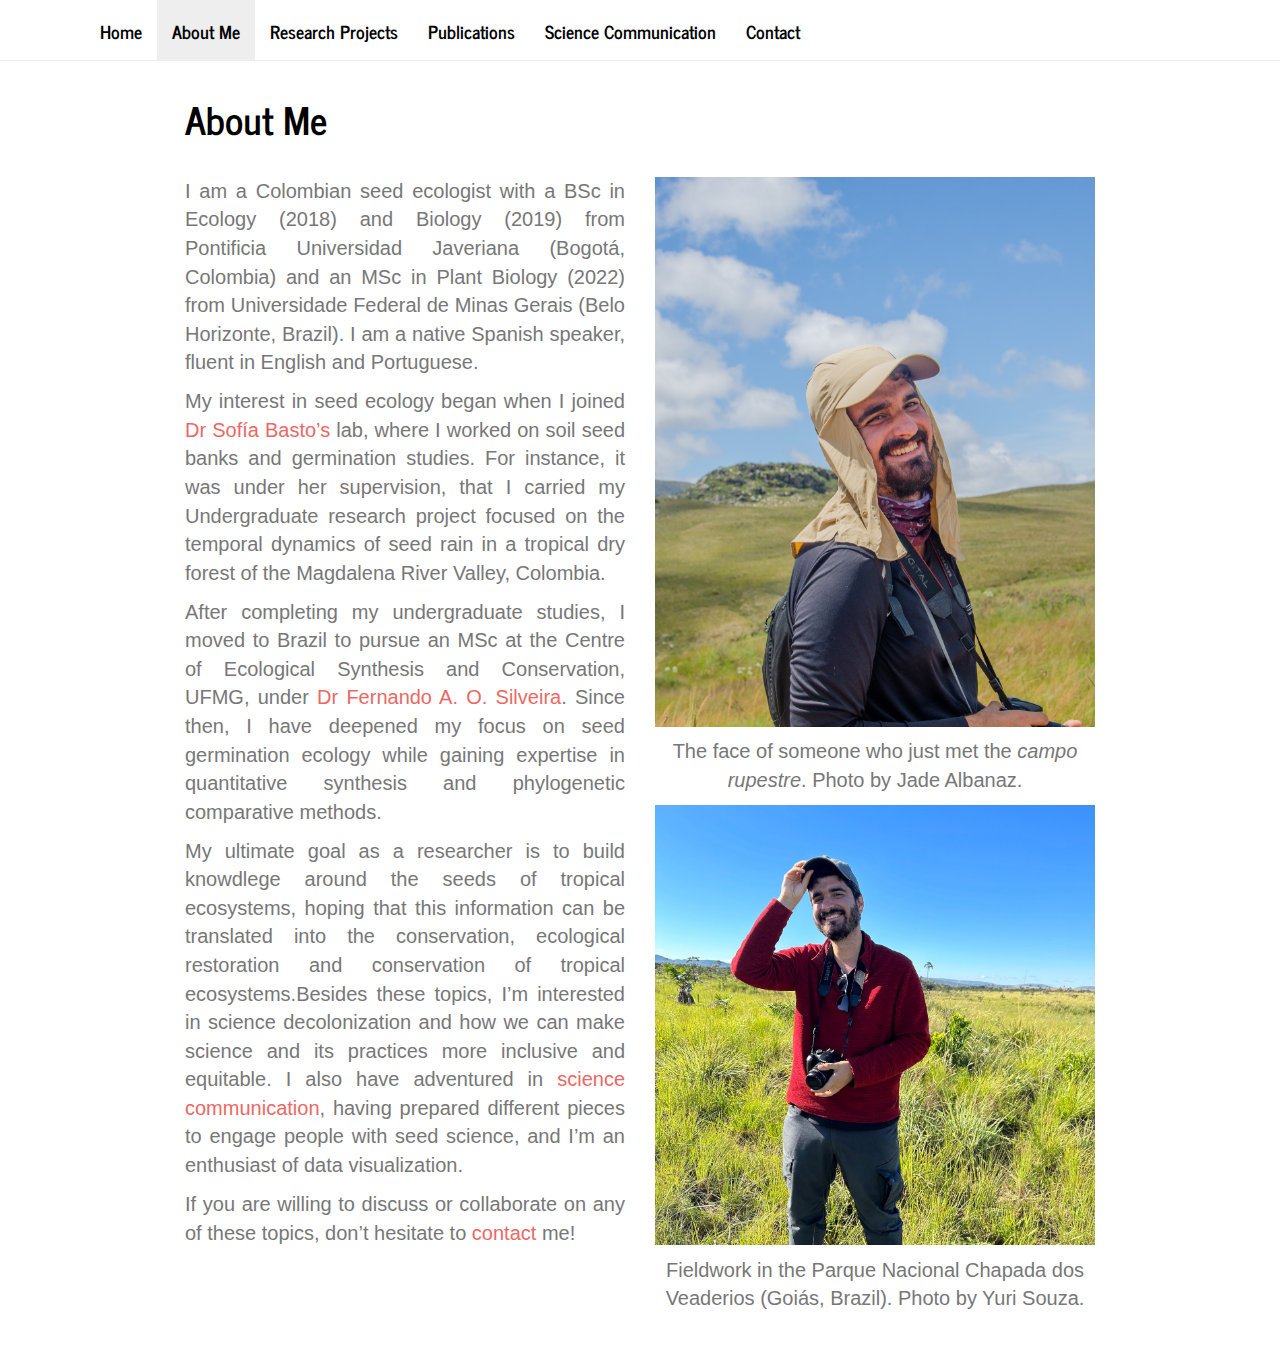
==== commit 9aa440d9: "Updating Website (Feb 13, 2025)" ====
--- a/about.html
+++ b/about.html
@@ -257,9 +257,6 @@
 </li>
 <li>
   <a href="scicomm.html">Science Communication</a>
-</li>
-<li>
-  <a href="cv.html">CV</a>
 </li>
 <li>
   <a href="contact.html">Contact</a>
@@ -313,11 +310,9 @@
 href="https://caordonezparra.github.io/scicomm.html">science
 communication</a>, having prepared different pieces to engage people
 with seed science, and I’m an enthusiast of data visualization.</p>
-<p>You might find a complete version of my curriculum <a
-href="https://caordonezparra.github.io/cv.html">here</a>, and if you are
-willing to discuss or collaborate on any of these topics, don’t hesitate
-to <a href="https://caordonezparra.github.io/contact.html">contact</a>
-me!</p>
+<p>If you are willing to discuss or collaborate on any of these topics,
+don’t hesitate to <a
+href="https://caordonezparra.github.io/contact.html">contact</a> me!</p>
 </div>
 <div class="col-md-6" style="text-align: center">
 <p><img src="Images/Photo1.jpg" /> <br/></p>
